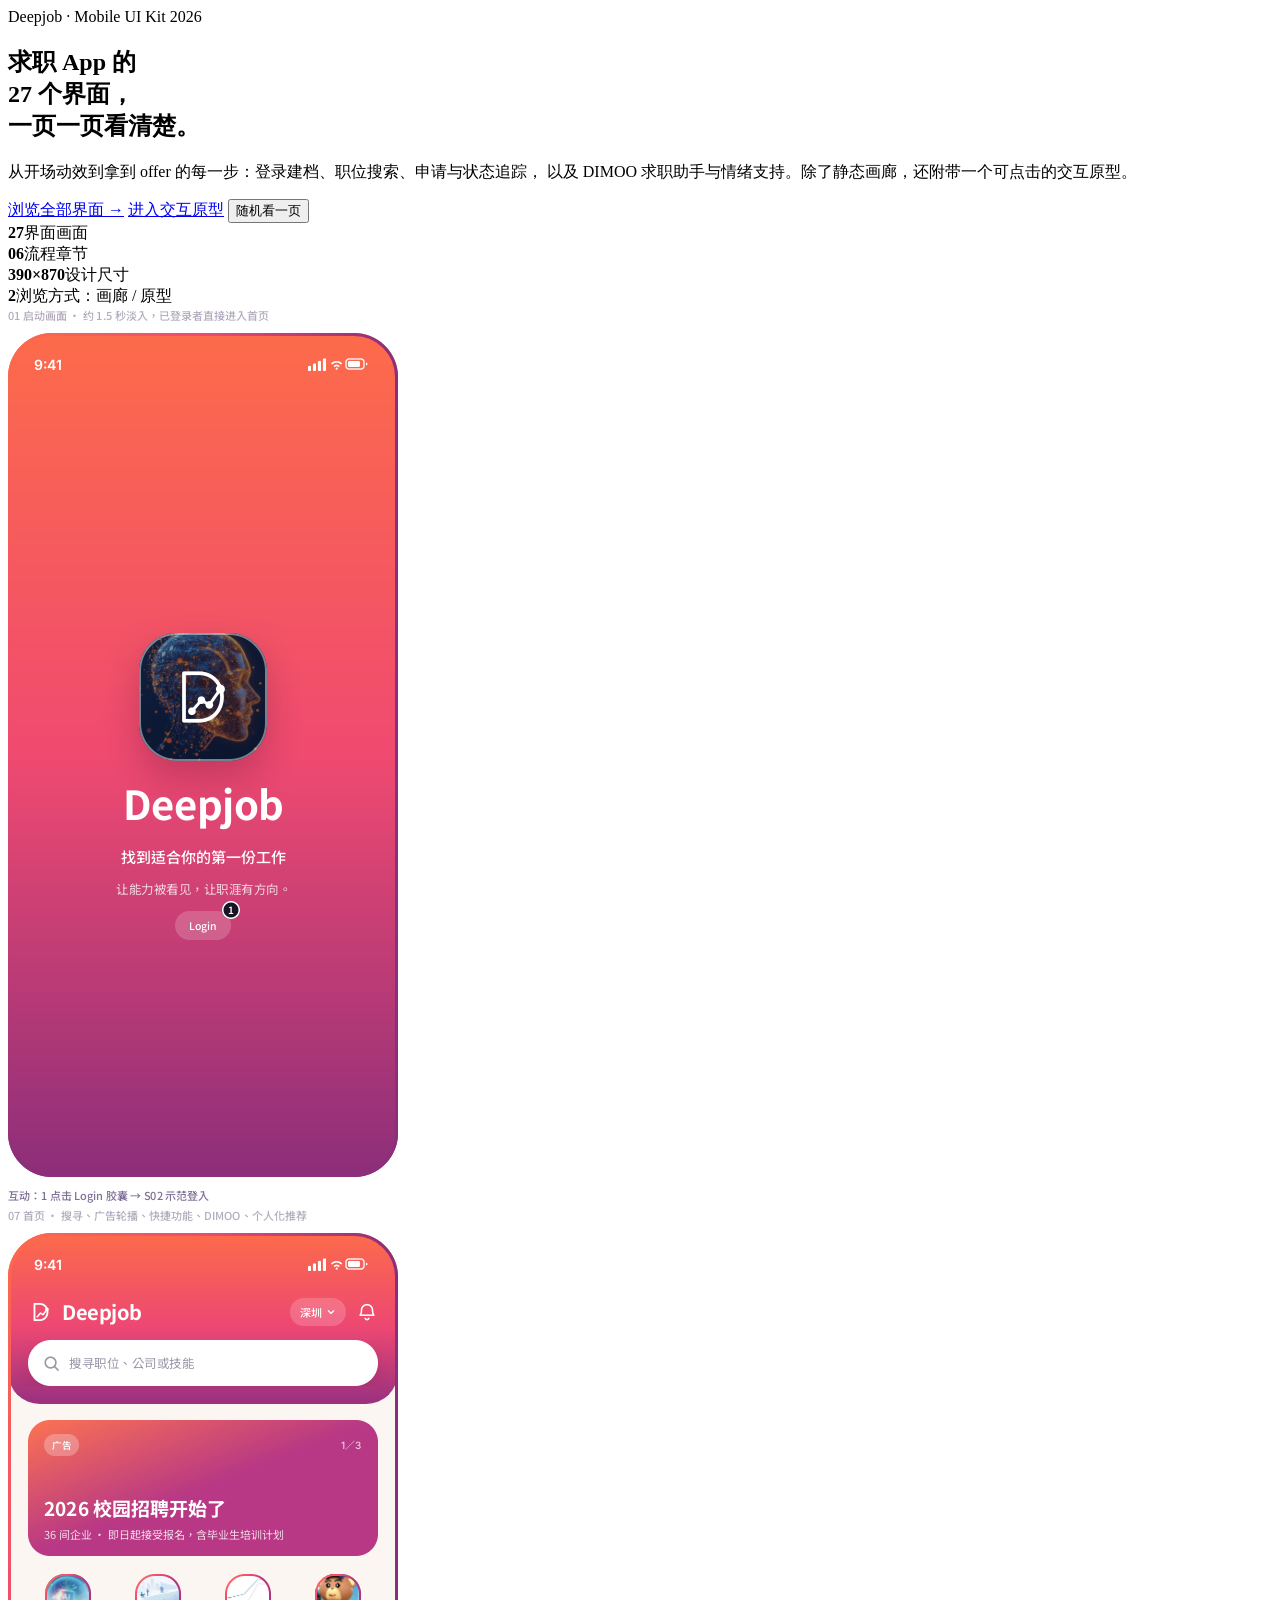
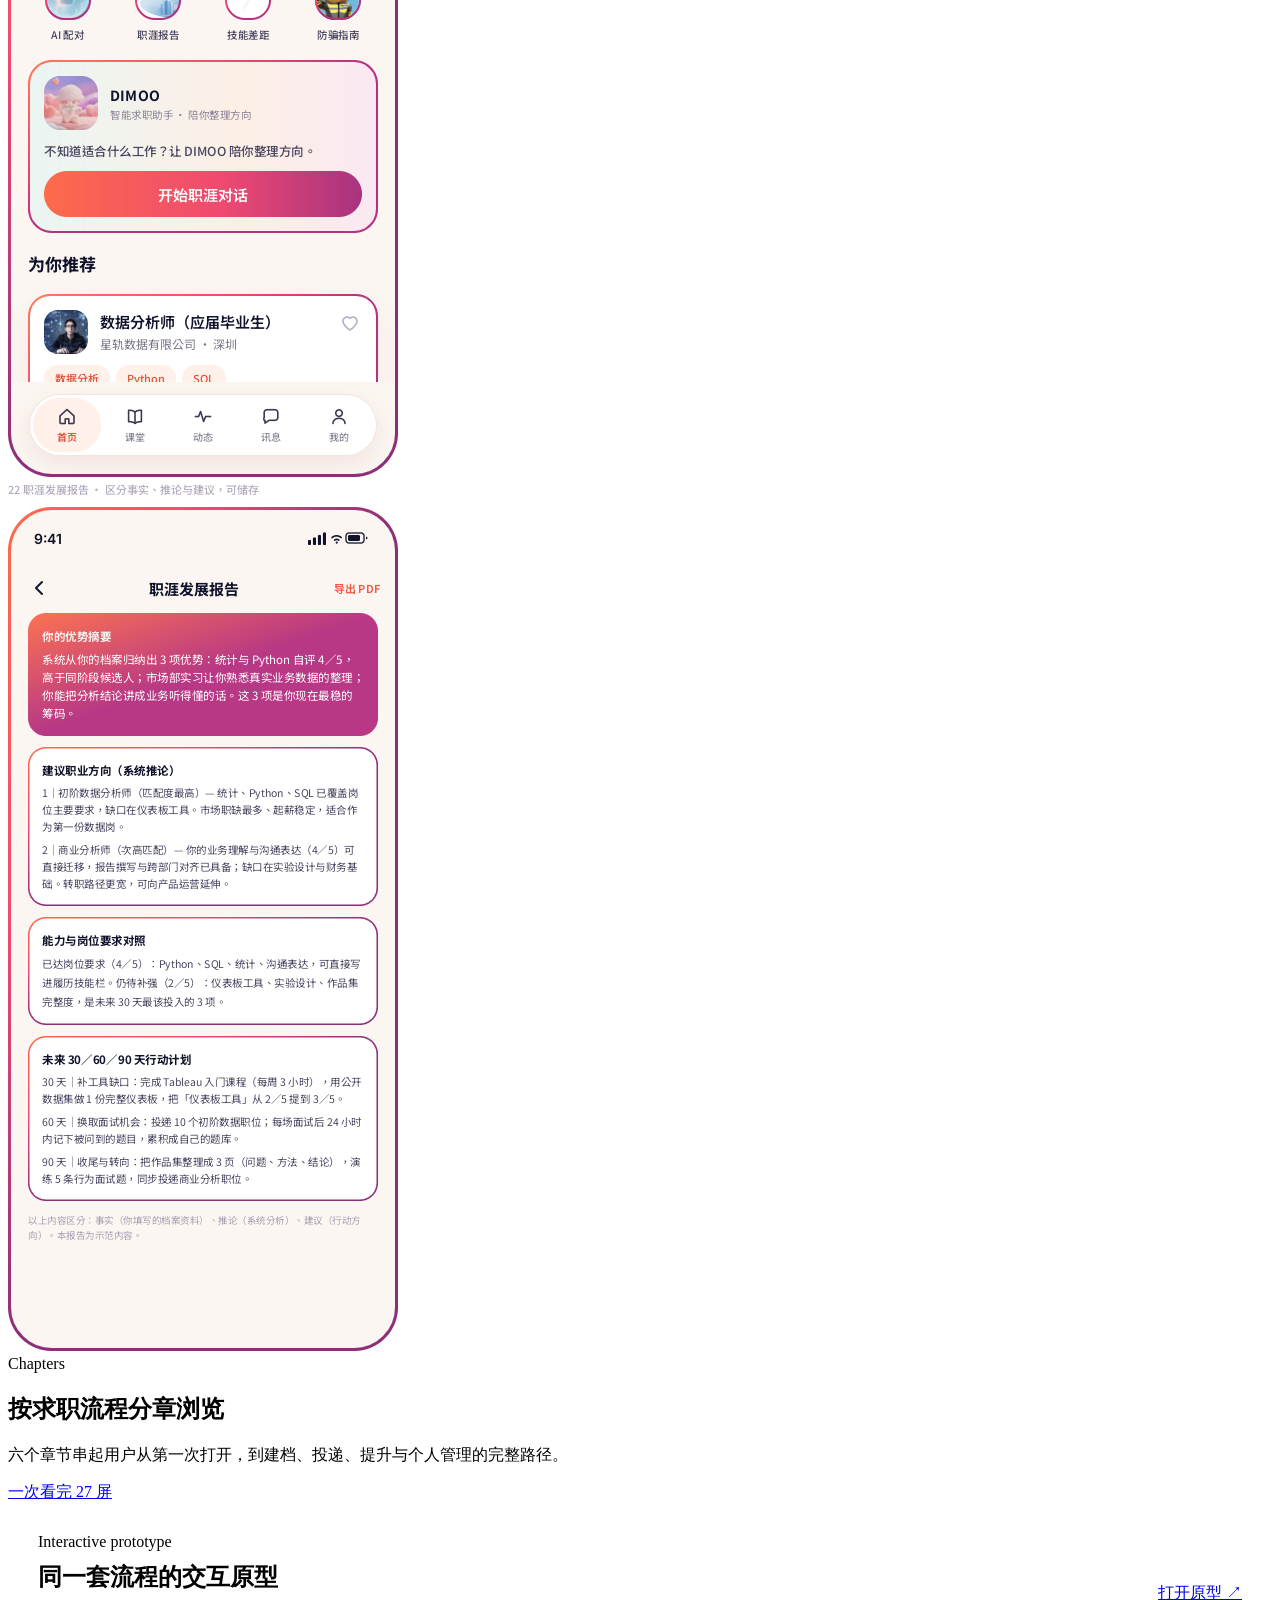
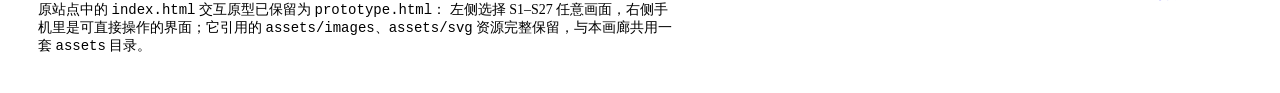
==== index.html @ 4da89633 "Add files via upload" ====
<!DOCTYPE html>
<html lang="zh-CN">
<head>
<meta charset="UTF-8">
<meta name="viewport" content="width=device-width, initial-scale=1">
<title>Deepjob · 求职 App 界面集（27 屏 + 交互原型）</title>
<meta name="description" content="Deepjob 求职 App 的 27 个界面设计稿与可点击交互原型：开场启动、登录引导、职位搜索、申请状态、对话与成长、个人中心。">
<link rel="icon" href="assets/favicon.svg" type="image/svg+xml">
<link rel="stylesheet" href="assets/css/style.css">
</head>
<body data-root="./" data-page="home">

<header class="site-header" data-header></header>

<main>
  <section class="hero">
    <div class="wrap hero-inner">
      <div>
        <span class="eyebrow">Deepjob · Mobile UI Kit 2026</span>
        <h1>求职 App 的<br><span class="grad-text">27 个界面</span>，<br>一页一页看清楚。</h1>
        <p class="lead">
          从开场动效到拿到 offer 的每一步：登录建档、职位搜索、申请与状态追踪，
          以及 DIMOO 求职助手与情绪支持。除了静态画廊，还附带一个可点击的交互原型。
        </p>
        <div class="hero-actions">
          <a class="btn btn-primary" href="pages/all.html">浏览全部界面 →</a>
          <a class="btn btn-ghost" href="prototype.html">进入交互原型</a>
          <button class="btn btn-ghost" type="button" data-random>随机看一页</button>
        </div>
        <div class="hero-stats">
          <div><strong>27</strong><span>界面画面</span></div>
          <div><strong>06</strong><span>流程章节</span></div>
          <div><strong>390×870</strong><span>设计尺寸</span></div>
          <div><strong>2</strong><span>浏览方式：画廊 / 原型</span></div>
        </div>
      </div>

      <div class="phone-stack" aria-hidden="true">
        <div class="p p1"><img src="images/s04.png" alt="" loading="eager"></div>
        <div class="p p2"><img src="images/s11.png" alt="" loading="eager"></div>
        <div class="p p3"><img src="images/s26.png" alt="" loading="eager"></div>
      </div>
    </div>
  </section>

  <section class="home-sections">
    <div class="wrap">
      <div class="section-head">
        <div>
          <span class="eyebrow">Chapters</span>
          <h2>按求职流程分章浏览</h2>
          <p>六个章节串起用户从第一次打开，到建档、投递、提升与个人管理的完整路径。</p>
        </div>
        <a class="btn btn-ghost" href="pages/all.html">一次看完 27 屏</a>
      </div>
      <div class="section-grid" data-sections></div>
    </div>
  </section>

  <section class="home-sections">
    <div class="wrap">
      <div class="section-card reveal" style="cursor:default">
        <div class="body" style="display:flex;flex-wrap:wrap;align-items:center;justify-content:space-between;gap:20px;padding:30px 30px">
          <div style="max-width:640px">
            <span class="eyebrow">Interactive prototype</span>
            <h3 style="font-size:24px;margin:10px 0 8px">同一套流程的交互原型</h3>
            <p style="-webkit-line-clamp:6;color:var(--muted);font-size:14px;margin:0">
              原站点中的 <code>index.html</code> 交互原型已保留为 <code>prototype.html</code>：
              左侧选择 S1–S27 任意画面，右侧手机里是可直接操作的界面；它引用的
              <code>assets/images</code>、<code>assets/svg</code> 资源完整保留，与本画廊共用一套 <code>assets</code> 目录。
            </p>
          </div>
          <a class="btn btn-primary" href="prototype.html">打开原型 ↗</a>
        </div>
      </div>
    </div>
  </section>
</main>

<footer class="site-footer" data-footer></footer>

<script src="assets/js/data.js"></script>
<script src="assets/js/main.js" defer></script>
</body>
</html>
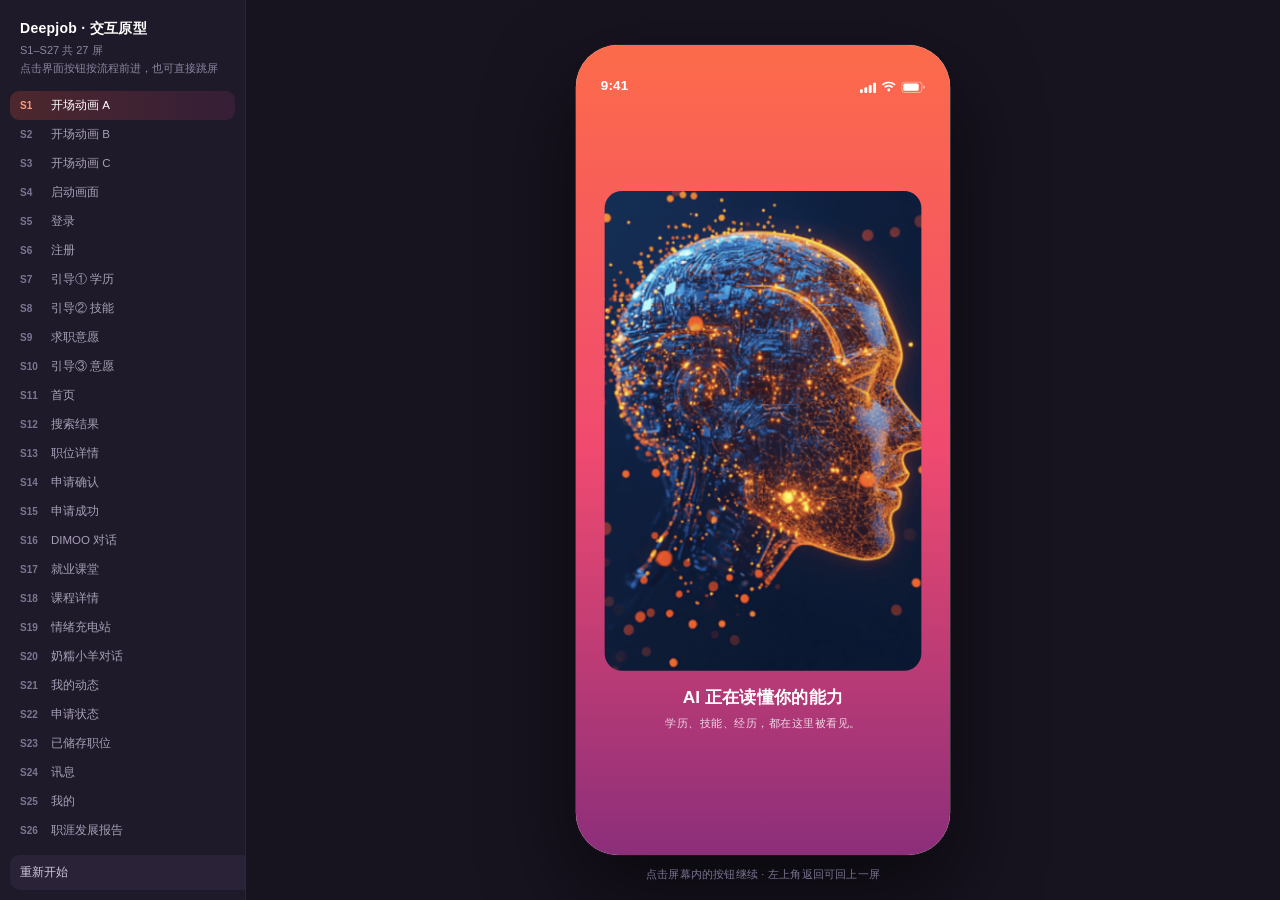
==== commit 0321447b: "Add files via upload" ====
--- a/index.html
+++ b/index.html
@@ -1,85 +1,1295 @@
 <!DOCTYPE html>
 <html lang="zh-CN">
 <head>
-<meta charset="UTF-8">
-<meta name="viewport" content="width=device-width, initial-scale=1">
-<title>Deepjob · 求职 App 界面集（27 屏 + 交互原型）</title>
-<meta name="description" content="Deepjob 求职 App 的 27 个界面设计稿与可点击交互原型：开场启动、登录引导、职位搜索、申请状态、对话与成长、个人中心。">
-<link rel="icon" href="assets/favicon.svg" type="image/svg+xml">
-<link rel="stylesheet" href="assets/css/style.css">
+<meta charset="UTF-8" />
+<meta name="viewport" content="width=device-width, initial-scale=1" />
+<title>Deepjob · S1–S27 交互原型</title>
+<style>
+:root{
+  --bg:#FBF6F1;
+  --card:#FFFFFF;
+  --ink:#10132B;
+  --ink2:#101330;
+  --label:#4A4560;
+  --sub:#7A7488;
+  --muted:#8A8496;
+  --muted2:#A79FB2;
+  --line:#EDE2DA;
+  --line2:#F0E4DC;
+  --accent:#F0563F;
+  --accent2:#E0523A;
+  --accent3:#FE6A49;
+  --chip:#FFF0EA;
+  --green:#2E9E7E;
+  --grad:linear-gradient(90deg,#FC6B4A 0%,#F04A70 55%,#A83380 100%);
+  --grad-diag:linear-gradient(135deg,#FC6B4A 0%,#F04A70 50%,#8C2E7A 100%);
+  --stroke-grad:linear-gradient(135deg,#FC6B4A,#F04A70 50%,#8C2E7A);
+}
+*{box-sizing:border-box;-webkit-tap-highlight-color:transparent}
+html,body{margin:0;height:100%}
+body{
+  font-family:-apple-system,BlinkMacSystemFont,"PingFang SC","Hiragino Sans GB","Microsoft YaHei","Noto Sans TC",sans-serif;
+  background:#17131F;color:#fff;overflow:hidden;
+}
+.app{display:flex;height:100vh;width:100vw}
+
+/* ---------- sidebar ---------- */
+.side{
+  width:246px;flex:0 0 246px;height:100vh;background:#1F1A29;border-right:1px solid #2C2537;
+  display:flex;flex-direction:column;overflow:hidden;
+}
+.side h1{font-size:14px;font-weight:700;margin:0;padding:20px 20px 4px;letter-spacing:.02em}
+.side .sub{font-size:11px;color:#8C84A0;padding:0 20px 14px;line-height:1.6}
+.side .list{overflow-y:auto;flex:1;padding:0 10px 16px}
+.side .list::-webkit-scrollbar{width:6px}
+.side .list::-webkit-scrollbar-thumb{background:#3A3247;border-radius:3px}
+.side button{
+  display:flex;align-items:center;gap:9px;width:100%;background:none;border:0;cursor:pointer;
+  color:#A79FB8;font-family:inherit;font-size:11.5px;padding:7px 10px;border-radius:9px;text-align:left;
+}
+.side button:hover{background:#2A2338;color:#fff}
+.side button.on{background:linear-gradient(90deg,rgba(240,86,63,.22),rgba(168,51,128,.16));color:#fff}
+.side button b{font-size:10px;font-weight:600;color:#7E7594;min-width:22px}
+.side button.on b{color:#FF9B7A}
+.side .reset{margin:10px;padding:10px;border-radius:10px;background:#2A2338;color:#CFC7DE;font-size:11.5px;border:0;cursor:pointer;font-family:inherit}
+
+/* ---------- stage ---------- */
+.stage{flex:1;display:flex;align-items:center;justify-content:center;position:relative;overflow:hidden}
+.stage-inner{transform-origin:center center}
+.phone{
+  width:390px;height:844px;border-radius:44px;position:relative;overflow:hidden;
+  box-shadow:0 40px 90px rgba(0,0,0,.55),0 0 0 1px rgba(255,255,255,.06);
+  background:#FBF6F1;
+}
+.hintbar{
+  position:absolute;bottom:18px;left:0;right:0;text-align:center;font-size:11px;color:#7B7391;letter-spacing:.02em;
+}
+
+/* ---------- screen ---------- */
+.screen{position:absolute;inset:0;display:none;flex-direction:column;background:var(--bg)}
+.screen.on{display:flex;animation:fade .26s ease}
+@keyframes fade{from{opacity:0;transform:scale(.994)}to{opacity:1;transform:none}}
+.body{flex:1;min-height:0;display:flex;flex-direction:column;overflow:hidden}
+.scroll{flex:1;min-height:0;overflow-y:auto;overflow-x:hidden}
+.scroll::-webkit-scrollbar{width:0}
+
+/* ---------- status bar ---------- */
+.sb{height:62px;flex:0 0 62px;display:flex;align-items:flex-end;justify-content:space-between;padding:0 26px 12px;font-size:14px;font-weight:600;letter-spacing:.01em}
+.sb .icons{display:flex;align-items:center;gap:5px}
+.sb svg{display:block}
+.sb.bleed{padding-left:0;padding-right:0}
+.sb.dark{color:#10132B}
+.sb.light{color:#fff}
+
+/* ---------- shared ---------- */
+.pad{padding:0 20px}
+.pad26{padding:0 26px}
+.title{font-size:24px;font-weight:700;color:var(--ink);margin:0}
+.title-sm{font-size:17px;font-weight:700;color:var(--ink);margin:0}
+.subline{font-size:12px;color:var(--sub);margin:6px 0 0;line-height:1.6}
+.label{font-size:11.5px;font-weight:500;color:var(--label);margin:0 0 6px}
+.field{height:56px;background:#fff;border:1px solid var(--line);border-radius:16px;display:flex;align-items:center;padding:0 16px;font-size:14px;color:var(--ink)}
+.field.ph{color:#9A94A8}
+.field.err{border-color:#F05740}
+.btn{height:52px;border-radius:26px;background:var(--grad);color:#fff;font-size:15px;font-weight:600;display:flex;align-items:center;justify-content:center;border:0;width:100%;cursor:pointer;font-family:inherit;letter-spacing:.01em}
+.btn:active{transform:scale(.99)}
+.btn.ghost{background:#fff;color:var(--accent);border:1px solid #F5C6B6}
+.chips{display:flex;flex-wrap:wrap;gap:8px}
+.chip{padding:5px 11px;border-radius:100px;font-size:11px;font-weight:500;background:var(--chip);color:var(--accent2);cursor:pointer;border:0;font-family:inherit}
+.chip.on{background:var(--accent);color:#fff}
+.card{background:#fff;border:1px solid var(--line2);border-radius:16px}
+.card-grad{border:1px solid transparent;background:#fff;border-radius:20px;position:relative}
+.card-grad::before{content:"";position:absolute;inset:-1px;border-radius:21px;padding:1px;background:linear-gradient(90deg,#FF7DB2,#FFA45C,#A97BFF);-webkit-mask:linear-gradient(#000 0 0) content-box,linear-gradient(#000 0 0);-webkit-mask-composite:xor;mask-composite:exclude;pointer-events:none}
+.row{display:flex;align-items:center}
+.between{display:flex;align-items:center;justify-content:space-between}
+.gap6{gap:6px}.gap8{gap:8px}.gap10{gap:10px}.gap12{gap:12px}
+.grow{flex:1;min-width:0}
+.center{display:flex;align-items:center;justify-content:center}
+.ell{overflow:hidden;text-overflow:ellipsis;white-space:nowrap}
+.back{width:30px;height:30px;display:flex;align-items:center;justify-content:center;cursor:pointer;color:var(--ink)}
+.nav{display:flex;align-items:center;gap:8px;padding:4px 18px 10px 16px}
+.nav .t{flex:1;font-size:24px;font-weight:700;color:var(--ink)}
+.nav .act{font-size:11px;font-weight:500;color:var(--muted)}
+.sec-t{font-size:13px;font-weight:700;color:var(--ink)}
+.hr{height:1px;background:var(--line);margin:2px 0}
+
+/* progress */
+.progress{display:flex;gap:6px}
+.progress i{flex:1;height:5px;border-radius:3px;background:#F1E6DF}
+.progress i.on{background:var(--accent3)}
+
+/* tab bar */
+.tabbar{flex:0 0 82px;display:flex;background:#fff;padding:12px 21px 21px;gap:0;box-shadow:0 -6px 20px rgba(140,46,122,.06)}
+.tab{flex:1;display:flex;flex-direction:column;align-items:center;gap:4px;font-size:10px;font-weight:500;color:var(--muted);cursor:pointer}
+.tab.on{color:var(--accent2);font-weight:600}
+.tab svg{width:21px;height:21px}
+
+/* home gradient head */
+#S1,#S2,#S3,#S4{background:linear-gradient(180deg,#FC6B4A 0%,#F04A70 50%,#8C2E7A 100%)}
+.splash,.brand-screen{background:transparent}
+.home-top{background:linear-gradient(160deg,#FF7A59,#F04D6E 55%,#B83080);border-radius:0 0 28px 28px;padding:6px 20px 16px;flex:0 0 auto}
+.brandrow{display:flex;align-items:center;justify-content:space-between;padding:6px 0 14px}
+.brand{display:flex;align-items:center;gap:7px;color:#fff;font-size:20px;font-weight:700}
+.pill-loc{display:flex;align-items:center;gap:4px;background:rgba(255,255,255,.18);color:#fff;font-size:10.5px;font-weight:500;padding:6px 11px;border-radius:100px}
+.searchbar{height:44px;background:#fff;border-radius:24px;display:flex;align-items:center;gap:9px;padding:0 16px;color:#9A94A8;font-size:12.5px}
+
+/* misc */
+.dot{width:7px;height:7px;border-radius:50%;background:#F0563F}
+.badge{font-size:9.5px;font-weight:600;padding:4px 8px;border-radius:100px;background:#FFEFEF;color:#EC563E}
+.note{background:#FFF7F3;border-radius:14px;padding:11px 13px;font-size:10.5px;color:#8A6A5E;line-height:1.62}
+.note2{background:#F4F1F8;border-radius:14px;padding:11px 13px;font-size:10.5px;color:#6E6A80;line-height:1.62}
+.warn{background:#FFF8EC;border:1px solid #F6E3C0;border-radius:14px;padding:12px 13px}
+.warn .wt{font-size:11.5px;font-weight:700;color:#9A6A12;margin-bottom:5px}
+.warn .wc{font-size:10.5px;color:#8A6A2C;line-height:1.55}
+
+/* S1 S2 */
+.splash{flex:1;display:flex;flex-direction:column;justify-content:center;padding:0 30px 40px}
+.splash-img{width:100%;height:500px;border-radius:18px;background-size:cover;background-position:center;margin-bottom:16px}
+.splash-img.short{height:300px}
+.splash h2{font-size:18px;font-weight:700;color:#fff;text-align:center;margin:0 0 8px}
+.splash p{font-size:11.5px;color:rgba(255,255,255,.8);text-align:center;margin:0}
+
+/* S3 S4 */
+.brand-screen{flex:1;display:flex;flex-direction:column;align-items:center;justify-content:center;padding:0 32px}
+.mark128{width:128px;height:128px;border-radius:38px;background-size:cover;background-position:center;position:relative;display:flex;align-items:center;justify-content:center;border:1px solid rgba(255,255,255,.5);overflow:hidden}
+.mark128::after{content:"";position:absolute;inset:0;background:rgba(10,18,41,.42)}
+.mark128 svg{position:relative;z-index:1;width:76px;height:76px}
+.mark-s3{width:124px;height:124px;display:flex;align-items:center;justify-content:center}
+.mark-s3 svg{width:96px;height:96px;color:#fff}
+.brand-name{font-size:34px;font-weight:700;color:#fff;margin:22px 0 10px}
+.brand-name.big{font-size:40px;margin:26px 0 8px}
+.brand-tag{font-size:12px;color:rgba(255,255,255,.72);margin:0}
+.brand-tag2{font-size:15px;font-weight:500;color:#fff;margin:0}
+.brand-sub{font-size:12.5px;color:rgba(255,255,255,.78);margin:10px 0 0}
+.login-pill{margin-top:34px;padding:8px 18px;border-radius:100px;background:rgba(255,255,255,.18);color:#fff;font-size:10.5px;font-weight:500;cursor:pointer;border:0;font-family:inherit}
+.absorb{position:absolute;inset:0;cursor:pointer}
+
+/* S6 register */
+.checkbox{width:18px;height:18px;border-radius:5px;background:#fff;border:1px solid #D9CFC6;display:flex;align-items:center;justify-content:center;cursor:pointer;flex:0 0 18px}
+.checkbox.on{background:var(--accent);border-color:var(--accent);color:#fff}
+.divider{display:flex;align-items:center;gap:9px;color:#A79FB2;font-size:10.5px}
+.divider i{flex:1;height:1px;background:#E9DFD8}
+.social{display:flex;gap:10px}
+.social .s{flex:1;height:50px;background:#fff;border:1px solid #E9DFD8;border-radius:16px;display:flex;align-items:center;justify-content:center;gap:8px;font-size:12.5px;font-weight:500;color:#4A4560;cursor:pointer}
+.social .s img{width:20px;height:20px;border-radius:6px;object-fit:cover}
+
+/* S9 */
+.career{display:flex;align-items:center;gap:12px;padding:12px;background:#fff;border:1px solid var(--line2);border-radius:16px;margin-bottom:10px;cursor:pointer}
+.career .ic{width:38px;height:38px;border-radius:12px;background-size:cover;background-position:center;flex:0 0 38px}
+.career .nm{font-size:12.5px;font-weight:600;color:var(--ink2)}
+.career .ds{font-size:10.5px;color:#8A8494;margin-top:3px}
+.tick{width:20px;height:20px;border-radius:50%;border:1px solid #E8DED4;display:flex;align-items:center;justify-content:center;flex:0 0 20px;color:#fff}
+.tick.on{background:#F0694A;border-color:#F0694A}
+
+/* S11 */
+.adcard{margin:14px 20px 0;border-radius:20px;padding:16px;background:linear-gradient(120deg,#FB6A54,#C13E77);color:#fff;position:relative;overflow:hidden;min-height:126px;display:flex;flex-direction:column;justify-content:flex-end}
+.adcard .tag{position:absolute;top:14px;left:14px;font-size:9.5px;padding:3px 9px;border-radius:100px;background:rgba(255,255,255,.24)}
+.adcard .pg{position:absolute;top:16px;right:14px;font-size:10px;color:rgba(255,255,255,.75)}
+.adcard h3{font-size:19px;font-weight:700;margin:0 0 6px}
+.adcard p{font-size:11px;color:rgba(255,255,255,.82);margin:0}
+.quick{display:flex;justify-content:space-between;padding:18px 20px 4px}
+.quick .q{display:flex;flex-direction:column;align-items:center;gap:7px;font-size:10.5px;font-weight:500;color:var(--label);cursor:pointer;width:66px}
+.quick .q i{width:46px;height:46px;border-radius:50%;background-size:cover;background-position:center;border:1px solid #F3CFC0;display:block}
+.dimo-card{margin:14px 20px 0;padding:14px;border-radius:20px;position:relative;background:#fff}
+.dimo-head{display:flex;align-items:center;gap:10px}
+.dimo-head img{width:54px;height:54px;border-radius:16px;object-fit:cover}
+.dimo-head .nm{font-size:14px;font-weight:700;color:var(--ink)}
+.dimo-head .st{font-size:10.5px;color:var(--muted);margin-top:3px}
+.dimo-card .cp{font-size:12.5px;font-weight:500;color:var(--label);line-height:1.5;margin:12px 0 12px}
+.btn-sm{height:44px;border-radius:22px;font-size:14px}
+
+/* job card */
+.jcard{margin:0 20px 12px;padding:14px;border-radius:18px;position:relative;background:#fff}
+.jcard .top{display:flex;gap:11px}
+.jcard .lg{width:44px;height:44px;border-radius:14px;background-size:cover;background-position:center;flex:0 0 44px}
+.jcard .jt{font-size:13.5px;font-weight:700;color:var(--ink);line-height:1.35}
+.jcard .jc{font-size:11.5px;color:var(--sub);margin-top:4px}
+.jcard .jm{font-size:11.5px;color:var(--muted);margin-top:6px}
+.jcard .tags{display:flex;gap:6px;margin-top:9px}
+.jcard .tags span{font-size:9.5px;padding:3px 8px;border-radius:6px;background:#FDF0EA;color:#E0523A}
+.jcard .pay{font-size:12px;font-weight:600;color:var(--accent2);margin-top:10px}
+.jcard .why{font-size:11px;color:#6B5A52;line-height:1.55;margin-top:9px}
+.jcard .foot{display:flex;align-items:center;justify-content:space-between;margin-top:11px}
+.jcard .match{font-size:10.5px;color:var(--muted)}
+.jcard .more{font-size:12.5px;font-weight:600;color:var(--accent);cursor:pointer}
+.heart{position:absolute;top:14px;right:14px;color:#B9B3A8;cursor:pointer}
+
+/* S13 */
+.detail-top{background:linear-gradient(150deg,#FF7A59,#E8456B 60%,#B83080);border-radius:0 0 26px 26px;padding:0 20px 20px;color:#fff}
+.detail-top h2{font-size:20px;font-weight:700;margin:6px 0 6px;line-height:1.35}
+.detail-top .co{font-size:11.5px;color:rgba(255,255,255,.85)}
+.kv{background:#fff;border-radius:14px;padding:12px 14px;margin:12px 20px 0}
+.kv div{font-size:11.5px;color:#4A4560;padding:4px 0;line-height:1.6}
+.kv .pay{color:var(--accent2);font-weight:500}
+.bullet{font-size:11.5px;color:#4A4560;line-height:1.75;white-space:pre-line}
+.bottom-bar{flex:0 0 82px;background:#fff;padding:12px 20px 20px;box-shadow:0 -6px 20px rgba(140,46,122,.08)}
+
+/* S15 */
+.succ{flex:1;display:flex;flex-direction:column;align-items:center;padding:26px 24px 20px;overflow-y:auto}
+.succ-ic{width:76px;height:76px;border-radius:50%;background:#E6F6EF;display:flex;align-items:center;justify-content:center;color:#2E9E7E;margin-bottom:18px}
+.succ h2{font-size:21px;font-weight:700;margin:0 0 10px;color:var(--ink)}
+.list-card{width:100%;background:#fff;border-radius:18px;padding:14px;margin-top:16px;font-size:11.5px;color:#4A4560;line-height:1.75;white-space:pre-line}
+
+/* chat */
+.chat-head{display:flex;align-items:center;gap:10px;padding:2px 18px 11px 16px}
+.chat-head img{width:34px;height:34px;border-radius:10px;object-fit:cover}
+.chat-head .nm{font-size:13px;font-weight:700;color:var(--ink);line-height:1.2}
+.chat-head .st{font-size:9.5px;color:var(--muted);margin-top:2px}
+.chat-body{flex:1;min-height:0;overflow-y:auto;padding:0 18px 20px;display:flex;flex-direction:column;gap:12px}
+.bubble{max-width:302px;background:#fff;border:1px solid #F1E7DC;padding:13px;font-size:11.5px;color:#3C3550;line-height:1.72;border-radius:4px 18px 18px 18px}
+.bubble.me{align-self:flex-end;background:var(--grad);color:#fff;border:0;border-radius:18px 4px 18px 18px}
+.chat-input{flex:0 0 78px;background:#fff;display:flex;align-items:center;gap:9px;padding:12px 16px 22px;box-shadow:0 -6px 20px rgba(140,46,122,.08)}
+.chat-input .in{flex:1;height:40px;border-radius:20px;border:1px solid #EDE2DA;background:#fff;display:flex;align-items:center;padding:0 16px;font-size:12px;color:#9A94A8}
+.chat-input .rd{width:36px;height:36px;border-radius:18px;background:#F6EFE8;display:flex;align-items:center;justify-content:center;color:#A08C74}
+.chat-input .sd{width:36px;height:36px;border-radius:18px;background:#E8A87C;display:flex;align-items:center;justify-content:center;color:#fff}
+.quick-reply{display:flex;gap:7px;flex-wrap:wrap}
+.quick-reply span{font-size:10.5px;color:#6E6A80;background:#fff;border:1px solid #EFE3D9;padding:7px 11px;border-radius:100px}
+
+/* S17 tabs */
+.seg{display:flex;background:#F1EAE4;border-radius:100px;padding:4px;gap:2px}
+.seg div{flex:1;text-align:center;font-size:11.5px;padding:9px 0;border-radius:100px;color:#8A8496;cursor:pointer}
+.seg div.on{background:#fff;color:var(--ink);font-weight:600;box-shadow:0 3px 8px rgba(140,64,77,.1)}
+.course{margin:0 20px 10px;padding:14px;border-radius:20px;background:#fff;display:flex;gap:12px;cursor:pointer;border:1px solid #F3E7DE}
+.course .cv{width:64px;height:64px;border-radius:14px;background-size:cover;background-position:center;flex:0 0 64px}
+.course .cn{font-size:13px;font-weight:700;color:var(--ink);line-height:1.4}
+.course .cm{font-size:10.5px;color:var(--muted);margin-top:5px}
+.pbar{height:5px;border-radius:3px;background:#F1E6DF;margin-top:9px;overflow:hidden}
+.pbar i{display:block;height:100%;border-radius:3px;background:var(--grad)}
+.course .pf{font-size:10px;color:var(--muted);text-align:right;margin-top:5px}
+
+/* S19 */
+.mood{display:flex;gap:8px;flex-wrap:wrap}
+.mood span{font-size:11px;font-weight:500;color:#E0523A;background:#FFF0EA;padding:7px 13px;border-radius:100px;cursor:pointer}
+.tile{width:calc(50% - 5px);background:#fff;border:1px solid #F0E4DC;border-radius:16px;padding:13px 14px;cursor:pointer}
+.tile .tt{font-size:12px;font-weight:600;color:var(--ink)}
+.tile .td{font-size:10.5px;color:var(--muted);margin-top:4px}
+
+/* S21 posts */
+.post{margin:0 20px 12px;background:#fff;border-radius:18px;padding:14px}
+.post .ph{display:flex;align-items:center;gap:9px;margin-bottom:10px}
+.post .ph img{width:34px;height:34px;border-radius:50%;object-fit:cover}
+.post .ph .pn{font-size:12px;font-weight:600;color:var(--ink)}
+.post .ph .pt{font-size:10px;color:var(--muted);margin-top:2px}
+.post .pc{font-size:11.5px;color:#3C3550;line-height:1.72}
+.post .pics{display:flex;gap:6px;margin-top:10px}
+.post .pics i{flex:1;height:78px;border-radius:10px;background-size:cover;background-position:center;display:block}
+.post .acts{display:flex;gap:18px;margin-top:11px;font-size:10.5px;color:var(--muted)}
+
+/* S22 */
+.stat{flex:1;text-align:center}
+.stat .n{font-size:19px;font-weight:700;color:var(--ink)}
+.stat .l{font-size:10px;color:var(--muted);margin-top:3px}
+.appc{margin:0 20px 10px;background:#fff;border-radius:16px;padding:14px}
+.appc .ah{display:flex;align-items:flex-start;justify-content:space-between;gap:10px}
+.appc .at{font-size:12.5px;font-weight:700;color:var(--ink)}
+.appc .ac{font-size:10.5px;color:var(--muted);margin-top:4px}
+.appc .tl{font-size:10.5px;color:#6B6478;line-height:1.8;margin-top:9px;white-space:pre-line}
+.appc .rm{font-size:10.5px;color:#9A6A12;background:#FFF8EC;border-radius:8px;padding:7px 9px;margin-top:9px}
+
+/* S25 */
+.profile{margin:4px 20px 0;background:#fff;border-radius:20px;padding:16px}
+.av-me{width:56px;height:56px;border-radius:50%;background:linear-gradient(135deg,#FFB1A0,#E0567E);color:#fff;display:flex;align-items:center;justify-content:center;font-size:20px;font-weight:700;flex:0 0 56px}
+.av-sm{width:34px;height:34px;border-radius:50%;background:linear-gradient(135deg,#FFB1A0,#E0567E);color:#fff;display:flex;align-items:center;justify-content:center;font-size:13px;font-weight:700;flex:0 0 34px}
+.profile .nm{font-size:16px;font-weight:700;color:var(--ink)}
+.profile .sc{font-size:11px;color:var(--sub);margin-top:4px}
+.li{margin:0 20px 10px;background:#fff;border-radius:16px;padding:14px;display:flex;align-items:center;gap:12px;cursor:pointer}
+.li .ic{width:38px;height:38px;border-radius:12px;background:#FDF0EA;display:flex;align-items:center;justify-content:center;color:#E0523A;flex:0 0 38px}
+.li .lt{font-size:12.5px;font-weight:600;color:var(--ink)}
+.li .ls{font-size:10.5px;color:var(--muted);margin-top:3px}
+.li .lv{font-size:10.5px;color:var(--muted)}
+
+/* S26 */
+.rep{margin:0 20px 12px;background:#fff;border-radius:16px;padding:15px}
+.rep .rt{font-size:13px;font-weight:700;color:var(--ink);margin-bottom:8px}
+.rep .rc{font-size:11.5px;color:#4A4560;line-height:1.78}
+.rep .item{font-size:11.5px;color:#4A4560;line-height:1.78;padding:9px 0;border-top:1px dashed #F0E4DC}
+.rep .item:first-of-type{border-top:0;padding-top:0}
+
+/* S27 */
+.grp{font-size:11px;font-weight:600;color:#8A8496;padding:16px 22px 8px;letter-spacing:.02em}
+.opt{display:flex;align-items:center;gap:10px;padding:11px 14px;border-radius:12px;font-size:11.5px;color:#4A4560;cursor:pointer}
+.opt.on{background:#FFF0EA;color:#E0523A;font-weight:600}
+.switch{width:40px;height:23px;border-radius:100px;background:#E6DED7;position:relative;flex:0 0 40px;cursor:pointer;transition:.2s}
+.switch i{position:absolute;top:2.5px;left:2.5px;width:18px;height:18px;border-radius:50%;background:#fff;transition:.2s}
+.switch.on{background:var(--accent)}
+.switch.on i{left:19.5px}
+</style>
 </head>
-<body data-root="./" data-page="home">
-
-<header class="site-header" data-header></header>
-
-<main>
-  <section class="hero">
-    <div class="wrap hero-inner">
-      <div>
-        <span class="eyebrow">Deepjob · Mobile UI Kit 2026</span>
-        <h1>求职 App 的<br><span class="grad-text">27 个界面</span>，<br>一页一页看清楚。</h1>
-        <p class="lead">
-          从开场动效到拿到 offer 的每一步：登录建档、职位搜索、申请与状态追踪，
-          以及 DIMOO 求职助手与情绪支持。除了静态画廊，还附带一个可点击的交互原型。
-        </p>
-        <div class="hero-actions">
-          <a class="btn btn-primary" href="pages/all.html">浏览全部界面 →</a>
-          <a class="btn btn-ghost" href="prototype.html">进入交互原型</a>
-          <button class="btn btn-ghost" type="button" data-random>随机看一页</button>
+<body>
+<div class="app">
+  <aside class="side">
+    <h1>Deepjob · 交互原型</h1>
+    <div class="sub">S1–S27 共 27 屏<br>点击界面按钮按流程前进，也可直接跳屏</div>
+    <div class="list" id="idx"></div>
+    <button class="reset" onclick="restart()">重新开始</button>
+  </aside>
+  <main class="stage">
+    <div class="stage-inner" id="stageInner">
+      <div class="phone" id="phone"></div>
+    </div>
+    <div class="hintbar">点击屏幕内的按钮继续 · 左上角返回可回上一屏</div>
+  </main>
+</div>
+
+<script>
+/* ---------------- icons ---------------- */
+const ICONS = {
+  home:'<path d="M3 10.5 12 3l9 7.5V20a1 1 0 0 1-1 1h-5v-6H9v6H4a1 1 0 0 1-1-1z" stroke="currentColor" stroke-width="1.6" stroke-linejoin="round" fill="none"/>',
+  book:'<path d="M4 5a2 2 0 0 1 2-2h12v18H6a2 2 0 0 1-2-2z" stroke="currentColor" stroke-width="1.6" fill="none"/><path d="M8 7h7M8 11h7" stroke="currentColor" stroke-width="1.5" stroke-linecap="round"/>',
+  pulse:'<path d="M3 12h4l2.5-6 4 12L16 12h5" stroke="currentColor" stroke-width="1.7" fill="none" stroke-linecap="round" stroke-linejoin="round"/>',
+  chat:'<path d="M4 5.5A2.5 2.5 0 0 1 6.5 3h11A2.5 2.5 0 0 1 20 5.5v7A2.5 2.5 0 0 1 17.5 15H9l-4 4v-4H6.5" stroke="currentColor" stroke-width="1.6" fill="none" stroke-linejoin="round"/>',
+  user:'<circle cx="12" cy="8" r="3.6" stroke="currentColor" stroke-width="1.6" fill="none"/><path d="M4.5 20c1.2-3.6 4-5.4 7.5-5.4S18.3 16.4 19.5 20" stroke="currentColor" stroke-width="1.6" fill="none" stroke-linecap="round"/>',
+  search:'<circle cx="11" cy="11" r="6.5" stroke="currentColor" stroke-width="1.7" fill="none"/><path d="M16 16l4 4" stroke="currentColor" stroke-width="1.7" stroke-linecap="round"/>',
+  bell:'<path d="M6 9a6 6 0 1 1 12 0c0 4 1.5 5.5 1.5 5.5h-15S6 13 6 9z" stroke="currentColor" stroke-width="1.6" fill="none" stroke-linejoin="round"/><path d="M10 18.5a2 2 0 0 0 4 0" stroke="currentColor" stroke-width="1.6" stroke-linecap="round" fill="none"/>',
+  back:'<path d="M14.5 5 8 12l6.5 7" stroke="currentColor" stroke-width="2" fill="none" stroke-linecap="round" stroke-linejoin="round"/>',
+  down:'<path d="M6 9.5 12 15l6-5.5" stroke="currentColor" stroke-width="1.6" fill="none" stroke-linecap="round" stroke-linejoin="round"/>',
+  globe:'<circle cx="12" cy="12" r="8.5" stroke="currentColor" stroke-width="1.5" fill="none"/><path d="M3.5 12h17M12 3.5c2.2 2.4 3.3 5.3 3.3 8.5s-1.1 6.1-3.3 8.5c-2.2-2.4-3.3-5.3-3.3-8.5S9.8 5.9 12 3.5z" stroke="currentColor" stroke-width="1.4" fill="none"/>',
+  heart:'<path d="M12 20s-7.5-4.7-7.5-9.4A4.1 4.1 0 0 1 12 8a4.1 4.1 0 0 1 7.5 2.6C19.5 15.3 12 20 12 20z" stroke="currentColor" stroke-width="1.6" fill="none" stroke-linejoin="round"/>',
+  bookmark:'<path d="M6.5 4h11v16l-5.5-4-5.5 4z" stroke="currentColor" stroke-width="1.6" fill="none" stroke-linejoin="round"/>',
+  comment:'<path d="M4 6a2 2 0 0 1 2-2h12a2 2 0 0 1 2 2v8a2 2 0 0 1-2 2H9l-5 4z" stroke="currentColor" stroke-width="1.6" fill="none" stroke-linejoin="round"/>',
+  more:'<circle cx="5" cy="12" r="1.6" fill="currentColor"/><circle cx="12" cy="12" r="1.6" fill="currentColor"/><circle cx="19" cy="12" r="1.6" fill="currentColor"/>',
+  check:'<path d="M4 12.5 9.5 18 20 6.5" stroke="currentColor" stroke-width="2.2" fill="none" stroke-linecap="round" stroke-linejoin="round"/>',
+  plus:'<path d="M12 5v14M5 12h14" stroke="currentColor" stroke-width="1.8" stroke-linecap="round"/>',
+  arrow:'<path d="M9 5l7 7-7 7" stroke="currentColor" stroke-width="1.7" fill="none" stroke-linecap="round" stroke-linejoin="round"/>',
+  doc:'<path d="M6 3h8l4 4v14H6z" stroke="currentColor" stroke-width="1.6" fill="none" stroke-linejoin="round"/><path d="M9 11h6M9 15h6" stroke="currentColor" stroke-width="1.4" stroke-linecap="round"/>',
+  chart:'<path d="M4 20V4M4 20h16" stroke="currentColor" stroke-width="1.6" stroke-linecap="round"/><rect x="8" y="12" width="3" height="5" fill="currentColor" opacity=".85"/><rect x="13" y="8" width="3" height="9" fill="currentColor" opacity=".85"/>',
+  settings:'<circle cx="12" cy="12" r="3" stroke="currentColor" stroke-width="1.6" fill="none"/><path d="M12 3v2.5M12 18.5V21M3 12h2.5M18.5 12H21M5.6 5.6l1.8 1.8M16.6 16.6l1.8 1.8M18.4 5.6l-1.8 1.8M7.4 16.6l-1.8 1.8" stroke="currentColor" stroke-width="1.6" stroke-linecap="round"/>',
+  shield:'<path d="M12 3l7 3v5.5c0 4.2-2.9 7.6-7 9.5-4.1-1.9-7-5.3-7-9.5V6z" stroke="currentColor" stroke-width="1.6" fill="none" stroke-linejoin="round"/>',
+  send:'<path d="M4 12 20 5l-6 15-3-6z" stroke="currentColor" stroke-width="1.6" fill="none" stroke-linejoin="round"/>',
+  smile:'<circle cx="12" cy="12" r="8.5" stroke="currentColor" stroke-width="1.6" fill="none"/><circle cx="9" cy="10" r="1" fill="currentColor"/><circle cx="15" cy="10" r="1" fill="currentColor"/><path d="M8.5 14.5a4 4 0 0 0 7 0" stroke="currentColor" stroke-width="1.5" fill="none" stroke-linecap="round"/>',
+  filter:'<path d="M4 6h16M7 12h10M10 18h4" stroke="currentColor" stroke-width="1.7" stroke-linecap="round"/>',
+  shield2:'<path d="M12 3l7 3v5.5c0 4.2-2.9 7.6-7 9.5-4.1-1.9-7-5.3-7-9.5V6z" stroke="currentColor" stroke-width="1.6" fill="none"/><path d="M9 12l2 2 4-4" stroke="currentColor" stroke-width="1.6" fill="none" stroke-linecap="round" stroke-linejoin="round"/>'
+};
+function ic(n,s){s=s||20;return '<svg viewBox="0 0 24 24" width="'+s+'" height="'+s+'">'+(ICONS[n]||'')+'</svg>';}
+
+function sb(mode,extra){
+  return '<div class="sb '+(mode==='light'?'light':'dark')+' '+(extra||'')+'">'
+   +'<span>9:41</span>'
+   +'<span class="icons">'
+   +'<svg width="17" height="11" viewBox="0 0 17 11" fill="currentColor"><rect x="0" y="7" width="3" height="4" rx="1"/><rect x="4.6" y="5" width="3" height="6" rx="1"/><rect x="9.2" y="2.6" width="3" height="8.4" rx="1"/><rect x="13.8" y="0" width="3" height="11" rx="1"/></svg>'
+   +'<svg width="16" height="12" viewBox="0 0 16 12" fill="currentColor"><path d="M8 10.4a1.5 1.5 0 1 0 0-3 1.5 1.5 0 0 0 0 3z"/><path d="M3.2 5.4a6.9 6.9 0 0 1 9.6 0l-1.4 1.4a5 5 0 0 0-6.8 0z"/><path d="M.8 2.9a10.3 10.3 0 0 1 14.4 0l-1.4 1.4a8.3 8.3 0 0 0-11.6 0z"/></svg>'
+   +'<svg width="25" height="12" viewBox="0 0 25 12" fill="none"><rect x="0.6" y="0.6" width="21" height="10.8" rx="3" stroke="currentColor" stroke-opacity=".5"/><rect x="2.2" y="2.2" width="16" height="7.6" rx="1.8" fill="currentColor"/><path d="M23 4.2v3.6c1.2-.4 1.8-1 1.8-1.8s-.6-1.4-1.8-1.8z" fill="currentColor" fill-opacity=".5"/></svg>'
+   +'</span></div>';
+}
+function tabbar(active){
+  const items=[['home','首页'],['book','课堂'],['pulse','动态'],['chat','讯息'],['user','我的']];
+  return '<div class="tabbar">'+items.map(function(it){
+    const on = it[1]===active;
+    return '<div class="tab '+(on?'on':'')+'" data-go="'+({ '首页':'S11','课堂':'S17','动态':'S21','讯息':'S24','我的':'S25' }[it[1]])+'">'+ic(it[0],21)+'<span>'+it[1]+'</span></div>';
+  }).join('')+'</div>';
+}
+function img(n){return 'assets/images/'+n;}
+
+/* ---------------- screens ---------------- */
+const S = {};
+
+/* S1 */
+S.S1 = sb('light')+`
+<div class="splash" data-go="S2">
+  <div class="splash-img" style="background-image:url('${img('2_1163-20261108_122954556.png')}')"></div>
+  <h2>AI 正在读懂你的能力</h2>
+  <p>学历、技能、经历，都在这里被看见。</p>
+</div>`;
+
+/* S2 */
+S.S2 = sb('light')+`
+<div class="splash" data-go="S3">
+  <div class="splash-img short" style="background-image:url('${img('2_1164-20261108_122955161.png')}')"></div>
+  <h2>然后，机会同时涌现</h2>
+  <p>但要知道哪一个，才真正适合你。</p>
+</div>`;
+
+/* S3 */
+S.S3 = sb('light')+`
+<div class="brand-screen" data-go="S4">
+  <div class="mark-s3"><svg viewBox="0 0 100 100" fill="none" stroke="currentColor" stroke-width="3">
+    <path d="M50 14a36 36 0 1 0 0 72 36 36 0 0 0 0-72z" stroke-dasharray="6 9" opacity=".55"/>
+    <path d="M50 26 74 62H26z" stroke-linejoin="round"/>
+    <circle cx="50" cy="30" r="5" fill="currentColor" stroke="none"/>
+    <circle cx="30" cy="64" r="5" fill="currentColor" stroke="none"/>
+    <circle cx="70" cy="64" r="5" fill="currentColor" stroke="none"/>
+    <circle cx="50" cy="67" r="4" fill="#FE6A49" stroke="none"/>
+  </svg></div>
+  <div class="brand-name">Deepjob</div>
+  <p class="brand-tag">让能力被看见，让职涯有方向。</p>
+  <div class="chips" style="justify-content:center;margin-top:26px">
+    <span class="chip" style="background:rgba(255,255,255,.26);color:#fff">AI 职位配对</span>
+    <span class="chip" style="background:rgba(255,255,255,.26);color:#fff">能力差距分析</span>
+    <span class="chip" style="background:rgba(255,255,255,.26);color:#fff">求职情绪支持</span>
+  </div>
+</div>`;
+
+/* S4 */
+S.S4 = sb('light')+`
+<div class="brand-screen">
+  <div class="mark128" style="background-image:url('${img('2_288-20261108_122955587.png')}')">
+    <svg viewBox="0 0 100 100" fill="none" stroke="#fff" stroke-width="3">
+      <path d="M50 26 74 62H26z" stroke-linejoin="round"/>
+      <circle cx="50" cy="30" r="4.4" fill="#fff" stroke="none"/>
+      <circle cx="30" cy="64" r="4.4" fill="#fff" stroke="none"/>
+      <circle cx="70" cy="64" r="4.4" fill="#fff" stroke="none"/>
+    </svg>
+  </div>
+  <div class="brand-name big">Deepjob</div>
+  <p class="brand-tag2">找到适合你的第一份工作</p>
+  <p class="brand-sub">让能力被看见，让职涯有方向。</p>
+  <button class="login-pill" data-go="S5">Login</button>
+</div>`;
+
+/* S5 login */
+S.S5 = sb('dark')+`
+<div class="scroll pad26" style="padding-top:6px">
+  <div class="row" style="justify-content:space-between;margin-bottom:18px">
+    <div class="row gap6" style="border:1px solid var(--line);background:#fff;border-radius:100px;padding:7px 11px;font-size:11px;color:#4A4560">
+      <span style="color:#6E6A80">${ic('globe',13)}</span><span>简体中文</span><span style="color:#8A8496">${ic('down',9)}</span>
+    </div>
+  </div>
+  <h1 class="title">欢迎回来</h1>
+  <p class="subline" style="margin-bottom:20px">使用电子邮件登录 Deepjob，继续你的求职旅程。</p>
+  <p class="label">电子邮件</p>
+  <div class="field" style="margin-bottom:14px">hiuyan.chan@example.com</div>
+  <p class="label">密码</p>
+  <div class="field" style="margin-bottom:10px">••••••••••</div>
+  <p style="font-size:12px;font-weight:500;color:var(--accent);text-align:right;margin:0 0 18px">忘记密码？</p>
+  <button class="btn" data-go="S11">登录</button>
+  <div class="note" style="margin-top:16px">示范登录：此原型未连接真实身份验证服务，不会实际寄送验证信，密码亦不以明文储存。</div>
+  <div class="divider" style="margin:20px 0 14px"><i></i><span>或使用以下方式登录</span><i></i></div>
+  <div class="social">
+    <div class="s"><img src="${img('2_1175-20261108_122955888.png')}">微信</div>
+    <div class="s"><img src="${img('2_1178-20261108_122956172.png')}">WhatsApp</div>
+  </div>
+  <div class="row gap6" style="justify-content:center;margin:22px 0 10px;font-size:12px;color:#8A8496">
+    尚未有帐户？<span style="color:var(--accent);font-weight:600;cursor:pointer" data-go="S6">立即注册</span>
+  </div>
+</div>`;
+
+/* S6 register */
+S.S6 = sb('dark')+`
+<div class="scroll" style="padding:6px 26px 18px">
+  <div class="row" style="margin-bottom:16px">
+    <div class="row gap6" style="border:1px solid var(--line);background:#fff;border-radius:100px;padding:7px 11px;font-size:11px;color:#4A4560">
+      <span style="color:#6E6A80">${ic('globe',13)}</span><span>简体中文</span><span style="color:#8A8496">${ic('down',9)}</span>
+    </div>
+  </div>
+  <h1 class="title" style="line-height:1.34">建立帐户</h1>
+  <p class="subline">使用电子邮件注册 Deepjob，开启你的求职旅程。</p>
+  <div style="margin-top:18px">
+    <p class="label">姓名</p>
+    <div class="field ph" style="height:54px;margin-bottom:13px">请输入真实姓名</div>
+    <p class="label">电子邮件</p>
+    <div class="field ph" style="height:54px;margin-bottom:13px">name@example.com</div>
+    <p class="label">密码</p>
+    <div class="field" id="regPw" style="height:54px;margin-bottom:13px;color:#10132B">请设置 8–20 位密码</div>
+    <p class="label">确认密码</p>
+    <div class="field ph" style="height:54px">••••••••</div>
+    <p style="font-size:11px;color:var(--accent);margin:8px 0 0">两次输入的密码不一致，请重新确认。</p>
+  </div>
+  <div class="row gap8" style="margin:16px 0 0;align-items:flex-start">
+    <div class="checkbox" id="cbTerms">${ic('check',11)}</div>
+    <div style="font-size:11px;color:#7A7488;line-height:1.6">我已阅读并同意<span style="color:var(--accent);font-weight:500">《服务条款》与《隐私政策》</span></div>
+  </div>
+  <button class="btn" id="btnCreate" style="margin-top:18px" data-go="S7">创建帐户</button>
+  <div class="note" style="margin-top:16px">示范注册：此原型不寄送验证信，密码亦不以明文储存。</div>
+  <div class="divider" style="margin:18px 0 13px"><i></i><span>或使用以下方式注册</span><i></i></div>
+  <div class="social">
+    <div class="s">微信</div><div class="s">WhatsApp</div>
+  </div>
+  <div class="row gap6" style="justify-content:center;margin:20px 0 10px;font-size:12px;color:#8A8496">
+    已有帐户？<span style="color:var(--accent);font-weight:600;cursor:pointer" data-go="S5">立即登入</span>
+  </div>
+</div>`;
+
+/* S7 education */
+S.S7 = sb('dark')+`
+<div class="scroll" style="padding:6px 26px 26px">
+  <div class="progress" style="margin-bottom:18px"><i class="on"></i><i></i><i></i></div>
+  <h1 class="title">你的学历与专业</h1>
+  <p class="subline" style="margin-bottom:18px">用于比对职位的学历门槛，不会公开展示。</p>
+  <p class="label">学校名称</p>
+  <div class="field" style="margin-bottom:14px">深圳大学</div>
+  <p class="label">最高学历</p>
+  <div class="chips" style="margin-bottom:14px">
+    <span class="chip on">学士学位</span><span class="chip">硕士学位</span><span class="chip">大专学历</span>
+  </div>
+  <p class="label">主修专业</p>
+  <div class="field" style="margin-bottom:14px">计算机专业</div>
+  <p class="label">预计毕业时间</p>
+  <div class="field" style="margin-bottom:20px">2026 年 6 月</div>
+  <button class="btn" data-go="S8">下一步：技能与经验</button>
+  <p style="font-size:11.5px;color:#8A8496;text-align:center;margin:16px 0 0;cursor:pointer" data-go="S8">跳过，稍后可在「我的」补充</p>
+</div>`;
+
+/* S8 skills */
+S.S8 = sb('dark')+`
+<div class="scroll" style="padding:6px 26px 26px">
+  <div class="progress" style="margin-bottom:18px"><i class="on"></i><i class="on"></i><i></i></div>
+  <h1 class="title">你的技能与经验</h1>
+  <p class="subline" style="margin-bottom:18px">选出你已具备的技能，用作能力差距分析的基础。</p>
+  <p class="label">专业技能（可多选）</p>
+  <div class="chips" style="margin-bottom:16px" id="skillChips">
+    ${['Python','SQL','Excel 枢纽分析','Tableau','A／B 测试','简报表达','HTML','CSS','JavaScript','Figma','React','Vue'].map(function(s,i){
+      return '<span class="chip '+(i<3||i>5?'on':'')+'">'+s+'</span>';}).join('')}
+  </div>
+  <p class="label">实习／工作经验（选填）</p>
+  <div class="card" style="padding:13px;margin-bottom:8px">
+    <div style="font-size:12.5px;font-weight:600;color:var(--ink)">深圳腾讯 · 程序员实习</div>
+    <div style="font-size:11px;color:#8A8496;margin-top:4px;line-height:1.55">2025.06 – 2025.08 · 参与小程序功能开发与联调</div>
+  </div>
+  <div class="card" style="padding:13px;margin-bottom:8px">
+    <div style="font-size:12.5px;font-weight:600;color:var(--ink)">华为 · 计算机数据分析实习</div>
+    <div style="font-size:11px;color:#8A8496;margin-top:4px;line-height:1.55">2025.06 – 2025.08 · 参与数据看板搭建与指标口径整理</div>
+  </div>
+  <div class="card" style="padding:13px;margin-bottom:18px">
+    <div style="font-size:12.5px;font-weight:600;color:var(--ink)">百度 · 计算机实习</div>
+    <div style="font-size:11px;color:#8A8496;margin-top:4px;line-height:1.55">2026.01 – 2026.02 · 参与业务数据整理与报表自动化</div>
+  </div>
+  <button class="btn" data-go="S9">下一步：求职意愿</button>
+</div>`;
+
+/* S9 career */
+const careerList = [
+  ['13_17-20261108_123005082.png','资讯科技','软件工程 · 数据分析 · 人工智能',true],
+  ['13_27-20261108_123005337.png','科技金融','投资分析 · 风险管理 · 金融科技',false],
+  ['13_36-20261108_123005764.png','电子商务','电商运营 · 跨境贸易 · 供应链',true],
+  ['13_47-20261108_123006008.png','政府机构','公共行政 · 政策研究 · 公务员',false],
+  ['13_55-20261108_123006262.png','教育','教师 · 教育科技 · 课程设计',false],
+  ['13_64-20261108_123006570.png','工程','机械工程 · 土木建筑 · 智能制造',false],
+  ['13_72-20261108_123006819.png','设计','UI/UX · 平面视觉 · 产品设计',false]
+];
+S.S9 = sb('dark')+`
+<div class="scroll" style="padding:6px 26px 26px">
+  <div class="progress" style="margin-bottom:18px"><i class="on"></i><i class="on"></i><i class="on"></i></div>
+  <h1 class="title">你的求职意愿</h1>
+  <p class="subline" style="margin-bottom:16px">选择感兴趣的职业方向，可上下滑动浏览并多选。</p>
+  <div id="careerList">
+  ${careerList.map(function(c){
+    return '<div class="career" data-multi="1"><div class="ic" style="background-image:url(\''+img(c[0])+'\')"></div>'
+     +'<div class="grow"><div class="nm">'+c[1]+'</div><div class="ds">'+c[2]+'</div></div>'
+     +'<div class="tick '+(c[3]?'on':'')+'">'+ic('check',11)+'</div></div>';
+  }).join('')}
+  </div>
+  <div class="row gap6" style="justify-content:center;color:#B9B3A8;font-size:10.5px;margin:2px 0 14px">
+    <span style="transform:rotate(-90deg);display:inline-flex">${ic('down',14)}</span>上下滑动浏览更多职业方向
+  </div>
+  <button class="btn" data-go="S10">完成设置</button>
+</div>`;
+
+/* S10 preferences */
+S.S10 = sb('dark')+`
+<div class="scroll" style="padding:6px 26px 26px">
+  <div class="progress" style="margin-bottom:18px"><i class="on"></i><i class="on"></i><i class="on"></i></div>
+  <h1 class="title">你的求职意愿</h1>
+  <p class="subline" style="margin-bottom:18px">最后一步。这些偏好会直接影响推荐排序，随时可修改。</p>
+  <p class="label">期望职能</p>
+  <div class="chips" style="margin-bottom:16px">
+    <span class="chip on">数据分析</span><span class="chip on">商业分析</span><span class="chip">市场营销</span>
+  </div>
+  <p class="label">期望工作地区</p>
+  <div class="field" style="margin-bottom:16px">深圳（可接受跨区）</div>
+  <p class="label">期望薪酬与工作模式</p>
+  <div class="chips" style="margin-bottom:22px">
+    <span class="chip on">HK$18K 以上</span><span class="chip">混合办公</span>
+  </div>
+  <button class="btn" data-go="S11">完成，查看推荐职位</button>
+  <p class="subline" style="font-size:10.5px;color:#A79FB2;margin-top:14px;line-height:1.62">你的学历、技能与意愿只会用于职位配对与报告，预设不对企业公开；敏感资料不会纳入配对分数。</p>
+</div>`;
+
+/* S11 home */
+S.S11 = `
+<div class="home-top">
+  ${sb('light','bleed')}
+  <div class="brandrow">
+    <div class="brand">${ic('home',22)}Deepjob</div>
+    <div class="row gap8">
+      <div class="pill-loc">深圳 ${ic('down',10)}</div>
+      <span style="color:#fff;opacity:.9">${ic('bell',19)}</span>
+    </div>
+  </div>
+  <div class="searchbar" data-go="S12">
+    <span>${ic('search',16)}</span><span>搜寻职位、公司或技能</span>
+  </div>
+</div>
+<div class="scroll">
+  <div class="adcard">
+    <span class="tag">广告</span><span class="pg">1／3</span>
+    <h3>2026 校园招聘开始了</h3>
+    <p>36 间企业 · 即日起接受报名，含毕业生培训计划</p>
+  </div>
+  <div class="quick">
+    <div class="q"><i style="background-image:url('${img('2_454-20261108_123012299.png')}')"></i>AI 配对</div>
+    <div class="q" data-go="S26"><i style="background-image:url('${img('2_459-20261108_123012775.png')}')"></i>职涯报告</div>
+    <div class="q" data-go="S17"><i style="background-image:url('${img('2_464-20261108_123013264.png')}')"></i>技能差距</div>
+    <div class="q" data-go="S18"><i style="background-image:url('${img('2_470-20261108_123013629.png')}')"></i>防骗指南</div>
+  </div>
+  <div class="dimo-card card-grad">
+    <div class="dimo-head">
+      <img src="${img('2_476-20261108_122956455.png')}">
+      <div><div class="nm">DIMOO</div><div class="st">智能求职助手 · 陪你整理方向</div></div>
+    </div>
+    <p class="cp">不知道适合什么工作？让 DIMOO 陪你整理方向。</p>
+    <button class="btn btn-sm" data-go="S16">开始职涯对话</button>
+  </div>
+  <div class="between" style="padding:18px 20px 12px">
+    <span class="title-sm">为你推荐</span><span style="font-size:11.5px;color:#8A8496">查看全部</span>
+  </div>
+  <div class="jcard card-grad">
+    <span class="heart">${ic('heart',18)}</span>
+    <div class="top">
+      <div class="lg" style="background-image:url('${img('2_492-2_186-20261108_123026578.png')}')"></div>
+      <div class="grow">
+        <div class="jt">数据分析师（应届毕业生）</div>
+        <div class="jc">星轨数据有限公司 · 深圳</div>
+      </div>
+    </div>
+    <div class="tags"><span>数据分析</span><span>Python</span><span>SQL</span></div>
+    <div class="pay">HK$18,000–24,000／月</div>
+    <div class="jm">南山区 · 全职 · 学士</div>
+    <div class="why">推荐理由：你的 Python、SQL 与统计课程符合 3 项核心要求。</div>
+    <div class="foot"><span class="match">配对参考 88%</span><span class="more" data-go="S13">查看详情</span></div>
+  </div>
+  <div style="height:10px"></div>
+</div>
+${tabbar('首页')}`;
+
+/* S12 search results */
+S.S12 = sb('dark')+`
+<div class="nav" style="padding-top:2px">
+  <span class="back" data-back="S11">${ic('back',22)}</span>
+  <div class="grow" style="background:#fff;border:1px solid var(--line);border-radius:14px;height:38px;display:flex;align-items:center;gap:8px;padding:0 12px;font-size:14px;color:var(--ink)">
+    <span style="color:#9A94A8">${ic('search',15)}</span>数据分析
+  </div>
+  <span style="color:#8A8496">${ic('filter',20)}</span>
+</div>
+<div class="scroll">
+  <div class="between" style="padding:2px 20px 10px">
+    <span style="font-size:11.5px;font-weight:500;color:#8A8496">共 42 个职位 · 依配对参考度排序</span>
+  </div>
+  <div class="chips" style="padding:0 20px 14px">
+    <span class="chip on">深圳 ×</span><span class="chip on">数据分析 ×</span><span class="chip on">15K 以上 ×</span>
+    <span class="chip" style="background:#F3EFFB;color:#6B57A8">更多筛选</span>
+  </div>
+  ${[
+    ['2_509-2_186-20261108_123027518.png','商业分析师（毕业生计划）','蓝鲸金融科技 · 福田',['数据分析','Python','SQL'],'¥8,000–10,000／月','福田 · 全职 · 学士','推荐理由：你的商业分析主修与 Excel 技能高度吻合。','84%'],
+    ['2_510-2_186-20261108_123028031.png','数据运营实习生（可转正）','木棉生活科技 · 保安',['数据分析','Python','SQL'],'薪酬未提供','保安 · 实习 · 大专学历','推荐理由：实习经历与 SQL 能力符合入门要求，可累积作品集。','79%'],
+    ['55_2-2_186-20261108_123028444.png','数据分析师','星轨数据有限公司 · 深圳',['数据分析','Python','SQL'],'¥18,000–24,000／月','南山 · 全职 · 本科','推荐理由：你的 Python、SQL 与统计课程符合 3 项核心要求。','88%'],
+    ['73_26-2_186-20261108_123036706.png','UI/UX 设计师','蓝湾数字设计 · 福田',['Figma','交互设计','UI'],'¥10,000–16,000／月','福田 · 全职 · 本科','推荐理由：你的视觉与交互作品完整，符合初级设计师要求。','76%']
+  ].map(function(j){
+    return '<div class="jcard card-grad"><span class="heart">'+ic('heart',18)+'</span>'
+     +'<div class="top"><div class="lg" style="background-image:url(\''+img(j[0])+'\')"></div>'
+     +'<div class="grow"><div class="jt">'+j[1]+'</div><div class="jc">'+j[2]+'</div></div></div>'
+     +'<div class="tags">'+j[3].map(function(t){return '<span>'+t+'</span>';}).join('')+'</div>'
+     +'<div class="pay">'+j[4]+'</div><div class="jm">'+j[5]+'</div>'
+     +'<div class="why">'+j[6]+'</div>'
+     +'<div class="foot"><span class="match">配对参考 '+j[7]+'</span><span class="more" data-go="S13">查看详情</span></div></div>';
+  }).join('')}
+  <div style="height:14px"></div>
+</div>`;
+
+/* S13 job detail */
+S.S13 = `
+<div class="detail-top">
+  ${sb('light','bleed')}
+  <div class="row between" style="padding:2px 0 4px">
+    <span class="back" data-back="S12" style="color:#fff">${ic('back',22)}</span>
+    <span style="color:#fff;opacity:.9">${ic('bookmark',20)}</span>
+  </div>
+  <h2>数据分析师（应届毕业生）</h2>
+  <div class="co">星轨数据有限公司 · 深圳 · 全职</div>
+</div>
+<div class="scroll">
+  <div class="kv">
+    <div class="pay">薪酬　¥18,000–24,000／月（含医疗保险）</div>
+    <div>地点　南山 · 混合办公（每周 2 天进办公室）</div>
+    <div>截止　2026 年 3 月 31 日 · 尚余 18 天</div>
+  </div>
+  <div style="padding:16px 20px 0">
+    <div class="sec-t" style="margin-bottom:8px">工作内容</div>
+    <div class="bullet">• 整理与清洗业务数据，维护每周营运报表
+• 以 SQL 与 Python 支持部门的临时分析需求
+• 协助建立仪表板，向非技术同事解释数据结果
+• 参与每月业务检讨会议并整理洞察</div>
+    <div class="sec-t" style="margin:16px 0 8px">公司介绍</div>
+    <div class="bullet">星轨数据成立于 2019 年，为零售与物流企业提供数据平台服务，团队约 80 人，连续三年获选为本地最佳中小企雇主之一。（示范资料）</div>
+  </div>
+  <div class="card" style="margin:16px 20px 0;padding:14px;border-radius:16px">
+    <div style="font-size:13px;font-weight:700;color:var(--ink);margin-bottom:9px">已符合能力（3／5 项核心要求）</div>
+    <div class="chips" style="margin-bottom:14px">
+      <span class="chip" style="background:#E9F6F1;color:#2E9E7E">Python</span>
+      <span class="chip" style="background:#E9F6F1;color:#2E9E7E">SQL</span>
+      <span class="chip" style="background:#E9F6F1;color:#2E9E7E">统计分析</span>
+      <span class="chip" style="background:#FFF0EA;color:#E0523A">html</span>
+      <span class="chip" style="background:#FFF0EA;color:#E0523A">css</span>
+      <span class="chip" style="background:#FFF0EA;color:#E0523A">javascript</span>
+    </div>
+    <div style="font-size:13px;font-weight:700;color:var(--ink);margin-bottom:9px">待提升能力（2 项）</div>
+    <div class="chips">
+      <span class="chip" style="background:#F1EFF5;color:#6E6A80">Tableau 仪表板</span>
+      <span class="chip" style="background:#F1EFF5;color:#6E6A80">A／B 测试设计</span>
+    </div>
+  </div>
+  <div class="between" style="padding:18px 20px 10px">
+    <span class="title-sm">推荐学习课程</span><span style="font-size:11.5px;color:#8A8496">共 3 门</span>
+  </div>
+  <div class="course" data-go="S18">
+    <div class="cv" style="background-image:url('${img('2_682-2_210-20261108_123014345.png')}')"></div>
+    <div class="grow">
+      <div class="cn">数据仪表板入门：Tableau 实作</div>
+      <div class="cm">针对你的差距 · 60 分钟 · 入门 · 免费</div>
+      <div class="pf">尚未开始</div>
+    </div>
+  </div>
+  <div style="padding:6px 20px 16px;font-size:10.5px;color:#8A8496;line-height:1.6">资料来源：星轨数据官方招聘页 · 最后更新 2026-02-20。示范内容，非真实职位。</div>
+  <div class="warn" style="margin:0 20px 20px">
+    <div class="wt">求职防骗提示</div>
+    <div class="wc">面试前留意：要求预缴费用、保证录取、索取银行密码或请你代收款项，都是常见风险。风险提示仅供参考，无法百分之百识别骗局。</div>
+  </div>
+</div>
+<div class="bottom-bar"><button class="btn" data-go="S15">提交简历</button></div>`;
+
+/* S14 apply confirm */
+S.S14 = sb('dark')+`
+<div class="nav"><span class="back" data-back="S13">${ic('back',22)}</span><span class="t" style="font-size:20px">申请资料确认</span></div>
+<div class="scroll" style="padding:0 20px 20px">
+  <p class="subline" style="margin:0 0 14px">步骤 1／3 · 提交 CV、证书、作品集</p>
+  <div class="card" style="padding:14px;margin-bottom:10px;border-color:#F5C6B6">
+    <div class="row between">
+      <span style="font-size:12.5px;font-weight:600;color:var(--ink)">CV_陈晓恩_数据分析_2026.pdf</span>
+      <span class="tick on" style="width:18px;height:18px;flex:0 0 18px">${ic('check',10)}</span>
+    </div>
+    <div style="font-size:10.5px;color:#8A8496;margin-top:5px">更新于 2 月 12 日 · 1 页 · 已针对数据职位调整</div>
+  </div>
+  <div class="card" style="padding:14px;margin-bottom:12px">
+    <div style="font-size:12.5px;font-weight:600;color:var(--ink)">CV_陈晓恩_通用版.pdf</div>
+    <div style="font-size:10.5px;color:#8A8496;margin-top:5px">更新于 1 月 28 日 · 1 页 · 未针对此职位调整</div>
+  </div>
+  <div style="border:1px dashed #E3D5CB;border-radius:14px;padding:13px;text-align:center;font-size:11.5px;color:#8A6A5E;margin-bottom:18px">上传新的 CV（PDF，10MB 以内）</div>
+  <div class="sec-t" style="margin-bottom:8px">证书（可选）</div>
+  <div style="border:1px dashed #E3D5CB;border-radius:14px;padding:13px;text-align:center;font-size:11.5px;color:#8A6A5E;margin-bottom:16px">上传证书（PDF／JPG，10MB 以内）</div>
+  <div class="sec-t" style="margin-bottom:8px">作品集（可选）</div>
+  <div style="border:1px dashed #E3D5CB;border-radius:14px;padding:13px;text-align:center;font-size:11.5px;color:#8A6A5E;margin-bottom:10px">上传作品集（PDF 或链接，20MB 以内）</div>
+  <div class="subline" style="font-size:10.5px;margin-bottom:18px">证书与作品集为选填，可稍后在「我的档案」补交。</div>
+  <div class="card" style="padding:14px;margin-bottom:14px">
+    <div class="sec-t" style="margin-bottom:10px">预览：将提交的资料</div>
+    <div style="font-size:11.5px;color:#4A4560;line-height:1.9">姓名　陈晓恩<br>申请职位　数据分析师（应届毕业生）<br>联络　hiuyan.chan@example.com（示范资料）</div>
+  </div>
+  <div class="row gap8" style="align-items:flex-start;margin-bottom:10px">
+    <div class="checkbox on">${ic('check',11)}</div>
+    <div style="font-size:11px;color:#7A7488;line-height:1.6">我已核对资料，并同意把上述内容提交予星轨数据有限公司</div>
+  </div>
+  <div class="subline" style="font-size:10.5px;margin-bottom:16px">未经你按下确认，Deepjob 不会自动向企业提交任何资料。</div>
+  <button class="btn" data-go="S15">确认并提交</button>
+</div>`;
+
+/* S15 success */
+S.S15 = sb('dark')+`
+<div class="succ">
+  <div class="succ-ic">${ic('check',34)}</div>
+  <h2>已提交（模拟）</h2>
+  <span class="badge">模拟申请，未向企业发送</span>
+  <p class="subline" style="text-align:center;margin-top:14px">这是示范流程，资料没有离开 Deepjob。正式版本会在取得你的确认后才提交予企业。</p>
+  <div class="list-card">
+    <div class="sec-t" style="margin-bottom:8px">接下来会发生什么</div>
+    1. 你会在「申请状态」看到这笔记录（使用者手动建立）
+2. 企业回复后，状态需你手动更新
+3. 一周后 DIMOO 会提醒你跟进
+  </div>
+  <button class="btn" style="margin-top:18px" data-go="S22">查看申请状态</button>
+  <button class="btn ghost" style="margin-top:10px" data-go="S11">返回首页</button>
+  <p class="subline" style="font-size:10.5px;text-align:center;margin-top:16px">想知道更多？可以在「就业课堂」重看面试准备课程。</p>
+</div>`;
+
+/* S16 DIMOO chat */
+S.S16 = sb('dark')+`
+<div class="chat-head">
+  <span class="back" data-back="S11">${ic('back',22)}</span>
+  <img src="${img('2_625-20261108_122956733.png')}">
+  <div class="grow"><div class="nm">DIMOO</div><div class="st">职涯对话 · 示范对话内容</div></div>
+  <span style="color:#8A8496">${ic('more',18)}</span>
+</div>
+<div class="chat-body">
+  <div class="note" style="margin:0">AI 建议仅供参考，招聘条件请以企业官方信息为准。</div>
+  <div class="bubble">你好，我是 DIMOO。看到你主修计算机专业、在市场部实习过。你比较想做数据方向，还是市场方向？</div>
+  <div class="bubble me">我想做数据分析，但不确定自己的能力够不够。</div>
+  <div class="bubble">根据你在档案填写的资料：Python、SQL、统计分析都已具备，这已符合大部分初阶数据职位的要求。目前主要差距在仪表板工具与实验设计。</div>
+  <div class="bubble" style="max-width:312px">
+    <div style="font-weight:700;color:#10132B;margin-bottom:6px">能力差距清单</div>
+    <div style="color:#4A4560;white-space:pre-line">已具备：Python、SQL、统计分析
+待补强：Tableau 仪表板（优先）、A／B 测试设计
+建议下一步：先完成 1 门仪表板课程，再把实习报告改写成作品集。</div>
+  </div>
+  <div class="quick-reply">
+    <span data-go="S18">我的 CV 可以怎样改善？</span>
+    <span>帮我准备第一次面试</span>
+    <span>这份招聘可疑吗？</span>
+  </div>
+</div>
+<div class="chat-input">
+  <div class="rd">${ic('smile',18)}</div>
+  <div class="in">输入你的问题…</div>
+  <div class="sd">${ic('send',16)}</div>
+</div>`;
+
+/* S17 classroom */
+S.S17 = sb('dark')+`
+<div class="scroll" style="padding:6px 0 10px">
+  <div style="padding:0 20px">
+    <h1 class="title">就业课堂</h1>
+    <p class="subline" style="margin-bottom:14px">补齐能力差距，也照顾求职路上的情绪。</p>
+    <div class="card-grad" style="padding:13px;margin-bottom:14px">
+      <div class="row gap10">
+        <img src="${img('2_727-20261108_123037575.png')}" style="width:42px;height:42px;border-radius:10px;object-fit:cover">
+        <div class="grow">
+          <div style="font-size:14px;font-weight:700;color:var(--ink)">奶糯小羊</div>
+          <div style="font-size:10.5px;color:#7A7598;margin-top:2px">就业心理咨询助手 · 在线</div>
         </div>
-        <div class="hero-stats">
-          <div><strong>27</strong><span>界面画面</span></div>
-          <div><strong>06</strong><span>流程章节</span></div>
-          <div><strong>390×870</strong><span>设计尺寸</span></div>
-          <div><strong>2</strong><span>浏览方式：画廊 / 原型</span></div>
-        </div>
+        <span class="badge">1 对 1</span>
       </div>
-
-      <div class="phone-stack" aria-hidden="true">
-        <div class="p p1"><img src="images/s04.png" alt="" loading="eager"></div>
-        <div class="p p2"><img src="images/s11.png" alt="" loading="eager"></div>
-        <div class="p p3"><img src="images/s26.png" alt="" loading="eager"></div>
+      <p style="font-size:11.5px;color:#4A4560;line-height:1.62;margin:10px 0 9px">面试紧张、被拒失落、offer 难选，都可以先说给我听。</p>
+      <button class="btn" style="height:36px;font-size:12.5px" data-go="S19">陪我聊一聊</button>
+    </div>
+    <div class="seg" style="margin-bottom:14px">
+      <div class="on">技能与求职课程</div><div data-go="S19">情绪充电站</div>
+    </div>
+    <div class="chips" style="margin-bottom:16px">
+      <span class="chip on">依我的差距推荐</span><span class="chip">CV 与求职信</span><span class="chip">面试技巧</span><span class="chip">企业笔试</span><span class="chip">求职防骗</span>
+    </div>
+    <div class="between" style="margin-bottom:10px">
+      <span class="title-sm">为你推荐的课程</span><span style="font-size:11.5px;color:#8A8496">共 6 门</span>
+    </div>
+  </div>
+  ${[
+    ['2_682-2_210-20261108_123014345.png','数据仪表板入门：Tableau 实作','针对你的差距 · 60 分钟 · 入门 · 免费','尚未开始',0,'S18'],
+    ['2_683-2_210-20261108_123014702.png','面试技巧：第一次面试不紧张','适合应届毕业生 · 40 分钟 · 入门 · 免费','已完成 20%',20,'S18'],
+    ['2_684-2_210-20261108_123025423.png','CV 写作入门：从空白到一份好简历','最多人修读 · 45 分钟 · 入门 · 免费','已完成 60%',60,'S18']
+  ].map(function(c){
+    return '<div class="course" data-go="'+c[5]+'"><div class="cv" style="background-image:url(\''+img(c[0])+'\')"></div>'
+     +'<div class="grow"><div class="cn">'+c[1]+'</div><div class="cm">'+c[2]+'</div>'
+     +'<div class="pbar"><i style="width:'+c[4]+'%"></i></div><div class="pf">'+c[3]+'</div></div></div>';
+  }).join('')}
+</div>
+${tabbar('课堂')}`;
+
+/* S18 course detail */
+S.S18 = sb('dark')+`
+<div class="nav" style="padding-bottom:4px">
+  <span class="back" data-back="S17">${ic('back',22)}</span>
+  <span style="color:#8A8496;margin-left:auto">${ic('bookmark',20)}</span>
+</div>
+<div class="scroll" style="padding:0 20px 20px">
+  <div style="height:128px;border-radius:22px;background:linear-gradient(120deg,#FB724F,#B83685);background-image:url('${img('2_652-2_210-20261108_123014075.png')}');background-size:cover;background-position:center;margin-bottom:14px"></div>
+  <h1 class="title" style="font-size:20px;line-height:1.35">数据仪表板入门：Tableau 实作</h1>
+  <p class="subline">6 章 · 60 分钟 · 免费</p>
+  <div class="subline" style="font-size:11.5px;margin-top:10px">适合对象：数据分析新手、想补仪表板能力的应届毕业生</div>
+  <div class="row gap8" style="margin-top:14px">
+    <div class="pbar" style="flex:1;margin:0"><i style="width:17%"></i></div>
+    <span style="font-size:10.5px;color:#8A8496">已完成 1／6 章</span>
+  </div>
+  <div class="sec-t" style="margin:18px 0 8px">课程简介</div>
+  <div style="font-size:11.5px;color:#4A4560;line-height:1.72">由零开始建立第一个互动仪表板，用一个实习项目数据完成 4 张图表，并学会向面试官说明你的分析思路。</div>
+  <div class="sec-t" style="margin:18px 0 8px">课程章节</div>
+  ${['01　界面与数据连接（已完成）','02　第一张条形图：比较各区销售','03　折线图与时间趋势','04　筛选器与互动仪表板','05　把图表说成一个故事','06　作品集排版与面试演练'].map(function(c,i){
+    return '<div class="row gap8" style="padding:10px 0;border-bottom:1px solid #F4EBE4;font-size:11.5px;color:'+(i===0?'#8A8496':'#4A4560')+'">'
+     +'<span style="width:6px;height:6px;border-radius:50%;background:'+(i===0?'#2E9E7E':'#E3D5CB')+'"></span>'+c+'</div>';
+  }).join('')}
+  <div class="subline" style="font-size:11px;margin-top:14px;line-height:1.62">学习成果：完成后可独立制作 1 份数据仪表板作品，并回答「你如何验证分析结果」类面试题。</div>
+  <div style="font-size:11px;font-weight:500;color:#E0523A;margin-top:10px">相关职位：数据分析师、商业分析师、数据运营专员</div>
+</div>
+<div class="bottom-bar"><button class="btn">继续学习（第 2 章）</button></div>`;
+
+/* S19 emotion station */
+S.S19 = sb('dark')+`
+<div class="scroll" style="padding:6px 20px 12px">
+  <h1 class="title">情绪充电站</h1>
+  <p class="subline" style="margin-bottom:14px">求职是一段长跑，先把心情照顾好。</p>
+  <div class="seg" style="margin-bottom:14px">
+    <div data-back="S17">技能与求职课程</div><div class="on">情绪充电站</div>
+  </div>
+  <div class="card" style="border-radius:20px;padding:14px;margin-bottom:16px;border-color:#F3E7DE">
+    <div class="row gap10">
+      <img src="${img('2_727-20261108_123037575.png')}" style="width:44px;height:44px;border-radius:12px;object-fit:cover">
+      <div class="grow">
+        <div style="font-size:14px;font-weight:700;color:var(--ink)">奶糯小羊</div>
+        <div style="font-size:10.5px;color:#7A7598;margin-top:2px">情绪支持伙伴 · 原创示范角色</div>
       </div>
     </div>
-  </section>
-
-  <section class="home-sections">
-    <div class="wrap">
-      <div class="section-head">
-        <div>
-          <span class="eyebrow">Chapters</span>
-          <h2>按求职流程分章浏览</h2>
-          <p>六个章节串起用户从第一次打开，到建档、投递、提升与个人管理的完整路径。</p>
-        </div>
-        <a class="btn btn-ghost" href="pages/all.html">一次看完 27 屏</a>
-      </div>
-      <div class="section-grid" data-sections></div>
-    </div>
-  </section>
-
-  <section class="home-sections">
-    <div class="wrap">
-      <div class="section-card reveal" style="cursor:default">
-        <div class="body" style="display:flex;flex-wrap:wrap;align-items:center;justify-content:space-between;gap:20px;padding:30px 30px">
-          <div style="max-width:640px">
-            <span class="eyebrow">Interactive prototype</span>
-            <h3 style="font-size:24px;margin:10px 0 8px">同一套流程的交互原型</h3>
-            <p style="-webkit-line-clamp:6;color:var(--muted);font-size:14px;margin:0">
-              原站点中的 <code>index.html</code> 交互原型已保留为 <code>prototype.html</code>：
-              左侧选择 S1–S27 任意画面，右侧手机里是可直接操作的界面；它引用的
-              <code>assets/images</code>、<code>assets/svg</code> 资源完整保留，与本画廊共用一套 <code>assets</code> 目录。
-            </p>
-          </div>
-          <a class="btn btn-primary" href="prototype.html">打开原型 ↗</a>
-        </div>
-      </div>
-    </div>
-  </section>
-</main>
-
-<footer class="site-footer" data-footer></footer>
-
-<script src="assets/js/data.js"></script>
-<script src="assets/js/main.js" defer></script>
+    <p style="font-size:12px;color:#4A4560;line-height:1.62;margin:11px 0 11px">今天想聊什么？不用把情绪整理好才来。</p>
+    <button class="btn ghost" style="height:40px;font-size:13px" data-go="S20">陪我聊一聊</button>
+  </div>
+  <div class="sec-t" style="margin-bottom:10px">今天的心情</div>
+  <div class="mood" style="margin-bottom:18px">
+    <span>还不错</span><span>有点焦虑</span><span>很累</span><span>有力量</span>
+  </div>
+  <div class="sec-t" style="margin-bottom:10px">想从哪里开始？</div>
+  <div style="display:flex;flex-wrap:wrap;gap:10px;margin-bottom:16px">
+    <div class="tile" data-go="S20"><div class="tt">我有点焦虑</div><div class="td">先做 1 分钟呼吸</div></div>
+    <div class="tile" data-go="S20"><div class="tt">我面试失败了</div><div class="td">一起看看学到什么</div></div>
+    <div class="tile" data-go="S20"><div class="tt">陪我整理一下心情</div><div class="td">说出来就轻一点</div></div>
+    <div class="tile" data-go="S20"><div class="tt">开始一分钟放松</div><div class="td">跟着节奏吸气吐气</div></div>
+  </div>
+  <div class="note2">提供日常情绪支持，不替代专业心理服务。情绪纪录预设私人，不会提供给招聘企业，也不纳入职位配对。</div>
+</div>
+${tabbar('课堂')}`;
+
+/* S20 sheep chat */
+S.S20 = sb('dark')+`
+<div class="chat-head">
+  <span class="back" data-back="S17">${ic('back',22)}</span>
+  <img src="${img('2_727-20261108_123037575.png')}">
+  <div class="grow"><div class="nm">奶糯小羊</div><div class="st">情绪支持 · 示范对话内容</div></div>
+  <span style="color:#8A8496">${ic('more',18)}</span>
+</div>
+<div class="chat-body">
+  <div class="note" style="margin:0">提供日常情绪支持，不替代专业心理服务。</div>
+  <div class="bubble">谢谢你愿意说出来。面试之后觉得累，是很正常的反应，不代表你做得不好。</div>
+  <div class="bubble me" style="max-width:312px">我等了三星期都没有回复，觉得自己很差。</div>
+  <div class="bubble">等待没有回音，很容易让人怀疑自己。不过这三星期里，有没有做过一件让你觉得「还不错」的小事？我们可以先从那里开始。</div>
+  <div class="bubble" style="background:#F1FAF5;border-color:#D9EFE5;max-width:302px">
+    <div style="font-weight:700;color:#10132B;margin-bottom:6px">一分钟放松练习</div>
+    <div style="color:#4A4560">吸气 4 秒 → 屏息 2 秒 → 吐气 6 秒，重复 6 次。做完可以再决定要不要继续聊。</div>
+    <div style="margin-top:10px;text-align:center;font-size:11.5px;font-weight:600;color:#2E9E7E;border:1px solid #BFE6D6;border-radius:100px;padding:7px 0">现在开始</div>
+  </div>
+  <div class="quick-reply">
+    <span>我想说说那件事</span><span>先做呼吸练习</span><span>帮我记录今天心情</span>
+  </div>
+</div>
+<div class="chat-input">
+  <div class="rd">${ic('smile',18)}</div>
+  <div class="in">想说什么都可以…</div>
+  <div class="sd">${ic('send',16)}</div>
+</div>`;
+
+/* S21 posts */
+function myTabs(active){
+  const t=['动态','申请状态','已儲存','已申请'];
+  const map={'动态':'S21','申请状态':'S22','已儲存':'S23','已申请':'S22'};
+  return '<div class="chips" style="gap:0;overflow:auto;padding:0 20px 12px;border-bottom:1px solid #F1E7DE">'
+   + t.map(function(x){
+      const on=x===active;
+      return '<div data-go="'+map[x]+'" style="padding:8px 12px;font-size:12px;font-weight:'+(on?'700':'400')+';color:'+(on?'#10132B':'#8A8496')+';position:relative;cursor:pointer;white-space:nowrap">'+x
+        +(on?'<span style="position:absolute;left:12px;right:12px;bottom:0;height:2px;border-radius:2px;background:#F0563F"></span>':'')+'</div>';
+    }).join('') + '</div>';
+}
+S.S21 = sb('dark')+`
+<div class="nav" style="padding-bottom:6px"><span class="t">我的动态</span><span class="act">发文</span></div>
+${myTabs('动态')}
+<div class="scroll" style="padding-top:12px">
+  <div class="note" style="margin:0 20px 12px">发文前提醒：请勿公开电话、身分证号码或完整 CV。示范社群内容。</div>
+  <div class="post">
+    <div class="ph"><span class="av-sm">陈</span><div><div class="pn">陈晓恩</div><div class="pt">2 小时前 · 公开</div></div></div>
+    <div class="pc">想问问大家：面试后等了三星期都没有回音，应该主动再问一次吗？还是直接当作没机会？</div>
+    <div class="acts"><span>赞 24</span><span>留言 8</span><span>收藏</span><span>举报</span></div>
+  </div>
+  <div class="post">
+    <div class="ph"><span style="width:34px;height:34px;border-radius:50%;background:#F1EFFB;color:#6B57A8;display:flex;align-items:center;justify-content:center;font-size:12px;font-weight:700">康</span><div><div class="pn">阿康</div><div class="pt">昨天 · 公开</div></div></div>
+    <div class="pc">分享一个小技巧：把实习做过的报表整理成 3 页作品集，面试官问「你做过什么」时，会容易说明很多。</div>
+    <div class="acts"><span>赞 18</span><span>留言 5</span><span>收藏</span><span>举报</span></div>
+  </div>
+  <div class="post">
+    <div class="ph"><span class="av-sm">陈</span><div><div class="pn">陈晓恩</div><div class="pt">3 天前 · 公开</div></div></div>
+    <div class="pc">这周在腾讯全球总部参加 2026 腾讯全球数字生态大会，第一次近距离看到大厂的展厅和产品演示，也更清楚自己想投什么岗位了。附几张现场照片给大家看看。</div>
+    <div class="pics">
+      <i style="background-image:url('${img('73_17-20261108_123038352.png')}')"></i>
+      <i style="background-image:url('${img('73_18-20261108_123038709.png')}')"></i>
+      <i style="background-image:url('${img('73_19-20261108_123038985.png')}')"></i>
+    </div>
+    <div class="acts"><span>赞 12</span><span>留言 3</span><span>收藏</span><span>举报</span></div>
+  </div>
+</div>
+${tabbar('动态')}`;
+
+/* S22 applications */
+S.S22 = sb('dark')+`
+<div class="nav" style="padding-bottom:6px"><span class="t">我的动态</span><span class="act">新增纪录</span></div>
+${myTabs('申请状态')}
+<div class="scroll" style="padding-top:12px">
+  <div class="row" style="padding:0 20px 16px">
+    <div class="stat"><div class="n">6</div><div class="l">已投递</div></div>
+    <div class="stat"><div class="n">2</div><div class="l">面试</div></div>
+    <div class="stat"><div class="n">3</div><div class="l">等待回复</div></div>
+    <div class="stat"><div class="n">0</div><div class="l">已录取</div></div>
+  </div>
+  <div class="appc card-grad">
+    <div class="ah"><div><div class="at">数据分析师 · 星轨数据</div><div class="ac">已投递 · 03/02 更新</div></div><span class="badge">面试中</span></div>
+    <div class="tl">03/02　第一轮面试完成　·　使用者手动更新
+02/24　笔试完成　·　系统同步
+02/18　已投递　·　系统同步</div>
+    <div class="rm">面试时间 3 月 2 日 14:30 · 已设定提前一天提醒</div>
+  </div>
+  <div class="appc">
+    <div class="ah"><div><div class="at">商业分析师 · 蓝鲸金融科技</div><div class="ac">已投递 · 03/01 更新</div></div><span class="badge" style="background:#F1EFFB;color:#6B57A8">待面试</span></div>
+    <div class="tl">03/05　视讯面试（待进行）
+03/01　收到面试邀请　·　系统同步
+02/26　已投递　·　系统同步</div>
+  </div>
+  <div class="appc">
+    <div class="ah"><div><div class="at">程序开发 · 腾讯</div><div class="ac">已投递 · 03/02 更新</div></div><span class="badge" style="background:#F1EFFB;color:#6B57A8">待面试</span></div>
+    <div class="tl">03/06　第一轮视讯面试（待进行）
+03/02　收到面试邀请　·　系统同步
+02/26　已投递　·　系统同步</div>
+  </div>
+  <div style="height:12px"></div>
+</div>
+${tabbar('动态')}`;
+
+/* S23 saved */
+S.S23 = sb('dark')+`
+<div class="nav" style="padding-bottom:6px"><span class="t">我的动态</span><span class="act">编辑</span></div>
+${myTabs('已儲存')}
+<div class="scroll" style="padding-top:12px">
+  <div class="between" style="padding:0 20px 10px">
+    <span style="font-size:11.5px;font-weight:500;color:#8A8496">已储存 12 个职位</span>
+    <span class="row gap6" style="font-size:11px;color:#8A8496">依截止日期 ${ic('down',12)}</span>
+  </div>
+  <div class="chips" style="padding:0 20px 12px"><span class="chip">筛选</span><span class="chip on">依截止日期</span></div>
+  ${[
+    ['2_936-2_186-20261108_123028885.png','市场研究助理（毕业生计划）','星轨数据有限公司 · 深圳','HK$19,000–23,000／月','深圳 · 全职 · 学士 · 3/20 截止','推荐理由：你修过市场研究，与这个职位的访谈工作相近。'],
+    ['2_937-2_186-20261108_123029218.png','内容运营专员','木棉生活科技 · 深圳','HK$16,000–18,000／月','深圳 · 全职 · 文凭 · 4/2 截止','推荐理由：实习期间的内容制作经验可直接应用。'],
+    ['73_26-2_186-20261108_123036706.png','行政助理','蓝湾数字设计 · 深圳','HK$14,000–17,000／月','深圳 · 全职 · 文凭 · 4/20 截止','推荐理由：文书整理与行政协调经验可直接上手。']
+  ].map(function(j){
+    return '<div class="jcard card-grad"><span class="heart" style="color:#E0523A">'+ic('bookmark',18)+'</span>'
+     +'<div class="top"><div class="lg" style="background-image:url(\''+img(j[0])+'\')"></div>'
+     +'<div class="grow"><div class="jt">'+j[1]+'</div><div class="jc">'+j[2]+'</div></div></div>'
+     +'<div class="pay">'+j[3]+'</div><div class="jm">'+j[4]+'</div>'
+     +'<div class="why">'+j[5]+'</div>'
+     +'<div class="foot"><span class="match"></span><span class="more" data-go="S13">查看详情</span></div></div>';
+  }).join('')}
+  <div style="height:12px"></div>
+</div>
+${tabbar('动态')}`;
+
+/* S24 messages */
+S.S24 = sb('dark')+`
+<div class="nav" style="padding-bottom:8px">
+  <span class="back" data-back="S23">${ic('back',22)}</span>
+  <span class="t">讯息</span>
+  <span class="act">全部标记已读</span>
+</div>
+<div class="scroll" style="padding-top:4px">
+  ${[
+    ['heart','赞和收藏','阿康 赞了你的贴文','刚刚',true],
+    ['user','新增追踪','2 位新追踪者','10 分钟前',true],
+    ['comment','评论和 @','陈小明 回复了你的问题','1 小时前',true],
+    ['chat','私人讯息','星轨数据（示范）：想邀请你面试','昨天',false]
+  ].map(function(m){
+    return '<div class="row gap12" style="background:#fff;border:1px solid #F0E4DC;border-radius:16px;padding:12px;margin:0 20px 10px;cursor:pointer">'
+     +'<div style="width:38px;height:38px;border-radius:12px;background:#FDF0EA;color:#E0523A;display:flex;align-items:center;justify-content:center;flex:0 0 38px">'+ic(m[0],19)+'</div>'
+     +'<div class="grow"><div style="font-size:12.5px;font-weight:600;color:var(--ink)">'+m[1]+'</div>'
+     +'<div style="font-size:10.5px;color:#8A8496;margin-top:3px">'+m[2]+'</div></div>'
+     +'<div style="text-align:right"><div style="font-size:10px;color:#B9B3A8">'+m[3]+'</div>'
+     +(m[4]?'<div class="dot" style="margin:6px 0 0 auto"></div>':'')+'</div></div>';
+  }).join('')}
+  <div style="background:#fff;border:1px solid #F0E4DC;border-radius:16px;padding:13px;margin:0 20px 14px">
+    <div class="row gap10" style="margin-bottom:10px">
+      <img src="${img('88_21-20261108_123113106.png')}" style="width:38px;height:38px;border-radius:12px;object-fit:cover">
+      <div class="grow"><div class="row gap6"><span style="font-size:12.5px;font-weight:600;color:var(--ink)">星轨数据有限公司</span><span class="badge" style="background:#F1EFF5;color:#8A8496">示范讯息</span></div></div>
+    </div>
+    <div style="font-size:11.5px;color:#4A4560;line-height:1.75">「你好，我们看到你的申请，想邀请你参加第一轮视讯面试。」此讯息由示范资料产生，并非真实企业联络。</div>
+  </div>
+</div>`;
+
+/* S25 mine */
+S.S25 = sb('dark')+`
+<div class="nav" style="padding-bottom:10px"><span class="t">我的</span></div>
+<div class="scroll" style="padding-top:2px">
+  <div class="profile card-grad">
+    <div class="row gap12">
+      <div class="av-me">陈</div>
+      <div class="grow"><div class="nm">陈晓恩</div><div class="sc">深圳大学 · 计算机专业</div></div>
+    </div>
+    <div class="row between" style="margin-top:14px;font-size:11px;color:#8A8496">
+      <span>档案完整度</span><span style="font-weight:600;color:#E0523A">78%</span>
+    </div>
+    <div class="pbar" style="margin-top:8px"><i style="width:78%"></i></div>
+  </div>
+  <div style="height:14px"></div>
+  <div class="li" data-go="S7">
+    <div class="ic">${ic('user',19)}</div>
+    <div class="grow"><div class="lt">个人职业档案</div><div class="ls">学历、技能、经历与求职意愿</div></div>
+    <span class="lv">78%</span>
+  </div>
+  <div class="li" data-go="S26">
+    <div class="ic">${ic('chart',19)}</div>
+    <div class="grow"><div class="lt">职涯发展报告</div><div class="ls">优势、能力差距与 30／60／90 天计划</div></div>
+    <span class="lv">2 月 20 日</span>
+  </div>
+  <div class="li" data-go="S22">
+    <div class="ic">${ic('pulse',19)}</div>
+    <div class="grow"><div class="lt">求职进度报告</div><div class="ls">6 个申请 · 2 场面试 · 3 个待回复</div></div>
+    <span class="lv">本周</span>
+  </div>
+  <div class="li" data-go="S27">
+    <div class="ic">${ic('settings',19)}</div>
+    <div class="grow"><div class="lt">设定</div><div class="ls">帐户安全、私隐、通知与语言</div></div>
+    <span class="lv">${ic('arrow',16)}</span>
+  </div>
+  <div class="note2" style="margin:6px 20px 16px">补充「软技能」与「项目经历」，可让配对参考更准确。</div>
+</div>
+${tabbar('我的')}`;
+
+/* S26 report */
+S.S26 = sb('dark')+`
+<div class="nav" style="padding-bottom:8px">
+  <span class="back" data-back="S25">${ic('back',22)}</span>
+  <span class="t" style="font-size:20px">职涯发展报告</span>
+  <span class="act">导出 PDF</span>
+</div>
+<div class="scroll" style="padding:0 20px 22px">
+  <div class="rep">
+    <div class="rt">你的优势摘要</div>
+    <div class="rc">系统从你的档案归纳出 3 项优势：统计与 Python 自评 4／5，高于同阶段候选人；市场部实习让你熟悉真实业务数据的整理；你能把分析结论讲成业务听得懂的话。这 3 项是你现在最稳的筹码。</div>
+  </div>
+  <div class="rep">
+    <div class="rt">建议职业方向（系统推论）</div>
+    <div class="item">1｜初阶数据分析师（匹配度最高）— 统计、Python、SQL 已覆盖岗位主要要求，缺口在仪表板工具。市场职缺最多、起薪稳定，适合作为第一份数据岗。</div>
+    <div class="item">2｜商业分析师（次高匹配）— 你的业务理解与沟通表达（4／5）可直接迁移，报告撰写与跨部门对齐已具备；缺口在实验设计与财务基础。转职路径更宽，可向产品运营延伸。</div>
+  </div>
+  <div class="rep">
+    <div class="rt">能力与岗位要求对照</div>
+    <div class="rc">已达岗位要求（4／5）：Python、SQL、统计、沟通表达，可直接写进履历技能栏。仍待补强（2／5）：仪表板工具、实验设计、作品集完整度，是未来 30 天最该投入的 3 项。</div>
+  </div>
+  <div class="rep">
+    <div class="rt">未来 30／60／90 天行动计划</div>
+    <div class="item">30 天｜补工具缺口：完成 Tableau 入门课程（每周 3 小时），用公开数据集做 1 份完整仪表板，把「仪表板工具」从 2／5 提到 3／5。</div>
+    <div class="item">60 天｜换取面试机会：投递 10 个初阶数据职位；每场面试后 24 小时内记下被问到的题目，累积成自己的题库。</div>
+    <div class="item">90 天｜收尾与转向：把作品集整理成 3 页（问题、方法、结论），演练 5 条行为面试题，同步投递商业分析职位。</div>
+  </div>
+  <div class="note2">以上内容区分：事实（你填写的档案资料）、推论（系统分析）、建议（行动方向）。本报告为示范内容。</div>
+</div>`;
+
+/* S27 settings */
+S.S27 = sb('dark')+`
+<div class="nav" style="padding-bottom:8px">
+  <span class="back" data-back="S25">${ic('back',22)}</span>
+  <span class="t">设定</span>
+</div>
+<div class="scroll" style="padding-bottom:24px">
+  <div class="grp">帐户</div>
+  <div class="li" style="margin-bottom:8px"><div class="ic">${ic('shield',19)}</div>
+    <div class="grow"><div class="lt">帐户与登录安全</div><div class="ls">电子邮件、密码、双重验证</div></div><span class="lv">${ic('arrow',16)}</span></div>
+  <div class="li" style="margin-bottom:4px"><div class="ic" style="background:#F3EFFB;color:#6B57A8">${ic('send',19)}</div>
+    <div class="grow"><div class="lt">登出所有装置</div><div class="ls">上次登录：3 月 1 日 21:40</div></div><span class="lv">${ic('arrow',16)}</span></div>
+
+  <div class="grp">个人档案可见度</div>
+  <div class="card" style="margin:0 20px 4px;padding:6px">
+    <div class="opt on"><span style="flex:1">仅自己（预设）</span>${ic('check',15)}</div>
+    <div class="opt"><span style="flex:1">指定企业</span></div>
+    <div class="opt"><span style="flex:1">公开</span></div>
+  </div>
+
+  <div class="grp">通知与显示</div>
+  <div class="li" style="margin-bottom:4px"><div class="ic">${ic('bell',19)}</div>
+    <div class="grow"><div class="lt">通知偏好</div><div class="ls">职位提醒、讯息、课程通知</div></div><span class="lv">${ic('arrow',16)}</span></div>
+  <div class="li" style="margin-bottom:4px"><div class="ic">${ic('globe',19)}</div>
+    <div class="grow"><div class="lt">语言与国家／地区</div><div class="ls">简体中文 · 深圳</div></div><span class="lv">${ic('arrow',16)}</span></div>
+
+  <div class="grp">资料与私隐</div>
+  <div class="li" style="margin-bottom:4px"><div class="ic" style="background:#F1EFF5;color:#6E6A80">${ic('doc',19)}</div>
+    <div class="grow"><div class="lt">私隐政策及服务条款</div><div class="ls">了解资料如何被使用与保存</div></div><span class="lv">${ic('arrow',16)}</span></div>
+  <div class="li" style="margin-bottom:4px"><div class="ic" style="background:#F1EFF5;color:#6E6A80">${ic('shield2',19)}</div>
+    <div class="grow"><div class="lt">导出或删除个人资料</div><div class="ls">提出后会收到确认信，7 日内完成</div></div><span class="lv">${ic('arrow',16)}</span></div>
+
+  <button class="btn ghost" style="margin:18px 20px 0;width:calc(100% - 40px)" data-go="S4">登出</button>
+  <div class="note2" style="margin:16px 20px 0">删除帐户会在「帐户与登录安全」内提供，需再次输入密码确认。敏感资料预设不公开；传送资料予企业前会再次请你确认。</div>
+</div>`;
+
+/* ---------------- build ---------------- */
+const ORDER = [
+  ['S1','开场动画 A'],['S2','开场动画 B'],['S3','开场动画 C'],['S4','启动画面'],['S5','登录'],
+  ['S6','注册'],['S7','引导① 学历'],['S8','引导② 技能'],['S9','求职意愿'],['S10','引导③ 意愿'],
+  ['S11','首页'],['S12','搜索结果'],['S13','职位详情'],['S14','申请确认'],['S15','申请成功'],
+  ['S16','DIMOO 对话'],['S17','就业课堂'],['S18','课程详情'],['S19','情绪充电站'],['S20','奶糯小羊对话'],
+  ['S21','我的动态'],['S22','申请状态'],['S23','已储存职位'],['S24','讯息'],['S25','我的'],
+  ['S26','职涯发展报告'],['S27','设定']
+];
+
+const phone = document.getElementById('phone');
+phone.innerHTML = ORDER.map(function(o){
+  return '<section class="screen" id="'+o[0]+'" data-name="'+o[1]+'">'+S[o[0]]+'</section>';
+}).join('');
+
+const idx = document.getElementById('idx');
+idx.innerHTML = ORDER.map(function(o,i){
+  return '<button data-jump="'+o[0]+'"><b>S'+(i+1)+'</b><span>'+o[1]+'</span></button>';
+}).join('');
+
+/* ---------------- navigation ---------------- */
+let current = null;
+let stack = [];
+const screens = Array.from(document.querySelectorAll('.screen'));
+
+function show(id, push){
+  const el = document.getElementById(id);
+  if(!el) return;
+  if(current && current !== id && push !== false){ stack.push(current); }
+  screens.forEach(function(s){ s.classList.remove('on'); });
+  el.classList.add('on');
+  el.querySelectorAll('.scroll, .chat-body, .succ').forEach(function(b){ b.scrollTop = 0; });
+  current = id;
+  document.querySelectorAll('#idx button').forEach(function(b){
+    b.classList.toggle('on', b.dataset.jump === id);
+  });
+}
+function go(id){ show(id, true); }
+function back(){ const p = stack.pop(); show(p || 'S11', false); }
+window.restart = function(){ stack.length = 0; show('S1', false); };
+
+phone.addEventListener('click', function(e){
+  const jump = e.target.closest('[data-jump]');
+  const backEl = e.target.closest('[data-back]');
+  const goEl = e.target.closest('[data-go]');
+  if(backEl){ e.stopPropagation(); back2(backEl.dataset.back); return; }
+  if(goEl){ e.stopPropagation();
+    if(goEl.id === 'btnCreate'){
+      const cb = document.getElementById('cbTerms');
+      if(cb && !cb.classList.contains('on')){ cb.style.boxShadow='0 0 0 3px rgba(240,86,63,.25)'; setTimeout(function(){cb.style.boxShadow='';},700); }
+    }
+    go(goEl.dataset.go); return;
+  }
+});
+function back2(id){ show(id, false); }
+
+/* chips toggle */
+phone.addEventListener('click', function(e){
+  const chip = e.target.closest('.chip');
+  if(chip && !chip.closest('[data-go]') && chip.textContent.indexOf('×')<0) chip.classList.toggle('on');
+  const box = e.target.closest('.checkbox');
+  if(box){ box.classList.toggle('on'); if(box.classList.contains('on')) box.innerHTML='<svg viewBox="0 0 24 24" width="11" height="11"><path d="M4 12.5 9.5 18 20 6.5" stroke="currentColor" stroke-width="2.4" fill="none" stroke-linecap="round" stroke-linejoin="round"/></svg>'; else box.innerHTML=''; }
+  const career = e.target.closest('.career');
+  if(career){ const t = career.querySelector('.tick'); t.classList.toggle('on'); }
+  const opt = e.target.closest('.opt');
+  if(opt){ opt.parentNode.querySelectorAll('.opt').forEach(function(o){o.classList.remove('on');}); opt.classList.add('on'); }
+  const sw = e.target.closest('.switch');
+  if(sw) sw.classList.toggle('on');
+});
+
+idx.addEventListener('click', function(e){
+  const b = e.target.closest('[data-jump]');
+  if(b){ stack.length = 0; show(b.dataset.jump, false); }
+});
+
+/* scale */
+function fit(){
+  const stage = document.querySelector('.stage');
+  const inner = document.getElementById('stageInner');
+  const w = stage.clientWidth, h = stage.clientHeight;
+  const s = Math.min((w - 120) / 390, (h - 90) / 844, 1);
+  inner.style.transform = 'scale(' + s + ')';
+}
+
+/* auto play intro */
+let introTimer = null;
+function playIntro(){
+  clearTimeout(introTimer);
+  introTimer = setTimeout(function(){ if(current==='S1') show('S2'); },1400);
+  setTimeout(function(){ if(current==='S2') show('S3'); },3000);
+  setTimeout(function(){ if(current==='S3') show('S4'); },4400);
+}
+
+window.addEventListener('resize', fit);
+fit();
+const startHash = (location.hash || '').replace('#', '');
+if(startHash && S[startHash]){ show(startHash, false); }
+else { show('S1', false); playIntro(); }
+</script>
 </body>
 </html>
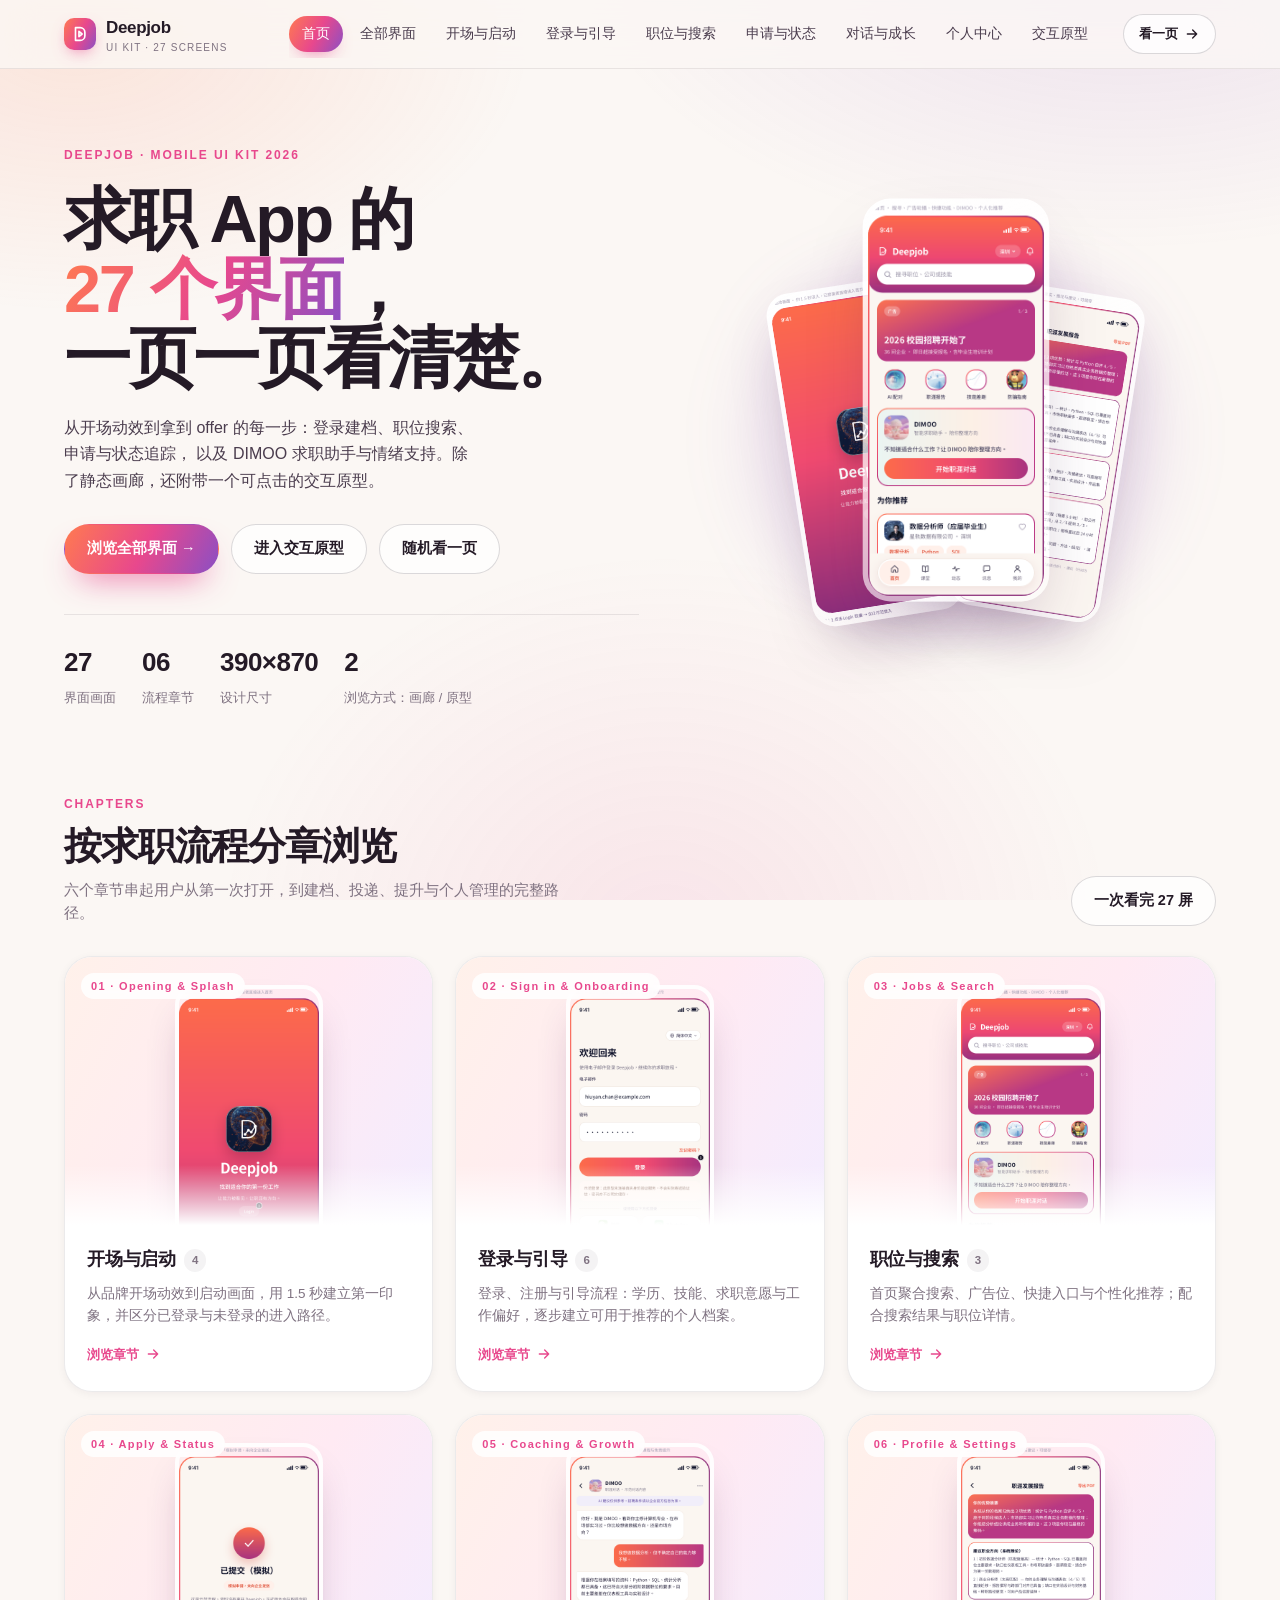
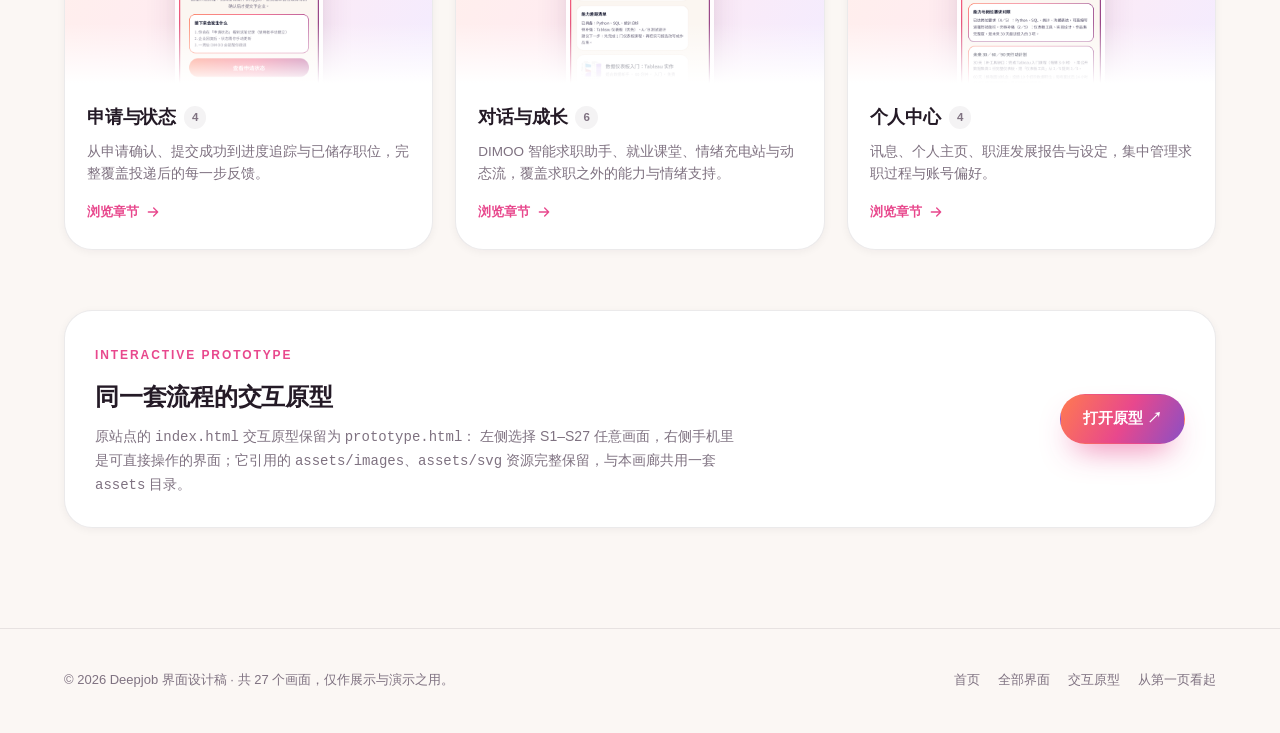
==== commit bb3b9dc6: "Add files via upload" ====
--- a/index.html
+++ b/index.html
@@ -1,1295 +1,85 @@
 <!DOCTYPE html>
 <html lang="zh-CN">
 <head>
-<meta charset="UTF-8" />
-<meta name="viewport" content="width=device-width, initial-scale=1" />
-<title>Deepjob · S1–S27 交互原型</title>
-<style>
-:root{
-  --bg:#FBF6F1;
-  --card:#FFFFFF;
-  --ink:#10132B;
-  --ink2:#101330;
-  --label:#4A4560;
-  --sub:#7A7488;
-  --muted:#8A8496;
-  --muted2:#A79FB2;
-  --line:#EDE2DA;
-  --line2:#F0E4DC;
-  --accent:#F0563F;
-  --accent2:#E0523A;
-  --accent3:#FE6A49;
-  --chip:#FFF0EA;
-  --green:#2E9E7E;
-  --grad:linear-gradient(90deg,#FC6B4A 0%,#F04A70 55%,#A83380 100%);
-  --grad-diag:linear-gradient(135deg,#FC6B4A 0%,#F04A70 50%,#8C2E7A 100%);
-  --stroke-grad:linear-gradient(135deg,#FC6B4A,#F04A70 50%,#8C2E7A);
-}
-*{box-sizing:border-box;-webkit-tap-highlight-color:transparent}
-html,body{margin:0;height:100%}
-body{
-  font-family:-apple-system,BlinkMacSystemFont,"PingFang SC","Hiragino Sans GB","Microsoft YaHei","Noto Sans TC",sans-serif;
-  background:#17131F;color:#fff;overflow:hidden;
-}
-.app{display:flex;height:100vh;width:100vw}
+<meta charset="UTF-8">
+<meta name="viewport" content="width=device-width, initial-scale=1">
+<title>Deepjob · 求职 App 界面集（27 屏 + 交互原型）</title>
+<meta name="description" content="Deepjob 求职 App 的 27 个界面设计稿与可点击交互原型：开场启动、登录引导、职位搜索、申请状态、对话与成长、个人中心。">
+<link rel="icon" href="assets/favicon.svg" type="image/svg+xml">
+<link rel="stylesheet" href="assets/css/style.css">
+</head>
+<body data-root="./" data-page="home">
 
-/* ---------- sidebar ---------- */
-.side{
-  width:246px;flex:0 0 246px;height:100vh;background:#1F1A29;border-right:1px solid #2C2537;
-  display:flex;flex-direction:column;overflow:hidden;
-}
-.side h1{font-size:14px;font-weight:700;margin:0;padding:20px 20px 4px;letter-spacing:.02em}
-.side .sub{font-size:11px;color:#8C84A0;padding:0 20px 14px;line-height:1.6}
-.side .list{overflow-y:auto;flex:1;padding:0 10px 16px}
-.side .list::-webkit-scrollbar{width:6px}
-.side .list::-webkit-scrollbar-thumb{background:#3A3247;border-radius:3px}
-.side button{
-  display:flex;align-items:center;gap:9px;width:100%;background:none;border:0;cursor:pointer;
-  color:#A79FB8;font-family:inherit;font-size:11.5px;padding:7px 10px;border-radius:9px;text-align:left;
-}
-.side button:hover{background:#2A2338;color:#fff}
-.side button.on{background:linear-gradient(90deg,rgba(240,86,63,.22),rgba(168,51,128,.16));color:#fff}
-.side button b{font-size:10px;font-weight:600;color:#7E7594;min-width:22px}
-.side button.on b{color:#FF9B7A}
-.side .reset{margin:10px;padding:10px;border-radius:10px;background:#2A2338;color:#CFC7DE;font-size:11.5px;border:0;cursor:pointer;font-family:inherit}
+<header class="site-header" data-header></header>
 
-/* ---------- stage ---------- */
-.stage{flex:1;display:flex;align-items:center;justify-content:center;position:relative;overflow:hidden}
-.stage-inner{transform-origin:center center}
-.phone{
-  width:390px;height:844px;border-radius:44px;position:relative;overflow:hidden;
-  box-shadow:0 40px 90px rgba(0,0,0,.55),0 0 0 1px rgba(255,255,255,.06);
-  background:#FBF6F1;
-}
-.hintbar{
-  position:absolute;bottom:18px;left:0;right:0;text-align:center;font-size:11px;color:#7B7391;letter-spacing:.02em;
-}
+<main>
+  <section class="hero">
+    <div class="wrap hero-inner">
+      <div>
+        <span class="eyebrow">Deepjob · Mobile UI Kit 2026</span>
+        <h1>求职 App 的<br><span class="grad-text">27 个界面</span>，<br>一页一页看清楚。</h1>
+        <p class="lead">
+          从开场动效到拿到 offer 的每一步：登录建档、职位搜索、申请与状态追踪，
+          以及 DIMOO 求职助手与情绪支持。除了静态画廊，还附带一个可点击的交互原型。
+        </p>
+        <div class="hero-actions">
+          <a class="btn btn-primary" href="pages/all.html">浏览全部界面 →</a>
+          <a class="btn btn-ghost" href="prototype.html">进入交互原型</a>
+          <button class="btn btn-ghost" type="button" data-random>随机看一页</button>
+        </div>
+        <div class="hero-stats">
+          <div><strong>27</strong><span>界面画面</span></div>
+          <div><strong>06</strong><span>流程章节</span></div>
+          <div><strong>390×870</strong><span>设计尺寸</span></div>
+          <div><strong>2</strong><span>浏览方式：画廊 / 原型</span></div>
+        </div>
+      </div>
 
-/* ---------- screen ---------- */
-.screen{position:absolute;inset:0;display:none;flex-direction:column;background:var(--bg)}
-.screen.on{display:flex;animation:fade .26s ease}
-@keyframes fade{from{opacity:0;transform:scale(.994)}to{opacity:1;transform:none}}
-.body{flex:1;min-height:0;display:flex;flex-direction:column;overflow:hidden}
-.scroll{flex:1;min-height:0;overflow-y:auto;overflow-x:hidden}
-.scroll::-webkit-scrollbar{width:0}
-
-/* ---------- status bar ---------- */
-.sb{height:62px;flex:0 0 62px;display:flex;align-items:flex-end;justify-content:space-between;padding:0 26px 12px;font-size:14px;font-weight:600;letter-spacing:.01em}
-.sb .icons{display:flex;align-items:center;gap:5px}
-.sb svg{display:block}
-.sb.bleed{padding-left:0;padding-right:0}
-.sb.dark{color:#10132B}
-.sb.light{color:#fff}
-
-/* ---------- shared ---------- */
-.pad{padding:0 20px}
-.pad26{padding:0 26px}
-.title{font-size:24px;font-weight:700;color:var(--ink);margin:0}
-.title-sm{font-size:17px;font-weight:700;color:var(--ink);margin:0}
-.subline{font-size:12px;color:var(--sub);margin:6px 0 0;line-height:1.6}
-.label{font-size:11.5px;font-weight:500;color:var(--label);margin:0 0 6px}
-.field{height:56px;background:#fff;border:1px solid var(--line);border-radius:16px;display:flex;align-items:center;padding:0 16px;font-size:14px;color:var(--ink)}
-.field.ph{color:#9A94A8}
-.field.err{border-color:#F05740}
-.btn{height:52px;border-radius:26px;background:var(--grad);color:#fff;font-size:15px;font-weight:600;display:flex;align-items:center;justify-content:center;border:0;width:100%;cursor:pointer;font-family:inherit;letter-spacing:.01em}
-.btn:active{transform:scale(.99)}
-.btn.ghost{background:#fff;color:var(--accent);border:1px solid #F5C6B6}
-.chips{display:flex;flex-wrap:wrap;gap:8px}
-.chip{padding:5px 11px;border-radius:100px;font-size:11px;font-weight:500;background:var(--chip);color:var(--accent2);cursor:pointer;border:0;font-family:inherit}
-.chip.on{background:var(--accent);color:#fff}
-.card{background:#fff;border:1px solid var(--line2);border-radius:16px}
-.card-grad{border:1px solid transparent;background:#fff;border-radius:20px;position:relative}
-.card-grad::before{content:"";position:absolute;inset:-1px;border-radius:21px;padding:1px;background:linear-gradient(90deg,#FF7DB2,#FFA45C,#A97BFF);-webkit-mask:linear-gradient(#000 0 0) content-box,linear-gradient(#000 0 0);-webkit-mask-composite:xor;mask-composite:exclude;pointer-events:none}
-.row{display:flex;align-items:center}
-.between{display:flex;align-items:center;justify-content:space-between}
-.gap6{gap:6px}.gap8{gap:8px}.gap10{gap:10px}.gap12{gap:12px}
-.grow{flex:1;min-width:0}
-.center{display:flex;align-items:center;justify-content:center}
-.ell{overflow:hidden;text-overflow:ellipsis;white-space:nowrap}
-.back{width:30px;height:30px;display:flex;align-items:center;justify-content:center;cursor:pointer;color:var(--ink)}
-.nav{display:flex;align-items:center;gap:8px;padding:4px 18px 10px 16px}
-.nav .t{flex:1;font-size:24px;font-weight:700;color:var(--ink)}
-.nav .act{font-size:11px;font-weight:500;color:var(--muted)}
-.sec-t{font-size:13px;font-weight:700;color:var(--ink)}
-.hr{height:1px;background:var(--line);margin:2px 0}
-
-/* progress */
-.progress{display:flex;gap:6px}
-.progress i{flex:1;height:5px;border-radius:3px;background:#F1E6DF}
-.progress i.on{background:var(--accent3)}
-
-/* tab bar */
-.tabbar{flex:0 0 82px;display:flex;background:#fff;padding:12px 21px 21px;gap:0;box-shadow:0 -6px 20px rgba(140,46,122,.06)}
-.tab{flex:1;display:flex;flex-direction:column;align-items:center;gap:4px;font-size:10px;font-weight:500;color:var(--muted);cursor:pointer}
-.tab.on{color:var(--accent2);font-weight:600}
-.tab svg{width:21px;height:21px}
-
-/* home gradient head */
-#S1,#S2,#S3,#S4{background:linear-gradient(180deg,#FC6B4A 0%,#F04A70 50%,#8C2E7A 100%)}
-.splash,.brand-screen{background:transparent}
-.home-top{background:linear-gradient(160deg,#FF7A59,#F04D6E 55%,#B83080);border-radius:0 0 28px 28px;padding:6px 20px 16px;flex:0 0 auto}
-.brandrow{display:flex;align-items:center;justify-content:space-between;padding:6px 0 14px}
-.brand{display:flex;align-items:center;gap:7px;color:#fff;font-size:20px;font-weight:700}
-.pill-loc{display:flex;align-items:center;gap:4px;background:rgba(255,255,255,.18);color:#fff;font-size:10.5px;font-weight:500;padding:6px 11px;border-radius:100px}
-.searchbar{height:44px;background:#fff;border-radius:24px;display:flex;align-items:center;gap:9px;padding:0 16px;color:#9A94A8;font-size:12.5px}
-
-/* misc */
-.dot{width:7px;height:7px;border-radius:50%;background:#F0563F}
-.badge{font-size:9.5px;font-weight:600;padding:4px 8px;border-radius:100px;background:#FFEFEF;color:#EC563E}
-.note{background:#FFF7F3;border-radius:14px;padding:11px 13px;font-size:10.5px;color:#8A6A5E;line-height:1.62}
-.note2{background:#F4F1F8;border-radius:14px;padding:11px 13px;font-size:10.5px;color:#6E6A80;line-height:1.62}
-.warn{background:#FFF8EC;border:1px solid #F6E3C0;border-radius:14px;padding:12px 13px}
-.warn .wt{font-size:11.5px;font-weight:700;color:#9A6A12;margin-bottom:5px}
-.warn .wc{font-size:10.5px;color:#8A6A2C;line-height:1.55}
-
-/* S1 S2 */
-.splash{flex:1;display:flex;flex-direction:column;justify-content:center;padding:0 30px 40px}
-.splash-img{width:100%;height:500px;border-radius:18px;background-size:cover;background-position:center;margin-bottom:16px}
-.splash-img.short{height:300px}
-.splash h2{font-size:18px;font-weight:700;color:#fff;text-align:center;margin:0 0 8px}
-.splash p{font-size:11.5px;color:rgba(255,255,255,.8);text-align:center;margin:0}
-
-/* S3 S4 */
-.brand-screen{flex:1;display:flex;flex-direction:column;align-items:center;justify-content:center;padding:0 32px}
-.mark128{width:128px;height:128px;border-radius:38px;background-size:cover;background-position:center;position:relative;display:flex;align-items:center;justify-content:center;border:1px solid rgba(255,255,255,.5);overflow:hidden}
-.mark128::after{content:"";position:absolute;inset:0;background:rgba(10,18,41,.42)}
-.mark128 svg{position:relative;z-index:1;width:76px;height:76px}
-.mark-s3{width:124px;height:124px;display:flex;align-items:center;justify-content:center}
-.mark-s3 svg{width:96px;height:96px;color:#fff}
-.brand-name{font-size:34px;font-weight:700;color:#fff;margin:22px 0 10px}
-.brand-name.big{font-size:40px;margin:26px 0 8px}
-.brand-tag{font-size:12px;color:rgba(255,255,255,.72);margin:0}
-.brand-tag2{font-size:15px;font-weight:500;color:#fff;margin:0}
-.brand-sub{font-size:12.5px;color:rgba(255,255,255,.78);margin:10px 0 0}
-.login-pill{margin-top:34px;padding:8px 18px;border-radius:100px;background:rgba(255,255,255,.18);color:#fff;font-size:10.5px;font-weight:500;cursor:pointer;border:0;font-family:inherit}
-.absorb{position:absolute;inset:0;cursor:pointer}
-
-/* S6 register */
-.checkbox{width:18px;height:18px;border-radius:5px;background:#fff;border:1px solid #D9CFC6;display:flex;align-items:center;justify-content:center;cursor:pointer;flex:0 0 18px}
-.checkbox.on{background:var(--accent);border-color:var(--accent);color:#fff}
-.divider{display:flex;align-items:center;gap:9px;color:#A79FB2;font-size:10.5px}
-.divider i{flex:1;height:1px;background:#E9DFD8}
-.social{display:flex;gap:10px}
-.social .s{flex:1;height:50px;background:#fff;border:1px solid #E9DFD8;border-radius:16px;display:flex;align-items:center;justify-content:center;gap:8px;font-size:12.5px;font-weight:500;color:#4A4560;cursor:pointer}
-.social .s img{width:20px;height:20px;border-radius:6px;object-fit:cover}
-
-/* S9 */
-.career{display:flex;align-items:center;gap:12px;padding:12px;background:#fff;border:1px solid var(--line2);border-radius:16px;margin-bottom:10px;cursor:pointer}
-.career .ic{width:38px;height:38px;border-radius:12px;background-size:cover;background-position:center;flex:0 0 38px}
-.career .nm{font-size:12.5px;font-weight:600;color:var(--ink2)}
-.career .ds{font-size:10.5px;color:#8A8494;margin-top:3px}
-.tick{width:20px;height:20px;border-radius:50%;border:1px solid #E8DED4;display:flex;align-items:center;justify-content:center;flex:0 0 20px;color:#fff}
-.tick.on{background:#F0694A;border-color:#F0694A}
-
-/* S11 */
-.adcard{margin:14px 20px 0;border-radius:20px;padding:16px;background:linear-gradient(120deg,#FB6A54,#C13E77);color:#fff;position:relative;overflow:hidden;min-height:126px;display:flex;flex-direction:column;justify-content:flex-end}
-.adcard .tag{position:absolute;top:14px;left:14px;font-size:9.5px;padding:3px 9px;border-radius:100px;background:rgba(255,255,255,.24)}
-.adcard .pg{position:absolute;top:16px;right:14px;font-size:10px;color:rgba(255,255,255,.75)}
-.adcard h3{font-size:19px;font-weight:700;margin:0 0 6px}
-.adcard p{font-size:11px;color:rgba(255,255,255,.82);margin:0}
-.quick{display:flex;justify-content:space-between;padding:18px 20px 4px}
-.quick .q{display:flex;flex-direction:column;align-items:center;gap:7px;font-size:10.5px;font-weight:500;color:var(--label);cursor:pointer;width:66px}
-.quick .q i{width:46px;height:46px;border-radius:50%;background-size:cover;background-position:center;border:1px solid #F3CFC0;display:block}
-.dimo-card{margin:14px 20px 0;padding:14px;border-radius:20px;position:relative;background:#fff}
-.dimo-head{display:flex;align-items:center;gap:10px}
-.dimo-head img{width:54px;height:54px;border-radius:16px;object-fit:cover}
-.dimo-head .nm{font-size:14px;font-weight:700;color:var(--ink)}
-.dimo-head .st{font-size:10.5px;color:var(--muted);margin-top:3px}
-.dimo-card .cp{font-size:12.5px;font-weight:500;color:var(--label);line-height:1.5;margin:12px 0 12px}
-.btn-sm{height:44px;border-radius:22px;font-size:14px}
-
-/* job card */
-.jcard{margin:0 20px 12px;padding:14px;border-radius:18px;position:relative;background:#fff}
-.jcard .top{display:flex;gap:11px}
-.jcard .lg{width:44px;height:44px;border-radius:14px;background-size:cover;background-position:center;flex:0 0 44px}
-.jcard .jt{font-size:13.5px;font-weight:700;color:var(--ink);line-height:1.35}
-.jcard .jc{font-size:11.5px;color:var(--sub);margin-top:4px}
-.jcard .jm{font-size:11.5px;color:var(--muted);margin-top:6px}
-.jcard .tags{display:flex;gap:6px;margin-top:9px}
-.jcard .tags span{font-size:9.5px;padding:3px 8px;border-radius:6px;background:#FDF0EA;color:#E0523A}
-.jcard .pay{font-size:12px;font-weight:600;color:var(--accent2);margin-top:10px}
-.jcard .why{font-size:11px;color:#6B5A52;line-height:1.55;margin-top:9px}
-.jcard .foot{display:flex;align-items:center;justify-content:space-between;margin-top:11px}
-.jcard .match{font-size:10.5px;color:var(--muted)}
-.jcard .more{font-size:12.5px;font-weight:600;color:var(--accent);cursor:pointer}
-.heart{position:absolute;top:14px;right:14px;color:#B9B3A8;cursor:pointer}
-
-/* S13 */
-.detail-top{background:linear-gradient(150deg,#FF7A59,#E8456B 60%,#B83080);border-radius:0 0 26px 26px;padding:0 20px 20px;color:#fff}
-.detail-top h2{font-size:20px;font-weight:700;margin:6px 0 6px;line-height:1.35}
-.detail-top .co{font-size:11.5px;color:rgba(255,255,255,.85)}
-.kv{background:#fff;border-radius:14px;padding:12px 14px;margin:12px 20px 0}
-.kv div{font-size:11.5px;color:#4A4560;padding:4px 0;line-height:1.6}
-.kv .pay{color:var(--accent2);font-weight:500}
-.bullet{font-size:11.5px;color:#4A4560;line-height:1.75;white-space:pre-line}
-.bottom-bar{flex:0 0 82px;background:#fff;padding:12px 20px 20px;box-shadow:0 -6px 20px rgba(140,46,122,.08)}
-
-/* S15 */
-.succ{flex:1;display:flex;flex-direction:column;align-items:center;padding:26px 24px 20px;overflow-y:auto}
-.succ-ic{width:76px;height:76px;border-radius:50%;background:#E6F6EF;display:flex;align-items:center;justify-content:center;color:#2E9E7E;margin-bottom:18px}
-.succ h2{font-size:21px;font-weight:700;margin:0 0 10px;color:var(--ink)}
-.list-card{width:100%;background:#fff;border-radius:18px;padding:14px;margin-top:16px;font-size:11.5px;color:#4A4560;line-height:1.75;white-space:pre-line}
-
-/* chat */
-.chat-head{display:flex;align-items:center;gap:10px;padding:2px 18px 11px 16px}
-.chat-head img{width:34px;height:34px;border-radius:10px;object-fit:cover}
-.chat-head .nm{font-size:13px;font-weight:700;color:var(--ink);line-height:1.2}
-.chat-head .st{font-size:9.5px;color:var(--muted);margin-top:2px}
-.chat-body{flex:1;min-height:0;overflow-y:auto;padding:0 18px 20px;display:flex;flex-direction:column;gap:12px}
-.bubble{max-width:302px;background:#fff;border:1px solid #F1E7DC;padding:13px;font-size:11.5px;color:#3C3550;line-height:1.72;border-radius:4px 18px 18px 18px}
-.bubble.me{align-self:flex-end;background:var(--grad);color:#fff;border:0;border-radius:18px 4px 18px 18px}
-.chat-input{flex:0 0 78px;background:#fff;display:flex;align-items:center;gap:9px;padding:12px 16px 22px;box-shadow:0 -6px 20px rgba(140,46,122,.08)}
-.chat-input .in{flex:1;height:40px;border-radius:20px;border:1px solid #EDE2DA;background:#fff;display:flex;align-items:center;padding:0 16px;font-size:12px;color:#9A94A8}
-.chat-input .rd{width:36px;height:36px;border-radius:18px;background:#F6EFE8;display:flex;align-items:center;justify-content:center;color:#A08C74}
-.chat-input .sd{width:36px;height:36px;border-radius:18px;background:#E8A87C;display:flex;align-items:center;justify-content:center;color:#fff}
-.quick-reply{display:flex;gap:7px;flex-wrap:wrap}
-.quick-reply span{font-size:10.5px;color:#6E6A80;background:#fff;border:1px solid #EFE3D9;padding:7px 11px;border-radius:100px}
-
-/* S17 tabs */
-.seg{display:flex;background:#F1EAE4;border-radius:100px;padding:4px;gap:2px}
-.seg div{flex:1;text-align:center;font-size:11.5px;padding:9px 0;border-radius:100px;color:#8A8496;cursor:pointer}
-.seg div.on{background:#fff;color:var(--ink);font-weight:600;box-shadow:0 3px 8px rgba(140,64,77,.1)}
-.course{margin:0 20px 10px;padding:14px;border-radius:20px;background:#fff;display:flex;gap:12px;cursor:pointer;border:1px solid #F3E7DE}
-.course .cv{width:64px;height:64px;border-radius:14px;background-size:cover;background-position:center;flex:0 0 64px}
-.course .cn{font-size:13px;font-weight:700;color:var(--ink);line-height:1.4}
-.course .cm{font-size:10.5px;color:var(--muted);margin-top:5px}
-.pbar{height:5px;border-radius:3px;background:#F1E6DF;margin-top:9px;overflow:hidden}
-.pbar i{display:block;height:100%;border-radius:3px;background:var(--grad)}
-.course .pf{font-size:10px;color:var(--muted);text-align:right;margin-top:5px}
-
-/* S19 */
-.mood{display:flex;gap:8px;flex-wrap:wrap}
-.mood span{font-size:11px;font-weight:500;color:#E0523A;background:#FFF0EA;padding:7px 13px;border-radius:100px;cursor:pointer}
-.tile{width:calc(50% - 5px);background:#fff;border:1px solid #F0E4DC;border-radius:16px;padding:13px 14px;cursor:pointer}
-.tile .tt{font-size:12px;font-weight:600;color:var(--ink)}
-.tile .td{font-size:10.5px;color:var(--muted);margin-top:4px}
-
-/* S21 posts */
-.post{margin:0 20px 12px;background:#fff;border-radius:18px;padding:14px}
-.post .ph{display:flex;align-items:center;gap:9px;margin-bottom:10px}
-.post .ph img{width:34px;height:34px;border-radius:50%;object-fit:cover}
-.post .ph .pn{font-size:12px;font-weight:600;color:var(--ink)}
-.post .ph .pt{font-size:10px;color:var(--muted);margin-top:2px}
-.post .pc{font-size:11.5px;color:#3C3550;line-height:1.72}
-.post .pics{display:flex;gap:6px;margin-top:10px}
-.post .pics i{flex:1;height:78px;border-radius:10px;background-size:cover;background-position:center;display:block}
-.post .acts{display:flex;gap:18px;margin-top:11px;font-size:10.5px;color:var(--muted)}
-
-/* S22 */
-.stat{flex:1;text-align:center}
-.stat .n{font-size:19px;font-weight:700;color:var(--ink)}
-.stat .l{font-size:10px;color:var(--muted);margin-top:3px}
-.appc{margin:0 20px 10px;background:#fff;border-radius:16px;padding:14px}
-.appc .ah{display:flex;align-items:flex-start;justify-content:space-between;gap:10px}
-.appc .at{font-size:12.5px;font-weight:700;color:var(--ink)}
-.appc .ac{font-size:10.5px;color:var(--muted);margin-top:4px}
-.appc .tl{font-size:10.5px;color:#6B6478;line-height:1.8;margin-top:9px;white-space:pre-line}
-.appc .rm{font-size:10.5px;color:#9A6A12;background:#FFF8EC;border-radius:8px;padding:7px 9px;margin-top:9px}
-
-/* S25 */
-.profile{margin:4px 20px 0;background:#fff;border-radius:20px;padding:16px}
-.av-me{width:56px;height:56px;border-radius:50%;background:linear-gradient(135deg,#FFB1A0,#E0567E);color:#fff;display:flex;align-items:center;justify-content:center;font-size:20px;font-weight:700;flex:0 0 56px}
-.av-sm{width:34px;height:34px;border-radius:50%;background:linear-gradient(135deg,#FFB1A0,#E0567E);color:#fff;display:flex;align-items:center;justify-content:center;font-size:13px;font-weight:700;flex:0 0 34px}
-.profile .nm{font-size:16px;font-weight:700;color:var(--ink)}
-.profile .sc{font-size:11px;color:var(--sub);margin-top:4px}
-.li{margin:0 20px 10px;background:#fff;border-radius:16px;padding:14px;display:flex;align-items:center;gap:12px;cursor:pointer}
-.li .ic{width:38px;height:38px;border-radius:12px;background:#FDF0EA;display:flex;align-items:center;justify-content:center;color:#E0523A;flex:0 0 38px}
-.li .lt{font-size:12.5px;font-weight:600;color:var(--ink)}
-.li .ls{font-size:10.5px;color:var(--muted);margin-top:3px}
-.li .lv{font-size:10.5px;color:var(--muted)}
-
-/* S26 */
-.rep{margin:0 20px 12px;background:#fff;border-radius:16px;padding:15px}
-.rep .rt{font-size:13px;font-weight:700;color:var(--ink);margin-bottom:8px}
-.rep .rc{font-size:11.5px;color:#4A4560;line-height:1.78}
-.rep .item{font-size:11.5px;color:#4A4560;line-height:1.78;padding:9px 0;border-top:1px dashed #F0E4DC}
-.rep .item:first-of-type{border-top:0;padding-top:0}
-
-/* S27 */
-.grp{font-size:11px;font-weight:600;color:#8A8496;padding:16px 22px 8px;letter-spacing:.02em}
-.opt{display:flex;align-items:center;gap:10px;padding:11px 14px;border-radius:12px;font-size:11.5px;color:#4A4560;cursor:pointer}
-.opt.on{background:#FFF0EA;color:#E0523A;font-weight:600}
-.switch{width:40px;height:23px;border-radius:100px;background:#E6DED7;position:relative;flex:0 0 40px;cursor:pointer;transition:.2s}
-.switch i{position:absolute;top:2.5px;left:2.5px;width:18px;height:18px;border-radius:50%;background:#fff;transition:.2s}
-.switch.on{background:var(--accent)}
-.switch.on i{left:19.5px}
-</style>
-</head>
-<body>
-<div class="app">
-  <aside class="side">
-    <h1>Deepjob · 交互原型</h1>
-    <div class="sub">S1–S27 共 27 屏<br>点击界面按钮按流程前进，也可直接跳屏</div>
-    <div class="list" id="idx"></div>
-    <button class="reset" onclick="restart()">重新开始</button>
-  </aside>
-  <main class="stage">
-    <div class="stage-inner" id="stageInner">
-      <div class="phone" id="phone"></div>
-    </div>
-    <div class="hintbar">点击屏幕内的按钮继续 · 左上角返回可回上一屏</div>
-  </main>
-</div>
-
-<script>
-/* ---------------- icons ---------------- */
-const ICONS = {
-  home:'<path d="M3 10.5 12 3l9 7.5V20a1 1 0 0 1-1 1h-5v-6H9v6H4a1 1 0 0 1-1-1z" stroke="currentColor" stroke-width="1.6" stroke-linejoin="round" fill="none"/>',
-  book:'<path d="M4 5a2 2 0 0 1 2-2h12v18H6a2 2 0 0 1-2-2z" stroke="currentColor" stroke-width="1.6" fill="none"/><path d="M8 7h7M8 11h7" stroke="currentColor" stroke-width="1.5" stroke-linecap="round"/>',
-  pulse:'<path d="M3 12h4l2.5-6 4 12L16 12h5" stroke="currentColor" stroke-width="1.7" fill="none" stroke-linecap="round" stroke-linejoin="round"/>',
-  chat:'<path d="M4 5.5A2.5 2.5 0 0 1 6.5 3h11A2.5 2.5 0 0 1 20 5.5v7A2.5 2.5 0 0 1 17.5 15H9l-4 4v-4H6.5" stroke="currentColor" stroke-width="1.6" fill="none" stroke-linejoin="round"/>',
-  user:'<circle cx="12" cy="8" r="3.6" stroke="currentColor" stroke-width="1.6" fill="none"/><path d="M4.5 20c1.2-3.6 4-5.4 7.5-5.4S18.3 16.4 19.5 20" stroke="currentColor" stroke-width="1.6" fill="none" stroke-linecap="round"/>',
-  search:'<circle cx="11" cy="11" r="6.5" stroke="currentColor" stroke-width="1.7" fill="none"/><path d="M16 16l4 4" stroke="currentColor" stroke-width="1.7" stroke-linecap="round"/>',
-  bell:'<path d="M6 9a6 6 0 1 1 12 0c0 4 1.5 5.5 1.5 5.5h-15S6 13 6 9z" stroke="currentColor" stroke-width="1.6" fill="none" stroke-linejoin="round"/><path d="M10 18.5a2 2 0 0 0 4 0" stroke="currentColor" stroke-width="1.6" stroke-linecap="round" fill="none"/>',
-  back:'<path d="M14.5 5 8 12l6.5 7" stroke="currentColor" stroke-width="2" fill="none" stroke-linecap="round" stroke-linejoin="round"/>',
-  down:'<path d="M6 9.5 12 15l6-5.5" stroke="currentColor" stroke-width="1.6" fill="none" stroke-linecap="round" stroke-linejoin="round"/>',
-  globe:'<circle cx="12" cy="12" r="8.5" stroke="currentColor" stroke-width="1.5" fill="none"/><path d="M3.5 12h17M12 3.5c2.2 2.4 3.3 5.3 3.3 8.5s-1.1 6.1-3.3 8.5c-2.2-2.4-3.3-5.3-3.3-8.5S9.8 5.9 12 3.5z" stroke="currentColor" stroke-width="1.4" fill="none"/>',
-  heart:'<path d="M12 20s-7.5-4.7-7.5-9.4A4.1 4.1 0 0 1 12 8a4.1 4.1 0 0 1 7.5 2.6C19.5 15.3 12 20 12 20z" stroke="currentColor" stroke-width="1.6" fill="none" stroke-linejoin="round"/>',
-  bookmark:'<path d="M6.5 4h11v16l-5.5-4-5.5 4z" stroke="currentColor" stroke-width="1.6" fill="none" stroke-linejoin="round"/>',
-  comment:'<path d="M4 6a2 2 0 0 1 2-2h12a2 2 0 0 1 2 2v8a2 2 0 0 1-2 2H9l-5 4z" stroke="currentColor" stroke-width="1.6" fill="none" stroke-linejoin="round"/>',
-  more:'<circle cx="5" cy="12" r="1.6" fill="currentColor"/><circle cx="12" cy="12" r="1.6" fill="currentColor"/><circle cx="19" cy="12" r="1.6" fill="currentColor"/>',
-  check:'<path d="M4 12.5 9.5 18 20 6.5" stroke="currentColor" stroke-width="2.2" fill="none" stroke-linecap="round" stroke-linejoin="round"/>',
-  plus:'<path d="M12 5v14M5 12h14" stroke="currentColor" stroke-width="1.8" stroke-linecap="round"/>',
-  arrow:'<path d="M9 5l7 7-7 7" stroke="currentColor" stroke-width="1.7" fill="none" stroke-linecap="round" stroke-linejoin="round"/>',
-  doc:'<path d="M6 3h8l4 4v14H6z" stroke="currentColor" stroke-width="1.6" fill="none" stroke-linejoin="round"/><path d="M9 11h6M9 15h6" stroke="currentColor" stroke-width="1.4" stroke-linecap="round"/>',
-  chart:'<path d="M4 20V4M4 20h16" stroke="currentColor" stroke-width="1.6" stroke-linecap="round"/><rect x="8" y="12" width="3" height="5" fill="currentColor" opacity=".85"/><rect x="13" y="8" width="3" height="9" fill="currentColor" opacity=".85"/>',
-  settings:'<circle cx="12" cy="12" r="3" stroke="currentColor" stroke-width="1.6" fill="none"/><path d="M12 3v2.5M12 18.5V21M3 12h2.5M18.5 12H21M5.6 5.6l1.8 1.8M16.6 16.6l1.8 1.8M18.4 5.6l-1.8 1.8M7.4 16.6l-1.8 1.8" stroke="currentColor" stroke-width="1.6" stroke-linecap="round"/>',
-  shield:'<path d="M12 3l7 3v5.5c0 4.2-2.9 7.6-7 9.5-4.1-1.9-7-5.3-7-9.5V6z" stroke="currentColor" stroke-width="1.6" fill="none" stroke-linejoin="round"/>',
-  send:'<path d="M4 12 20 5l-6 15-3-6z" stroke="currentColor" stroke-width="1.6" fill="none" stroke-linejoin="round"/>',
-  smile:'<circle cx="12" cy="12" r="8.5" stroke="currentColor" stroke-width="1.6" fill="none"/><circle cx="9" cy="10" r="1" fill="currentColor"/><circle cx="15" cy="10" r="1" fill="currentColor"/><path d="M8.5 14.5a4 4 0 0 0 7 0" stroke="currentColor" stroke-width="1.5" fill="none" stroke-linecap="round"/>',
-  filter:'<path d="M4 6h16M7 12h10M10 18h4" stroke="currentColor" stroke-width="1.7" stroke-linecap="round"/>',
-  shield2:'<path d="M12 3l7 3v5.5c0 4.2-2.9 7.6-7 9.5-4.1-1.9-7-5.3-7-9.5V6z" stroke="currentColor" stroke-width="1.6" fill="none"/><path d="M9 12l2 2 4-4" stroke="currentColor" stroke-width="1.6" fill="none" stroke-linecap="round" stroke-linejoin="round"/>'
-};
-function ic(n,s){s=s||20;return '<svg viewBox="0 0 24 24" width="'+s+'" height="'+s+'">'+(ICONS[n]||'')+'</svg>';}
-
-function sb(mode,extra){
-  return '<div class="sb '+(mode==='light'?'light':'dark')+' '+(extra||'')+'">'
-   +'<span>9:41</span>'
-   +'<span class="icons">'
-   +'<svg width="17" height="11" viewBox="0 0 17 11" fill="currentColor"><rect x="0" y="7" width="3" height="4" rx="1"/><rect x="4.6" y="5" width="3" height="6" rx="1"/><rect x="9.2" y="2.6" width="3" height="8.4" rx="1"/><rect x="13.8" y="0" width="3" height="11" rx="1"/></svg>'
-   +'<svg width="16" height="12" viewBox="0 0 16 12" fill="currentColor"><path d="M8 10.4a1.5 1.5 0 1 0 0-3 1.5 1.5 0 0 0 0 3z"/><path d="M3.2 5.4a6.9 6.9 0 0 1 9.6 0l-1.4 1.4a5 5 0 0 0-6.8 0z"/><path d="M.8 2.9a10.3 10.3 0 0 1 14.4 0l-1.4 1.4a8.3 8.3 0 0 0-11.6 0z"/></svg>'
-   +'<svg width="25" height="12" viewBox="0 0 25 12" fill="none"><rect x="0.6" y="0.6" width="21" height="10.8" rx="3" stroke="currentColor" stroke-opacity=".5"/><rect x="2.2" y="2.2" width="16" height="7.6" rx="1.8" fill="currentColor"/><path d="M23 4.2v3.6c1.2-.4 1.8-1 1.8-1.8s-.6-1.4-1.8-1.8z" fill="currentColor" fill-opacity=".5"/></svg>'
-   +'</span></div>';
-}
-function tabbar(active){
-  const items=[['home','首页'],['book','课堂'],['pulse','动态'],['chat','讯息'],['user','我的']];
-  return '<div class="tabbar">'+items.map(function(it){
-    const on = it[1]===active;
-    return '<div class="tab '+(on?'on':'')+'" data-go="'+({ '首页':'S11','课堂':'S17','动态':'S21','讯息':'S24','我的':'S25' }[it[1]])+'">'+ic(it[0],21)+'<span>'+it[1]+'</span></div>';
-  }).join('')+'</div>';
-}
-function img(n){return 'assets/images/'+n;}
-
-/* ---------------- screens ---------------- */
-const S = {};
-
-/* S1 */
-S.S1 = sb('light')+`
-<div class="splash" data-go="S2">
-  <div class="splash-img" style="background-image:url('${img('2_1163-20261108_122954556.png')}')"></div>
-  <h2>AI 正在读懂你的能力</h2>
-  <p>学历、技能、经历，都在这里被看见。</p>
-</div>`;
-
-/* S2 */
-S.S2 = sb('light')+`
-<div class="splash" data-go="S3">
-  <div class="splash-img short" style="background-image:url('${img('2_1164-20261108_122955161.png')}')"></div>
-  <h2>然后，机会同时涌现</h2>
-  <p>但要知道哪一个，才真正适合你。</p>
-</div>`;
-
-/* S3 */
-S.S3 = sb('light')+`
-<div class="brand-screen" data-go="S4">
-  <div class="mark-s3"><svg viewBox="0 0 100 100" fill="none" stroke="currentColor" stroke-width="3">
-    <path d="M50 14a36 36 0 1 0 0 72 36 36 0 0 0 0-72z" stroke-dasharray="6 9" opacity=".55"/>
-    <path d="M50 26 74 62H26z" stroke-linejoin="round"/>
-    <circle cx="50" cy="30" r="5" fill="currentColor" stroke="none"/>
-    <circle cx="30" cy="64" r="5" fill="currentColor" stroke="none"/>
-    <circle cx="70" cy="64" r="5" fill="currentColor" stroke="none"/>
-    <circle cx="50" cy="67" r="4" fill="#FE6A49" stroke="none"/>
-  </svg></div>
-  <div class="brand-name">Deepjob</div>
-  <p class="brand-tag">让能力被看见，让职涯有方向。</p>
-  <div class="chips" style="justify-content:center;margin-top:26px">
-    <span class="chip" style="background:rgba(255,255,255,.26);color:#fff">AI 职位配对</span>
-    <span class="chip" style="background:rgba(255,255,255,.26);color:#fff">能力差距分析</span>
-    <span class="chip" style="background:rgba(255,255,255,.26);color:#fff">求职情绪支持</span>
-  </div>
-</div>`;
-
-/* S4 */
-S.S4 = sb('light')+`
-<div class="brand-screen">
-  <div class="mark128" style="background-image:url('${img('2_288-20261108_122955587.png')}')">
-    <svg viewBox="0 0 100 100" fill="none" stroke="#fff" stroke-width="3">
-      <path d="M50 26 74 62H26z" stroke-linejoin="round"/>
-      <circle cx="50" cy="30" r="4.4" fill="#fff" stroke="none"/>
-      <circle cx="30" cy="64" r="4.4" fill="#fff" stroke="none"/>
-      <circle cx="70" cy="64" r="4.4" fill="#fff" stroke="none"/>
-    </svg>
-  </div>
-  <div class="brand-name big">Deepjob</div>
-  <p class="brand-tag2">找到适合你的第一份工作</p>
-  <p class="brand-sub">让能力被看见，让职涯有方向。</p>
-  <button class="login-pill" data-go="S5">Login</button>
-</div>`;
-
-/* S5 login */
-S.S5 = sb('dark')+`
-<div class="scroll pad26" style="padding-top:6px">
-  <div class="row" style="justify-content:space-between;margin-bottom:18px">
-    <div class="row gap6" style="border:1px solid var(--line);background:#fff;border-radius:100px;padding:7px 11px;font-size:11px;color:#4A4560">
-      <span style="color:#6E6A80">${ic('globe',13)}</span><span>简体中文</span><span style="color:#8A8496">${ic('down',9)}</span>
-    </div>
-  </div>
-  <h1 class="title">欢迎回来</h1>
-  <p class="subline" style="margin-bottom:20px">使用电子邮件登录 Deepjob，继续你的求职旅程。</p>
-  <p class="label">电子邮件</p>
-  <div class="field" style="margin-bottom:14px">hiuyan.chan@example.com</div>
-  <p class="label">密码</p>
-  <div class="field" style="margin-bottom:10px">••••••••••</div>
-  <p style="font-size:12px;font-weight:500;color:var(--accent);text-align:right;margin:0 0 18px">忘记密码？</p>
-  <button class="btn" data-go="S11">登录</button>
-  <div class="note" style="margin-top:16px">示范登录：此原型未连接真实身份验证服务，不会实际寄送验证信，密码亦不以明文储存。</div>
-  <div class="divider" style="margin:20px 0 14px"><i></i><span>或使用以下方式登录</span><i></i></div>
-  <div class="social">
-    <div class="s"><img src="${img('2_1175-20261108_122955888.png')}">微信</div>
-    <div class="s"><img src="${img('2_1178-20261108_122956172.png')}">WhatsApp</div>
-  </div>
-  <div class="row gap6" style="justify-content:center;margin:22px 0 10px;font-size:12px;color:#8A8496">
-    尚未有帐户？<span style="color:var(--accent);font-weight:600;cursor:pointer" data-go="S6">立即注册</span>
-  </div>
-</div>`;
-
-/* S6 register */
-S.S6 = sb('dark')+`
-<div class="scroll" style="padding:6px 26px 18px">
-  <div class="row" style="margin-bottom:16px">
-    <div class="row gap6" style="border:1px solid var(--line);background:#fff;border-radius:100px;padding:7px 11px;font-size:11px;color:#4A4560">
-      <span style="color:#6E6A80">${ic('globe',13)}</span><span>简体中文</span><span style="color:#8A8496">${ic('down',9)}</span>
-    </div>
-  </div>
-  <h1 class="title" style="line-height:1.34">建立帐户</h1>
-  <p class="subline">使用电子邮件注册 Deepjob，开启你的求职旅程。</p>
-  <div style="margin-top:18px">
-    <p class="label">姓名</p>
-    <div class="field ph" style="height:54px;margin-bottom:13px">请输入真实姓名</div>
-    <p class="label">电子邮件</p>
-    <div class="field ph" style="height:54px;margin-bottom:13px">name@example.com</div>
-    <p class="label">密码</p>
-    <div class="field" id="regPw" style="height:54px;margin-bottom:13px;color:#10132B">请设置 8–20 位密码</div>
-    <p class="label">确认密码</p>
-    <div class="field ph" style="height:54px">••••••••</div>
-    <p style="font-size:11px;color:var(--accent);margin:8px 0 0">两次输入的密码不一致，请重新确认。</p>
-  </div>
-  <div class="row gap8" style="margin:16px 0 0;align-items:flex-start">
-    <div class="checkbox" id="cbTerms">${ic('check',11)}</div>
-    <div style="font-size:11px;color:#7A7488;line-height:1.6">我已阅读并同意<span style="color:var(--accent);font-weight:500">《服务条款》与《隐私政策》</span></div>
-  </div>
-  <button class="btn" id="btnCreate" style="margin-top:18px" data-go="S7">创建帐户</button>
-  <div class="note" style="margin-top:16px">示范注册：此原型不寄送验证信，密码亦不以明文储存。</div>
-  <div class="divider" style="margin:18px 0 13px"><i></i><span>或使用以下方式注册</span><i></i></div>
-  <div class="social">
-    <div class="s">微信</div><div class="s">WhatsApp</div>
-  </div>
-  <div class="row gap6" style="justify-content:center;margin:20px 0 10px;font-size:12px;color:#8A8496">
-    已有帐户？<span style="color:var(--accent);font-weight:600;cursor:pointer" data-go="S5">立即登入</span>
-  </div>
-</div>`;
-
-/* S7 education */
-S.S7 = sb('dark')+`
-<div class="scroll" style="padding:6px 26px 26px">
-  <div class="progress" style="margin-bottom:18px"><i class="on"></i><i></i><i></i></div>
-  <h1 class="title">你的学历与专业</h1>
-  <p class="subline" style="margin-bottom:18px">用于比对职位的学历门槛，不会公开展示。</p>
-  <p class="label">学校名称</p>
-  <div class="field" style="margin-bottom:14px">深圳大学</div>
-  <p class="label">最高学历</p>
-  <div class="chips" style="margin-bottom:14px">
-    <span class="chip on">学士学位</span><span class="chip">硕士学位</span><span class="chip">大专学历</span>
-  </div>
-  <p class="label">主修专业</p>
-  <div class="field" style="margin-bottom:14px">计算机专业</div>
-  <p class="label">预计毕业时间</p>
-  <div class="field" style="margin-bottom:20px">2026 年 6 月</div>
-  <button class="btn" data-go="S8">下一步：技能与经验</button>
-  <p style="font-size:11.5px;color:#8A8496;text-align:center;margin:16px 0 0;cursor:pointer" data-go="S8">跳过，稍后可在「我的」补充</p>
-</div>`;
-
-/* S8 skills */
-S.S8 = sb('dark')+`
-<div class="scroll" style="padding:6px 26px 26px">
-  <div class="progress" style="margin-bottom:18px"><i class="on"></i><i class="on"></i><i></i></div>
-  <h1 class="title">你的技能与经验</h1>
-  <p class="subline" style="margin-bottom:18px">选出你已具备的技能，用作能力差距分析的基础。</p>
-  <p class="label">专业技能（可多选）</p>
-  <div class="chips" style="margin-bottom:16px" id="skillChips">
-    ${['Python','SQL','Excel 枢纽分析','Tableau','A／B 测试','简报表达','HTML','CSS','JavaScript','Figma','React','Vue'].map(function(s,i){
-      return '<span class="chip '+(i<3||i>5?'on':'')+'">'+s+'</span>';}).join('')}
-  </div>
-  <p class="label">实习／工作经验（选填）</p>
-  <div class="card" style="padding:13px;margin-bottom:8px">
-    <div style="font-size:12.5px;font-weight:600;color:var(--ink)">深圳腾讯 · 程序员实习</div>
-    <div style="font-size:11px;color:#8A8496;margin-top:4px;line-height:1.55">2025.06 – 2025.08 · 参与小程序功能开发与联调</div>
-  </div>
-  <div class="card" style="padding:13px;margin-bottom:8px">
-    <div style="font-size:12.5px;font-weight:600;color:var(--ink)">华为 · 计算机数据分析实习</div>
-    <div style="font-size:11px;color:#8A8496;margin-top:4px;line-height:1.55">2025.06 – 2025.08 · 参与数据看板搭建与指标口径整理</div>
-  </div>
-  <div class="card" style="padding:13px;margin-bottom:18px">
-    <div style="font-size:12.5px;font-weight:600;color:var(--ink)">百度 · 计算机实习</div>
-    <div style="font-size:11px;color:#8A8496;margin-top:4px;line-height:1.55">2026.01 – 2026.02 · 参与业务数据整理与报表自动化</div>
-  </div>
-  <button class="btn" data-go="S9">下一步：求职意愿</button>
-</div>`;
-
-/* S9 career */
-const careerList = [
-  ['13_17-20261108_123005082.png','资讯科技','软件工程 · 数据分析 · 人工智能',true],
-  ['13_27-20261108_123005337.png','科技金融','投资分析 · 风险管理 · 金融科技',false],
-  ['13_36-20261108_123005764.png','电子商务','电商运营 · 跨境贸易 · 供应链',true],
-  ['13_47-20261108_123006008.png','政府机构','公共行政 · 政策研究 · 公务员',false],
-  ['13_55-20261108_123006262.png','教育','教师 · 教育科技 · 课程设计',false],
-  ['13_64-20261108_123006570.png','工程','机械工程 · 土木建筑 · 智能制造',false],
-  ['13_72-20261108_123006819.png','设计','UI/UX · 平面视觉 · 产品设计',false]
-];
-S.S9 = sb('dark')+`
-<div class="scroll" style="padding:6px 26px 26px">
-  <div class="progress" style="margin-bottom:18px"><i class="on"></i><i class="on"></i><i class="on"></i></div>
-  <h1 class="title">你的求职意愿</h1>
-  <p class="subline" style="margin-bottom:16px">选择感兴趣的职业方向，可上下滑动浏览并多选。</p>
-  <div id="careerList">
-  ${careerList.map(function(c){
-    return '<div class="career" data-multi="1"><div class="ic" style="background-image:url(\''+img(c[0])+'\')"></div>'
-     +'<div class="grow"><div class="nm">'+c[1]+'</div><div class="ds">'+c[2]+'</div></div>'
-     +'<div class="tick '+(c[3]?'on':'')+'">'+ic('check',11)+'</div></div>';
-  }).join('')}
-  </div>
-  <div class="row gap6" style="justify-content:center;color:#B9B3A8;font-size:10.5px;margin:2px 0 14px">
-    <span style="transform:rotate(-90deg);display:inline-flex">${ic('down',14)}</span>上下滑动浏览更多职业方向
-  </div>
-  <button class="btn" data-go="S10">完成设置</button>
-</div>`;
-
-/* S10 preferences */
-S.S10 = sb('dark')+`
-<div class="scroll" style="padding:6px 26px 26px">
-  <div class="progress" style="margin-bottom:18px"><i class="on"></i><i class="on"></i><i class="on"></i></div>
-  <h1 class="title">你的求职意愿</h1>
-  <p class="subline" style="margin-bottom:18px">最后一步。这些偏好会直接影响推荐排序，随时可修改。</p>
-  <p class="label">期望职能</p>
-  <div class="chips" style="margin-bottom:16px">
-    <span class="chip on">数据分析</span><span class="chip on">商业分析</span><span class="chip">市场营销</span>
-  </div>
-  <p class="label">期望工作地区</p>
-  <div class="field" style="margin-bottom:16px">深圳（可接受跨区）</div>
-  <p class="label">期望薪酬与工作模式</p>
-  <div class="chips" style="margin-bottom:22px">
-    <span class="chip on">HK$18K 以上</span><span class="chip">混合办公</span>
-  </div>
-  <button class="btn" data-go="S11">完成，查看推荐职位</button>
-  <p class="subline" style="font-size:10.5px;color:#A79FB2;margin-top:14px;line-height:1.62">你的学历、技能与意愿只会用于职位配对与报告，预设不对企业公开；敏感资料不会纳入配对分数。</p>
-</div>`;
-
-/* S11 home */
-S.S11 = `
-<div class="home-top">
-  ${sb('light','bleed')}
-  <div class="brandrow">
-    <div class="brand">${ic('home',22)}Deepjob</div>
-    <div class="row gap8">
-      <div class="pill-loc">深圳 ${ic('down',10)}</div>
-      <span style="color:#fff;opacity:.9">${ic('bell',19)}</span>
-    </div>
-  </div>
-  <div class="searchbar" data-go="S12">
-    <span>${ic('search',16)}</span><span>搜寻职位、公司或技能</span>
-  </div>
-</div>
-<div class="scroll">
-  <div class="adcard">
-    <span class="tag">广告</span><span class="pg">1／3</span>
-    <h3>2026 校园招聘开始了</h3>
-    <p>36 间企业 · 即日起接受报名，含毕业生培训计划</p>
-  </div>
-  <div class="quick">
-    <div class="q"><i style="background-image:url('${img('2_454-20261108_123012299.png')}')"></i>AI 配对</div>
-    <div class="q" data-go="S26"><i style="background-image:url('${img('2_459-20261108_123012775.png')}')"></i>职涯报告</div>
-    <div class="q" data-go="S17"><i style="background-image:url('${img('2_464-20261108_123013264.png')}')"></i>技能差距</div>
-    <div class="q" data-go="S18"><i style="background-image:url('${img('2_470-20261108_123013629.png')}')"></i>防骗指南</div>
-  </div>
-  <div class="dimo-card card-grad">
-    <div class="dimo-head">
-      <img src="${img('2_476-20261108_122956455.png')}">
-      <div><div class="nm">DIMOO</div><div class="st">智能求职助手 · 陪你整理方向</div></div>
-    </div>
-    <p class="cp">不知道适合什么工作？让 DIMOO 陪你整理方向。</p>
-    <button class="btn btn-sm" data-go="S16">开始职涯对话</button>
-  </div>
-  <div class="between" style="padding:18px 20px 12px">
-    <span class="title-sm">为你推荐</span><span style="font-size:11.5px;color:#8A8496">查看全部</span>
-  </div>
-  <div class="jcard card-grad">
-    <span class="heart">${ic('heart',18)}</span>
-    <div class="top">
-      <div class="lg" style="background-image:url('${img('2_492-2_186-20261108_123026578.png')}')"></div>
-      <div class="grow">
-        <div class="jt">数据分析师（应届毕业生）</div>
-        <div class="jc">星轨数据有限公司 · 深圳</div>
+      <div class="phone-stack" aria-hidden="true">
+        <div class="p p1"><img src="images/s04.png" alt="" loading="eager"></div>
+        <div class="p p2"><img src="images/s11.png" alt="" loading="eager"></div>
+        <div class="p p3"><img src="images/s26.png" alt="" loading="eager"></div>
       </div>
     </div>
-    <div class="tags"><span>数据分析</span><span>Python</span><span>SQL</span></div>
-    <div class="pay">HK$18,000–24,000／月</div>
-    <div class="jm">南山区 · 全职 · 学士</div>
-    <div class="why">推荐理由：你的 Python、SQL 与统计课程符合 3 项核心要求。</div>
-    <div class="foot"><span class="match">配对参考 88%</span><span class="more" data-go="S13">查看详情</span></div>
-  </div>
-  <div style="height:10px"></div>
-</div>
-${tabbar('首页')}`;
+  </section>
 
-/* S12 search results */
-S.S12 = sb('dark')+`
-<div class="nav" style="padding-top:2px">
-  <span class="back" data-back="S11">${ic('back',22)}</span>
-  <div class="grow" style="background:#fff;border:1px solid var(--line);border-radius:14px;height:38px;display:flex;align-items:center;gap:8px;padding:0 12px;font-size:14px;color:var(--ink)">
-    <span style="color:#9A94A8">${ic('search',15)}</span>数据分析
-  </div>
-  <span style="color:#8A8496">${ic('filter',20)}</span>
-</div>
-<div class="scroll">
-  <div class="between" style="padding:2px 20px 10px">
-    <span style="font-size:11.5px;font-weight:500;color:#8A8496">共 42 个职位 · 依配对参考度排序</span>
-  </div>
-  <div class="chips" style="padding:0 20px 14px">
-    <span class="chip on">深圳 ×</span><span class="chip on">数据分析 ×</span><span class="chip on">15K 以上 ×</span>
-    <span class="chip" style="background:#F3EFFB;color:#6B57A8">更多筛选</span>
-  </div>
-  ${[
-    ['2_509-2_186-20261108_123027518.png','商业分析师（毕业生计划）','蓝鲸金融科技 · 福田',['数据分析','Python','SQL'],'¥8,000–10,000／月','福田 · 全职 · 学士','推荐理由：你的商业分析主修与 Excel 技能高度吻合。','84%'],
-    ['2_510-2_186-20261108_123028031.png','数据运营实习生（可转正）','木棉生活科技 · 保安',['数据分析','Python','SQL'],'薪酬未提供','保安 · 实习 · 大专学历','推荐理由：实习经历与 SQL 能力符合入门要求，可累积作品集。','79%'],
-    ['55_2-2_186-20261108_123028444.png','数据分析师','星轨数据有限公司 · 深圳',['数据分析','Python','SQL'],'¥18,000–24,000／月','南山 · 全职 · 本科','推荐理由：你的 Python、SQL 与统计课程符合 3 项核心要求。','88%'],
-    ['73_26-2_186-20261108_123036706.png','UI/UX 设计师','蓝湾数字设计 · 福田',['Figma','交互设计','UI'],'¥10,000–16,000／月','福田 · 全职 · 本科','推荐理由：你的视觉与交互作品完整，符合初级设计师要求。','76%']
-  ].map(function(j){
-    return '<div class="jcard card-grad"><span class="heart">'+ic('heart',18)+'</span>'
-     +'<div class="top"><div class="lg" style="background-image:url(\''+img(j[0])+'\')"></div>'
-     +'<div class="grow"><div class="jt">'+j[1]+'</div><div class="jc">'+j[2]+'</div></div></div>'
-     +'<div class="tags">'+j[3].map(function(t){return '<span>'+t+'</span>';}).join('')+'</div>'
-     +'<div class="pay">'+j[4]+'</div><div class="jm">'+j[5]+'</div>'
-     +'<div class="why">'+j[6]+'</div>'
-     +'<div class="foot"><span class="match">配对参考 '+j[7]+'</span><span class="more" data-go="S13">查看详情</span></div></div>';
-  }).join('')}
-  <div style="height:14px"></div>
-</div>`;
+  <section class="home-sections">
+    <div class="wrap">
+      <div class="section-head">
+        <div>
+          <span class="eyebrow">Chapters</span>
+          <h2>按求职流程分章浏览</h2>
+          <p>六个章节串起用户从第一次打开，到建档、投递、提升与个人管理的完整路径。</p>
+        </div>
+        <a class="btn btn-ghost" href="pages/all.html">一次看完 27 屏</a>
+      </div>
+      <div class="section-grid" data-sections></div>
+    </div>
+  </section>
 
-/* S13 job detail */
-S.S13 = `
-<div class="detail-top">
-  ${sb('light','bleed')}
-  <div class="row between" style="padding:2px 0 4px">
-    <span class="back" data-back="S12" style="color:#fff">${ic('back',22)}</span>
-    <span style="color:#fff;opacity:.9">${ic('bookmark',20)}</span>
-  </div>
-  <h2>数据分析师（应届毕业生）</h2>
-  <div class="co">星轨数据有限公司 · 深圳 · 全职</div>
-</div>
-<div class="scroll">
-  <div class="kv">
-    <div class="pay">薪酬　¥18,000–24,000／月（含医疗保险）</div>
-    <div>地点　南山 · 混合办公（每周 2 天进办公室）</div>
-    <div>截止　2026 年 3 月 31 日 · 尚余 18 天</div>
-  </div>
-  <div style="padding:16px 20px 0">
-    <div class="sec-t" style="margin-bottom:8px">工作内容</div>
-    <div class="bullet">• 整理与清洗业务数据，维护每周营运报表
-• 以 SQL 与 Python 支持部门的临时分析需求
-• 协助建立仪表板，向非技术同事解释数据结果
-• 参与每月业务检讨会议并整理洞察</div>
-    <div class="sec-t" style="margin:16px 0 8px">公司介绍</div>
-    <div class="bullet">星轨数据成立于 2019 年，为零售与物流企业提供数据平台服务，团队约 80 人，连续三年获选为本地最佳中小企雇主之一。（示范资料）</div>
-  </div>
-  <div class="card" style="margin:16px 20px 0;padding:14px;border-radius:16px">
-    <div style="font-size:13px;font-weight:700;color:var(--ink);margin-bottom:9px">已符合能力（3／5 项核心要求）</div>
-    <div class="chips" style="margin-bottom:14px">
-      <span class="chip" style="background:#E9F6F1;color:#2E9E7E">Python</span>
-      <span class="chip" style="background:#E9F6F1;color:#2E9E7E">SQL</span>
-      <span class="chip" style="background:#E9F6F1;color:#2E9E7E">统计分析</span>
-      <span class="chip" style="background:#FFF0EA;color:#E0523A">html</span>
-      <span class="chip" style="background:#FFF0EA;color:#E0523A">css</span>
-      <span class="chip" style="background:#FFF0EA;color:#E0523A">javascript</span>
-    </div>
-    <div style="font-size:13px;font-weight:700;color:var(--ink);margin-bottom:9px">待提升能力（2 项）</div>
-    <div class="chips">
-      <span class="chip" style="background:#F1EFF5;color:#6E6A80">Tableau 仪表板</span>
-      <span class="chip" style="background:#F1EFF5;color:#6E6A80">A／B 测试设计</span>
-    </div>
-  </div>
-  <div class="between" style="padding:18px 20px 10px">
-    <span class="title-sm">推荐学习课程</span><span style="font-size:11.5px;color:#8A8496">共 3 门</span>
-  </div>
-  <div class="course" data-go="S18">
-    <div class="cv" style="background-image:url('${img('2_682-2_210-20261108_123014345.png')}')"></div>
-    <div class="grow">
-      <div class="cn">数据仪表板入门：Tableau 实作</div>
-      <div class="cm">针对你的差距 · 60 分钟 · 入门 · 免费</div>
-      <div class="pf">尚未开始</div>
-    </div>
-  </div>
-  <div style="padding:6px 20px 16px;font-size:10.5px;color:#8A8496;line-height:1.6">资料来源：星轨数据官方招聘页 · 最后更新 2026-02-20。示范内容，非真实职位。</div>
-  <div class="warn" style="margin:0 20px 20px">
-    <div class="wt">求职防骗提示</div>
-    <div class="wc">面试前留意：要求预缴费用、保证录取、索取银行密码或请你代收款项，都是常见风险。风险提示仅供参考，无法百分之百识别骗局。</div>
-  </div>
-</div>
-<div class="bottom-bar"><button class="btn" data-go="S15">提交简历</button></div>`;
-
-/* S14 apply confirm */
-S.S14 = sb('dark')+`
-<div class="nav"><span class="back" data-back="S13">${ic('back',22)}</span><span class="t" style="font-size:20px">申请资料确认</span></div>
-<div class="scroll" style="padding:0 20px 20px">
-  <p class="subline" style="margin:0 0 14px">步骤 1／3 · 提交 CV、证书、作品集</p>
-  <div class="card" style="padding:14px;margin-bottom:10px;border-color:#F5C6B6">
-    <div class="row between">
-      <span style="font-size:12.5px;font-weight:600;color:var(--ink)">CV_陈晓恩_数据分析_2026.pdf</span>
-      <span class="tick on" style="width:18px;height:18px;flex:0 0 18px">${ic('check',10)}</span>
-    </div>
-    <div style="font-size:10.5px;color:#8A8496;margin-top:5px">更新于 2 月 12 日 · 1 页 · 已针对数据职位调整</div>
-  </div>
-  <div class="card" style="padding:14px;margin-bottom:12px">
-    <div style="font-size:12.5px;font-weight:600;color:var(--ink)">CV_陈晓恩_通用版.pdf</div>
-    <div style="font-size:10.5px;color:#8A8496;margin-top:5px">更新于 1 月 28 日 · 1 页 · 未针对此职位调整</div>
-  </div>
-  <div style="border:1px dashed #E3D5CB;border-radius:14px;padding:13px;text-align:center;font-size:11.5px;color:#8A6A5E;margin-bottom:18px">上传新的 CV（PDF，10MB 以内）</div>
-  <div class="sec-t" style="margin-bottom:8px">证书（可选）</div>
-  <div style="border:1px dashed #E3D5CB;border-radius:14px;padding:13px;text-align:center;font-size:11.5px;color:#8A6A5E;margin-bottom:16px">上传证书（PDF／JPG，10MB 以内）</div>
-  <div class="sec-t" style="margin-bottom:8px">作品集（可选）</div>
-  <div style="border:1px dashed #E3D5CB;border-radius:14px;padding:13px;text-align:center;font-size:11.5px;color:#8A6A5E;margin-bottom:10px">上传作品集（PDF 或链接，20MB 以内）</div>
-  <div class="subline" style="font-size:10.5px;margin-bottom:18px">证书与作品集为选填，可稍后在「我的档案」补交。</div>
-  <div class="card" style="padding:14px;margin-bottom:14px">
-    <div class="sec-t" style="margin-bottom:10px">预览：将提交的资料</div>
-    <div style="font-size:11.5px;color:#4A4560;line-height:1.9">姓名　陈晓恩<br>申请职位　数据分析师（应届毕业生）<br>联络　hiuyan.chan@example.com（示范资料）</div>
-  </div>
-  <div class="row gap8" style="align-items:flex-start;margin-bottom:10px">
-    <div class="checkbox on">${ic('check',11)}</div>
-    <div style="font-size:11px;color:#7A7488;line-height:1.6">我已核对资料，并同意把上述内容提交予星轨数据有限公司</div>
-  </div>
-  <div class="subline" style="font-size:10.5px;margin-bottom:16px">未经你按下确认，Deepjob 不会自动向企业提交任何资料。</div>
-  <button class="btn" data-go="S15">确认并提交</button>
-</div>`;
-
-/* S15 success */
-S.S15 = sb('dark')+`
-<div class="succ">
-  <div class="succ-ic">${ic('check',34)}</div>
-  <h2>已提交（模拟）</h2>
-  <span class="badge">模拟申请，未向企业发送</span>
-  <p class="subline" style="text-align:center;margin-top:14px">这是示范流程，资料没有离开 Deepjob。正式版本会在取得你的确认后才提交予企业。</p>
-  <div class="list-card">
-    <div class="sec-t" style="margin-bottom:8px">接下来会发生什么</div>
-    1. 你会在「申请状态」看到这笔记录（使用者手动建立）
-2. 企业回复后，状态需你手动更新
-3. 一周后 DIMOO 会提醒你跟进
-  </div>
-  <button class="btn" style="margin-top:18px" data-go="S22">查看申请状态</button>
-  <button class="btn ghost" style="margin-top:10px" data-go="S11">返回首页</button>
-  <p class="subline" style="font-size:10.5px;text-align:center;margin-top:16px">想知道更多？可以在「就业课堂」重看面试准备课程。</p>
-</div>`;
-
-/* S16 DIMOO chat */
-S.S16 = sb('dark')+`
-<div class="chat-head">
-  <span class="back" data-back="S11">${ic('back',22)}</span>
-  <img src="${img('2_625-20261108_122956733.png')}">
-  <div class="grow"><div class="nm">DIMOO</div><div class="st">职涯对话 · 示范对话内容</div></div>
-  <span style="color:#8A8496">${ic('more',18)}</span>
-</div>
-<div class="chat-body">
-  <div class="note" style="margin:0">AI 建议仅供参考，招聘条件请以企业官方信息为准。</div>
-  <div class="bubble">你好，我是 DIMOO。看到你主修计算机专业、在市场部实习过。你比较想做数据方向，还是市场方向？</div>
-  <div class="bubble me">我想做数据分析，但不确定自己的能力够不够。</div>
-  <div class="bubble">根据你在档案填写的资料：Python、SQL、统计分析都已具备，这已符合大部分初阶数据职位的要求。目前主要差距在仪表板工具与实验设计。</div>
-  <div class="bubble" style="max-width:312px">
-    <div style="font-weight:700;color:#10132B;margin-bottom:6px">能力差距清单</div>
-    <div style="color:#4A4560;white-space:pre-line">已具备：Python、SQL、统计分析
-待补强：Tableau 仪表板（优先）、A／B 测试设计
-建议下一步：先完成 1 门仪表板课程，再把实习报告改写成作品集。</div>
-  </div>
-  <div class="quick-reply">
-    <span data-go="S18">我的 CV 可以怎样改善？</span>
-    <span>帮我准备第一次面试</span>
-    <span>这份招聘可疑吗？</span>
-  </div>
-</div>
-<div class="chat-input">
-  <div class="rd">${ic('smile',18)}</div>
-  <div class="in">输入你的问题…</div>
-  <div class="sd">${ic('send',16)}</div>
-</div>`;
-
-/* S17 classroom */
-S.S17 = sb('dark')+`
-<div class="scroll" style="padding:6px 0 10px">
-  <div style="padding:0 20px">
-    <h1 class="title">就业课堂</h1>
-    <p class="subline" style="margin-bottom:14px">补齐能力差距，也照顾求职路上的情绪。</p>
-    <div class="card-grad" style="padding:13px;margin-bottom:14px">
-      <div class="row gap10">
-        <img src="${img('2_727-20261108_123037575.png')}" style="width:42px;height:42px;border-radius:10px;object-fit:cover">
-        <div class="grow">
-          <div style="font-size:14px;font-weight:700;color:var(--ink)">奶糯小羊</div>
-          <div style="font-size:10.5px;color:#7A7598;margin-top:2px">就业心理咨询助手 · 在线</div>
+  <section class="home-sections">
+    <div class="wrap">
+      <div class="section-card reveal" style="cursor:default">
+        <div class="body" style="display:flex;flex-wrap:wrap;align-items:center;justify-content:space-between;gap:20px;padding:30px 30px">
+          <div style="max-width:640px">
+            <span class="eyebrow">Interactive prototype</span>
+            <h3 style="font-size:24px;margin:10px 0 8px">同一套流程的交互原型</h3>
+            <p style="-webkit-line-clamp:6;color:var(--muted);font-size:14px;margin:0">
+              原站点的 <code>index.html</code> 交互原型保留为 <code>prototype.html</code>：
+              左侧选择 S1–S27 任意画面，右侧手机里是可直接操作的界面；它引用的
+              <code>assets/images</code>、<code>assets/svg</code> 资源完整保留，与本画廊共用一套 <code>assets</code> 目录。
+            </p>
+          </div>
+          <a class="btn btn-primary" href="prototype.html">打开原型 ↗</a>
         </div>
-        <span class="badge">1 对 1</span>
-      </div>
-      <p style="font-size:11.5px;color:#4A4560;line-height:1.62;margin:10px 0 9px">面试紧张、被拒失落、offer 难选，都可以先说给我听。</p>
-      <button class="btn" style="height:36px;font-size:12.5px" data-go="S19">陪我聊一聊</button>
-    </div>
-    <div class="seg" style="margin-bottom:14px">
-      <div class="on">技能与求职课程</div><div data-go="S19">情绪充电站</div>
-    </div>
-    <div class="chips" style="margin-bottom:16px">
-      <span class="chip on">依我的差距推荐</span><span class="chip">CV 与求职信</span><span class="chip">面试技巧</span><span class="chip">企业笔试</span><span class="chip">求职防骗</span>
-    </div>
-    <div class="between" style="margin-bottom:10px">
-      <span class="title-sm">为你推荐的课程</span><span style="font-size:11.5px;color:#8A8496">共 6 门</span>
-    </div>
-  </div>
-  ${[
-    ['2_682-2_210-20261108_123014345.png','数据仪表板入门：Tableau 实作','针对你的差距 · 60 分钟 · 入门 · 免费','尚未开始',0,'S18'],
-    ['2_683-2_210-20261108_123014702.png','面试技巧：第一次面试不紧张','适合应届毕业生 · 40 分钟 · 入门 · 免费','已完成 20%',20,'S18'],
-    ['2_684-2_210-20261108_123025423.png','CV 写作入门：从空白到一份好简历','最多人修读 · 45 分钟 · 入门 · 免费','已完成 60%',60,'S18']
-  ].map(function(c){
-    return '<div class="course" data-go="'+c[5]+'"><div class="cv" style="background-image:url(\''+img(c[0])+'\')"></div>'
-     +'<div class="grow"><div class="cn">'+c[1]+'</div><div class="cm">'+c[2]+'</div>'
-     +'<div class="pbar"><i style="width:'+c[4]+'%"></i></div><div class="pf">'+c[3]+'</div></div></div>';
-  }).join('')}
-</div>
-${tabbar('课堂')}`;
-
-/* S18 course detail */
-S.S18 = sb('dark')+`
-<div class="nav" style="padding-bottom:4px">
-  <span class="back" data-back="S17">${ic('back',22)}</span>
-  <span style="color:#8A8496;margin-left:auto">${ic('bookmark',20)}</span>
-</div>
-<div class="scroll" style="padding:0 20px 20px">
-  <div style="height:128px;border-radius:22px;background:linear-gradient(120deg,#FB724F,#B83685);background-image:url('${img('2_652-2_210-20261108_123014075.png')}');background-size:cover;background-position:center;margin-bottom:14px"></div>
-  <h1 class="title" style="font-size:20px;line-height:1.35">数据仪表板入门：Tableau 实作</h1>
-  <p class="subline">6 章 · 60 分钟 · 免费</p>
-  <div class="subline" style="font-size:11.5px;margin-top:10px">适合对象：数据分析新手、想补仪表板能力的应届毕业生</div>
-  <div class="row gap8" style="margin-top:14px">
-    <div class="pbar" style="flex:1;margin:0"><i style="width:17%"></i></div>
-    <span style="font-size:10.5px;color:#8A8496">已完成 1／6 章</span>
-  </div>
-  <div class="sec-t" style="margin:18px 0 8px">课程简介</div>
-  <div style="font-size:11.5px;color:#4A4560;line-height:1.72">由零开始建立第一个互动仪表板，用一个实习项目数据完成 4 张图表，并学会向面试官说明你的分析思路。</div>
-  <div class="sec-t" style="margin:18px 0 8px">课程章节</div>
-  ${['01　界面与数据连接（已完成）','02　第一张条形图：比较各区销售','03　折线图与时间趋势','04　筛选器与互动仪表板','05　把图表说成一个故事','06　作品集排版与面试演练'].map(function(c,i){
-    return '<div class="row gap8" style="padding:10px 0;border-bottom:1px solid #F4EBE4;font-size:11.5px;color:'+(i===0?'#8A8496':'#4A4560')+'">'
-     +'<span style="width:6px;height:6px;border-radius:50%;background:'+(i===0?'#2E9E7E':'#E3D5CB')+'"></span>'+c+'</div>';
-  }).join('')}
-  <div class="subline" style="font-size:11px;margin-top:14px;line-height:1.62">学习成果：完成后可独立制作 1 份数据仪表板作品，并回答「你如何验证分析结果」类面试题。</div>
-  <div style="font-size:11px;font-weight:500;color:#E0523A;margin-top:10px">相关职位：数据分析师、商业分析师、数据运营专员</div>
-</div>
-<div class="bottom-bar"><button class="btn">继续学习（第 2 章）</button></div>`;
-
-/* S19 emotion station */
-S.S19 = sb('dark')+`
-<div class="scroll" style="padding:6px 20px 12px">
-  <h1 class="title">情绪充电站</h1>
-  <p class="subline" style="margin-bottom:14px">求职是一段长跑，先把心情照顾好。</p>
-  <div class="seg" style="margin-bottom:14px">
-    <div data-back="S17">技能与求职课程</div><div class="on">情绪充电站</div>
-  </div>
-  <div class="card" style="border-radius:20px;padding:14px;margin-bottom:16px;border-color:#F3E7DE">
-    <div class="row gap10">
-      <img src="${img('2_727-20261108_123037575.png')}" style="width:44px;height:44px;border-radius:12px;object-fit:cover">
-      <div class="grow">
-        <div style="font-size:14px;font-weight:700;color:var(--ink)">奶糯小羊</div>
-        <div style="font-size:10.5px;color:#7A7598;margin-top:2px">情绪支持伙伴 · 原创示范角色</div>
       </div>
     </div>
-    <p style="font-size:12px;color:#4A4560;line-height:1.62;margin:11px 0 11px">今天想聊什么？不用把情绪整理好才来。</p>
-    <button class="btn ghost" style="height:40px;font-size:13px" data-go="S20">陪我聊一聊</button>
-  </div>
-  <div class="sec-t" style="margin-bottom:10px">今天的心情</div>
-  <div class="mood" style="margin-bottom:18px">
-    <span>还不错</span><span>有点焦虑</span><span>很累</span><span>有力量</span>
-  </div>
-  <div class="sec-t" style="margin-bottom:10px">想从哪里开始？</div>
-  <div style="display:flex;flex-wrap:wrap;gap:10px;margin-bottom:16px">
-    <div class="tile" data-go="S20"><div class="tt">我有点焦虑</div><div class="td">先做 1 分钟呼吸</div></div>
-    <div class="tile" data-go="S20"><div class="tt">我面试失败了</div><div class="td">一起看看学到什么</div></div>
-    <div class="tile" data-go="S20"><div class="tt">陪我整理一下心情</div><div class="td">说出来就轻一点</div></div>
-    <div class="tile" data-go="S20"><div class="tt">开始一分钟放松</div><div class="td">跟着节奏吸气吐气</div></div>
-  </div>
-  <div class="note2">提供日常情绪支持，不替代专业心理服务。情绪纪录预设私人，不会提供给招聘企业，也不纳入职位配对。</div>
-</div>
-${tabbar('课堂')}`;
+  </section>
+</main>
 
-/* S20 sheep chat */
-S.S20 = sb('dark')+`
-<div class="chat-head">
-  <span class="back" data-back="S17">${ic('back',22)}</span>
-  <img src="${img('2_727-20261108_123037575.png')}">
-  <div class="grow"><div class="nm">奶糯小羊</div><div class="st">情绪支持 · 示范对话内容</div></div>
-  <span style="color:#8A8496">${ic('more',18)}</span>
-</div>
-<div class="chat-body">
-  <div class="note" style="margin:0">提供日常情绪支持，不替代专业心理服务。</div>
-  <div class="bubble">谢谢你愿意说出来。面试之后觉得累，是很正常的反应，不代表你做得不好。</div>
-  <div class="bubble me" style="max-width:312px">我等了三星期都没有回复，觉得自己很差。</div>
-  <div class="bubble">等待没有回音，很容易让人怀疑自己。不过这三星期里，有没有做过一件让你觉得「还不错」的小事？我们可以先从那里开始。</div>
-  <div class="bubble" style="background:#F1FAF5;border-color:#D9EFE5;max-width:302px">
-    <div style="font-weight:700;color:#10132B;margin-bottom:6px">一分钟放松练习</div>
-    <div style="color:#4A4560">吸气 4 秒 → 屏息 2 秒 → 吐气 6 秒，重复 6 次。做完可以再决定要不要继续聊。</div>
-    <div style="margin-top:10px;text-align:center;font-size:11.5px;font-weight:600;color:#2E9E7E;border:1px solid #BFE6D6;border-radius:100px;padding:7px 0">现在开始</div>
-  </div>
-  <div class="quick-reply">
-    <span>我想说说那件事</span><span>先做呼吸练习</span><span>帮我记录今天心情</span>
-  </div>
-</div>
-<div class="chat-input">
-  <div class="rd">${ic('smile',18)}</div>
-  <div class="in">想说什么都可以…</div>
-  <div class="sd">${ic('send',16)}</div>
-</div>`;
+<footer class="site-footer" data-footer></footer>
 
-/* S21 posts */
-function myTabs(active){
-  const t=['动态','申请状态','已儲存','已申请'];
-  const map={'动态':'S21','申请状态':'S22','已儲存':'S23','已申请':'S22'};
-  return '<div class="chips" style="gap:0;overflow:auto;padding:0 20px 12px;border-bottom:1px solid #F1E7DE">'
-   + t.map(function(x){
-      const on=x===active;
-      return '<div data-go="'+map[x]+'" style="padding:8px 12px;font-size:12px;font-weight:'+(on?'700':'400')+';color:'+(on?'#10132B':'#8A8496')+';position:relative;cursor:pointer;white-space:nowrap">'+x
-        +(on?'<span style="position:absolute;left:12px;right:12px;bottom:0;height:2px;border-radius:2px;background:#F0563F"></span>':'')+'</div>';
-    }).join('') + '</div>';
-}
-S.S21 = sb('dark')+`
-<div class="nav" style="padding-bottom:6px"><span class="t">我的动态</span><span class="act">发文</span></div>
-${myTabs('动态')}
-<div class="scroll" style="padding-top:12px">
-  <div class="note" style="margin:0 20px 12px">发文前提醒：请勿公开电话、身分证号码或完整 CV。示范社群内容。</div>
-  <div class="post">
-    <div class="ph"><span class="av-sm">陈</span><div><div class="pn">陈晓恩</div><div class="pt">2 小时前 · 公开</div></div></div>
-    <div class="pc">想问问大家：面试后等了三星期都没有回音，应该主动再问一次吗？还是直接当作没机会？</div>
-    <div class="acts"><span>赞 24</span><span>留言 8</span><span>收藏</span><span>举报</span></div>
-  </div>
-  <div class="post">
-    <div class="ph"><span style="width:34px;height:34px;border-radius:50%;background:#F1EFFB;color:#6B57A8;display:flex;align-items:center;justify-content:center;font-size:12px;font-weight:700">康</span><div><div class="pn">阿康</div><div class="pt">昨天 · 公开</div></div></div>
-    <div class="pc">分享一个小技巧：把实习做过的报表整理成 3 页作品集，面试官问「你做过什么」时，会容易说明很多。</div>
-    <div class="acts"><span>赞 18</span><span>留言 5</span><span>收藏</span><span>举报</span></div>
-  </div>
-  <div class="post">
-    <div class="ph"><span class="av-sm">陈</span><div><div class="pn">陈晓恩</div><div class="pt">3 天前 · 公开</div></div></div>
-    <div class="pc">这周在腾讯全球总部参加 2026 腾讯全球数字生态大会，第一次近距离看到大厂的展厅和产品演示，也更清楚自己想投什么岗位了。附几张现场照片给大家看看。</div>
-    <div class="pics">
-      <i style="background-image:url('${img('73_17-20261108_123038352.png')}')"></i>
-      <i style="background-image:url('${img('73_18-20261108_123038709.png')}')"></i>
-      <i style="background-image:url('${img('73_19-20261108_123038985.png')}')"></i>
-    </div>
-    <div class="acts"><span>赞 12</span><span>留言 3</span><span>收藏</span><span>举报</span></div>
-  </div>
-</div>
-${tabbar('动态')}`;
-
-/* S22 applications */
-S.S22 = sb('dark')+`
-<div class="nav" style="padding-bottom:6px"><span class="t">我的动态</span><span class="act">新增纪录</span></div>
-${myTabs('申请状态')}
-<div class="scroll" style="padding-top:12px">
-  <div class="row" style="padding:0 20px 16px">
-    <div class="stat"><div class="n">6</div><div class="l">已投递</div></div>
-    <div class="stat"><div class="n">2</div><div class="l">面试</div></div>
-    <div class="stat"><div class="n">3</div><div class="l">等待回复</div></div>
-    <div class="stat"><div class="n">0</div><div class="l">已录取</div></div>
-  </div>
-  <div class="appc card-grad">
-    <div class="ah"><div><div class="at">数据分析师 · 星轨数据</div><div class="ac">已投递 · 03/02 更新</div></div><span class="badge">面试中</span></div>
-    <div class="tl">03/02　第一轮面试完成　·　使用者手动更新
-02/24　笔试完成　·　系统同步
-02/18　已投递　·　系统同步</div>
-    <div class="rm">面试时间 3 月 2 日 14:30 · 已设定提前一天提醒</div>
-  </div>
-  <div class="appc">
-    <div class="ah"><div><div class="at">商业分析师 · 蓝鲸金融科技</div><div class="ac">已投递 · 03/01 更新</div></div><span class="badge" style="background:#F1EFFB;color:#6B57A8">待面试</span></div>
-    <div class="tl">03/05　视讯面试（待进行）
-03/01　收到面试邀请　·　系统同步
-02/26　已投递　·　系统同步</div>
-  </div>
-  <div class="appc">
-    <div class="ah"><div><div class="at">程序开发 · 腾讯</div><div class="ac">已投递 · 03/02 更新</div></div><span class="badge" style="background:#F1EFFB;color:#6B57A8">待面试</span></div>
-    <div class="tl">03/06　第一轮视讯面试（待进行）
-03/02　收到面试邀请　·　系统同步
-02/26　已投递　·　系统同步</div>
-  </div>
-  <div style="height:12px"></div>
-</div>
-${tabbar('动态')}`;
-
-/* S23 saved */
-S.S23 = sb('dark')+`
-<div class="nav" style="padding-bottom:6px"><span class="t">我的动态</span><span class="act">编辑</span></div>
-${myTabs('已儲存')}
-<div class="scroll" style="padding-top:12px">
-  <div class="between" style="padding:0 20px 10px">
-    <span style="font-size:11.5px;font-weight:500;color:#8A8496">已储存 12 个职位</span>
-    <span class="row gap6" style="font-size:11px;color:#8A8496">依截止日期 ${ic('down',12)}</span>
-  </div>
-  <div class="chips" style="padding:0 20px 12px"><span class="chip">筛选</span><span class="chip on">依截止日期</span></div>
-  ${[
-    ['2_936-2_186-20261108_123028885.png','市场研究助理（毕业生计划）','星轨数据有限公司 · 深圳','HK$19,000–23,000／月','深圳 · 全职 · 学士 · 3/20 截止','推荐理由：你修过市场研究，与这个职位的访谈工作相近。'],
-    ['2_937-2_186-20261108_123029218.png','内容运营专员','木棉生活科技 · 深圳','HK$16,000–18,000／月','深圳 · 全职 · 文凭 · 4/2 截止','推荐理由：实习期间的内容制作经验可直接应用。'],
-    ['73_26-2_186-20261108_123036706.png','行政助理','蓝湾数字设计 · 深圳','HK$14,000–17,000／月','深圳 · 全职 · 文凭 · 4/20 截止','推荐理由：文书整理与行政协调经验可直接上手。']
-  ].map(function(j){
-    return '<div class="jcard card-grad"><span class="heart" style="color:#E0523A">'+ic('bookmark',18)+'</span>'
-     +'<div class="top"><div class="lg" style="background-image:url(\''+img(j[0])+'\')"></div>'
-     +'<div class="grow"><div class="jt">'+j[1]+'</div><div class="jc">'+j[2]+'</div></div></div>'
-     +'<div class="pay">'+j[3]+'</div><div class="jm">'+j[4]+'</div>'
-     +'<div class="why">'+j[5]+'</div>'
-     +'<div class="foot"><span class="match"></span><span class="more" data-go="S13">查看详情</span></div></div>';
-  }).join('')}
-  <div style="height:12px"></div>
-</div>
-${tabbar('动态')}`;
-
-/* S24 messages */
-S.S24 = sb('dark')+`
-<div class="nav" style="padding-bottom:8px">
-  <span class="back" data-back="S23">${ic('back',22)}</span>
-  <span class="t">讯息</span>
-  <span class="act">全部标记已读</span>
-</div>
-<div class="scroll" style="padding-top:4px">
-  ${[
-    ['heart','赞和收藏','阿康 赞了你的贴文','刚刚',true],
-    ['user','新增追踪','2 位新追踪者','10 分钟前',true],
-    ['comment','评论和 @','陈小明 回复了你的问题','1 小时前',true],
-    ['chat','私人讯息','星轨数据（示范）：想邀请你面试','昨天',false]
-  ].map(function(m){
-    return '<div class="row gap12" style="background:#fff;border:1px solid #F0E4DC;border-radius:16px;padding:12px;margin:0 20px 10px;cursor:pointer">'
-     +'<div style="width:38px;height:38px;border-radius:12px;background:#FDF0EA;color:#E0523A;display:flex;align-items:center;justify-content:center;flex:0 0 38px">'+ic(m[0],19)+'</div>'
-     +'<div class="grow"><div style="font-size:12.5px;font-weight:600;color:var(--ink)">'+m[1]+'</div>'
-     +'<div style="font-size:10.5px;color:#8A8496;margin-top:3px">'+m[2]+'</div></div>'
-     +'<div style="text-align:right"><div style="font-size:10px;color:#B9B3A8">'+m[3]+'</div>'
-     +(m[4]?'<div class="dot" style="margin:6px 0 0 auto"></div>':'')+'</div></div>';
-  }).join('')}
-  <div style="background:#fff;border:1px solid #F0E4DC;border-radius:16px;padding:13px;margin:0 20px 14px">
-    <div class="row gap10" style="margin-bottom:10px">
-      <img src="${img('88_21-20261108_123113106.png')}" style="width:38px;height:38px;border-radius:12px;object-fit:cover">
-      <div class="grow"><div class="row gap6"><span style="font-size:12.5px;font-weight:600;color:var(--ink)">星轨数据有限公司</span><span class="badge" style="background:#F1EFF5;color:#8A8496">示范讯息</span></div></div>
-    </div>
-    <div style="font-size:11.5px;color:#4A4560;line-height:1.75">「你好，我们看到你的申请，想邀请你参加第一轮视讯面试。」此讯息由示范资料产生，并非真实企业联络。</div>
-  </div>
-</div>`;
-
-/* S25 mine */
-S.S25 = sb('dark')+`
-<div class="nav" style="padding-bottom:10px"><span class="t">我的</span></div>
-<div class="scroll" style="padding-top:2px">
-  <div class="profile card-grad">
-    <div class="row gap12">
-      <div class="av-me">陈</div>
-      <div class="grow"><div class="nm">陈晓恩</div><div class="sc">深圳大学 · 计算机专业</div></div>
-    </div>
-    <div class="row between" style="margin-top:14px;font-size:11px;color:#8A8496">
-      <span>档案完整度</span><span style="font-weight:600;color:#E0523A">78%</span>
-    </div>
-    <div class="pbar" style="margin-top:8px"><i style="width:78%"></i></div>
-  </div>
-  <div style="height:14px"></div>
-  <div class="li" data-go="S7">
-    <div class="ic">${ic('user',19)}</div>
-    <div class="grow"><div class="lt">个人职业档案</div><div class="ls">学历、技能、经历与求职意愿</div></div>
-    <span class="lv">78%</span>
-  </div>
-  <div class="li" data-go="S26">
-    <div class="ic">${ic('chart',19)}</div>
-    <div class="grow"><div class="lt">职涯发展报告</div><div class="ls">优势、能力差距与 30／60／90 天计划</div></div>
-    <span class="lv">2 月 20 日</span>
-  </div>
-  <div class="li" data-go="S22">
-    <div class="ic">${ic('pulse',19)}</div>
-    <div class="grow"><div class="lt">求职进度报告</div><div class="ls">6 个申请 · 2 场面试 · 3 个待回复</div></div>
-    <span class="lv">本周</span>
-  </div>
-  <div class="li" data-go="S27">
-    <div class="ic">${ic('settings',19)}</div>
-    <div class="grow"><div class="lt">设定</div><div class="ls">帐户安全、私隐、通知与语言</div></div>
-    <span class="lv">${ic('arrow',16)}</span>
-  </div>
-  <div class="note2" style="margin:6px 20px 16px">补充「软技能」与「项目经历」，可让配对参考更准确。</div>
-</div>
-${tabbar('我的')}`;
-
-/* S26 report */
-S.S26 = sb('dark')+`
-<div class="nav" style="padding-bottom:8px">
-  <span class="back" data-back="S25">${ic('back',22)}</span>
-  <span class="t" style="font-size:20px">职涯发展报告</span>
-  <span class="act">导出 PDF</span>
-</div>
-<div class="scroll" style="padding:0 20px 22px">
-  <div class="rep">
-    <div class="rt">你的优势摘要</div>
-    <div class="rc">系统从你的档案归纳出 3 项优势：统计与 Python 自评 4／5，高于同阶段候选人；市场部实习让你熟悉真实业务数据的整理；你能把分析结论讲成业务听得懂的话。这 3 项是你现在最稳的筹码。</div>
-  </div>
-  <div class="rep">
-    <div class="rt">建议职业方向（系统推论）</div>
-    <div class="item">1｜初阶数据分析师（匹配度最高）— 统计、Python、SQL 已覆盖岗位主要要求，缺口在仪表板工具。市场职缺最多、起薪稳定，适合作为第一份数据岗。</div>
-    <div class="item">2｜商业分析师（次高匹配）— 你的业务理解与沟通表达（4／5）可直接迁移，报告撰写与跨部门对齐已具备；缺口在实验设计与财务基础。转职路径更宽，可向产品运营延伸。</div>
-  </div>
-  <div class="rep">
-    <div class="rt">能力与岗位要求对照</div>
-    <div class="rc">已达岗位要求（4／5）：Python、SQL、统计、沟通表达，可直接写进履历技能栏。仍待补强（2／5）：仪表板工具、实验设计、作品集完整度，是未来 30 天最该投入的 3 项。</div>
-  </div>
-  <div class="rep">
-    <div class="rt">未来 30／60／90 天行动计划</div>
-    <div class="item">30 天｜补工具缺口：完成 Tableau 入门课程（每周 3 小时），用公开数据集做 1 份完整仪表板，把「仪表板工具」从 2／5 提到 3／5。</div>
-    <div class="item">60 天｜换取面试机会：投递 10 个初阶数据职位；每场面试后 24 小时内记下被问到的题目，累积成自己的题库。</div>
-    <div class="item">90 天｜收尾与转向：把作品集整理成 3 页（问题、方法、结论），演练 5 条行为面试题，同步投递商业分析职位。</div>
-  </div>
-  <div class="note2">以上内容区分：事实（你填写的档案资料）、推论（系统分析）、建议（行动方向）。本报告为示范内容。</div>
-</div>`;
-
-/* S27 settings */
-S.S27 = sb('dark')+`
-<div class="nav" style="padding-bottom:8px">
-  <span class="back" data-back="S25">${ic('back',22)}</span>
-  <span class="t">设定</span>
-</div>
-<div class="scroll" style="padding-bottom:24px">
-  <div class="grp">帐户</div>
-  <div class="li" style="margin-bottom:8px"><div class="ic">${ic('shield',19)}</div>
-    <div class="grow"><div class="lt">帐户与登录安全</div><div class="ls">电子邮件、密码、双重验证</div></div><span class="lv">${ic('arrow',16)}</span></div>
-  <div class="li" style="margin-bottom:4px"><div class="ic" style="background:#F3EFFB;color:#6B57A8">${ic('send',19)}</div>
-    <div class="grow"><div class="lt">登出所有装置</div><div class="ls">上次登录：3 月 1 日 21:40</div></div><span class="lv">${ic('arrow',16)}</span></div>
-
-  <div class="grp">个人档案可见度</div>
-  <div class="card" style="margin:0 20px 4px;padding:6px">
-    <div class="opt on"><span style="flex:1">仅自己（预设）</span>${ic('check',15)}</div>
-    <div class="opt"><span style="flex:1">指定企业</span></div>
-    <div class="opt"><span style="flex:1">公开</span></div>
-  </div>
-
-  <div class="grp">通知与显示</div>
-  <div class="li" style="margin-bottom:4px"><div class="ic">${ic('bell',19)}</div>
-    <div class="grow"><div class="lt">通知偏好</div><div class="ls">职位提醒、讯息、课程通知</div></div><span class="lv">${ic('arrow',16)}</span></div>
-  <div class="li" style="margin-bottom:4px"><div class="ic">${ic('globe',19)}</div>
-    <div class="grow"><div class="lt">语言与国家／地区</div><div class="ls">简体中文 · 深圳</div></div><span class="lv">${ic('arrow',16)}</span></div>
-
-  <div class="grp">资料与私隐</div>
-  <div class="li" style="margin-bottom:4px"><div class="ic" style="background:#F1EFF5;color:#6E6A80">${ic('doc',19)}</div>
-    <div class="grow"><div class="lt">私隐政策及服务条款</div><div class="ls">了解资料如何被使用与保存</div></div><span class="lv">${ic('arrow',16)}</span></div>
-  <div class="li" style="margin-bottom:4px"><div class="ic" style="background:#F1EFF5;color:#6E6A80">${ic('shield2',19)}</div>
-    <div class="grow"><div class="lt">导出或删除个人资料</div><div class="ls">提出后会收到确认信，7 日内完成</div></div><span class="lv">${ic('arrow',16)}</span></div>
-
-  <button class="btn ghost" style="margin:18px 20px 0;width:calc(100% - 40px)" data-go="S4">登出</button>
-  <div class="note2" style="margin:16px 20px 0">删除帐户会在「帐户与登录安全」内提供，需再次输入密码确认。敏感资料预设不公开；传送资料予企业前会再次请你确认。</div>
-</div>`;
-
-/* ---------------- build ---------------- */
-const ORDER = [
-  ['S1','开场动画 A'],['S2','开场动画 B'],['S3','开场动画 C'],['S4','启动画面'],['S5','登录'],
-  ['S6','注册'],['S7','引导① 学历'],['S8','引导② 技能'],['S9','求职意愿'],['S10','引导③ 意愿'],
-  ['S11','首页'],['S12','搜索结果'],['S13','职位详情'],['S14','申请确认'],['S15','申请成功'],
-  ['S16','DIMOO 对话'],['S17','就业课堂'],['S18','课程详情'],['S19','情绪充电站'],['S20','奶糯小羊对话'],
-  ['S21','我的动态'],['S22','申请状态'],['S23','已储存职位'],['S24','讯息'],['S25','我的'],
-  ['S26','职涯发展报告'],['S27','设定']
-];
-
-const phone = document.getElementById('phone');
-phone.innerHTML = ORDER.map(function(o){
-  return '<section class="screen" id="'+o[0]+'" data-name="'+o[1]+'">'+S[o[0]]+'</section>';
-}).join('');
-
-const idx = document.getElementById('idx');
-idx.innerHTML = ORDER.map(function(o,i){
-  return '<button data-jump="'+o[0]+'"><b>S'+(i+1)+'</b><span>'+o[1]+'</span></button>';
-}).join('');
-
-/* ---------------- navigation ---------------- */
-let current = null;
-let stack = [];
-const screens = Array.from(document.querySelectorAll('.screen'));
-
-function show(id, push){
-  const el = document.getElementById(id);
-  if(!el) return;
-  if(current && current !== id && push !== false){ stack.push(current); }
-  screens.forEach(function(s){ s.classList.remove('on'); });
-  el.classList.add('on');
-  el.querySelectorAll('.scroll, .chat-body, .succ').forEach(function(b){ b.scrollTop = 0; });
-  current = id;
-  document.querySelectorAll('#idx button').forEach(function(b){
-    b.classList.toggle('on', b.dataset.jump === id);
-  });
-}
-function go(id){ show(id, true); }
-function back(){ const p = stack.pop(); show(p || 'S11', false); }
-window.restart = function(){ stack.length = 0; show('S1', false); };
-
-phone.addEventListener('click', function(e){
-  const jump = e.target.closest('[data-jump]');
-  const backEl = e.target.closest('[data-back]');
-  const goEl = e.target.closest('[data-go]');
-  if(backEl){ e.stopPropagation(); back2(backEl.dataset.back); return; }
-  if(goEl){ e.stopPropagation();
-    if(goEl.id === 'btnCreate'){
-      const cb = document.getElementById('cbTerms');
-      if(cb && !cb.classList.contains('on')){ cb.style.boxShadow='0 0 0 3px rgba(240,86,63,.25)'; setTimeout(function(){cb.style.boxShadow='';},700); }
-    }
-    go(goEl.dataset.go); return;
-  }
-});
-function back2(id){ show(id, false); }
-
-/* chips toggle */
-phone.addEventListener('click', function(e){
-  const chip = e.target.closest('.chip');
-  if(chip && !chip.closest('[data-go]') && chip.textContent.indexOf('×')<0) chip.classList.toggle('on');
-  const box = e.target.closest('.checkbox');
-  if(box){ box.classList.toggle('on'); if(box.classList.contains('on')) box.innerHTML='<svg viewBox="0 0 24 24" width="11" height="11"><path d="M4 12.5 9.5 18 20 6.5" stroke="currentColor" stroke-width="2.4" fill="none" stroke-linecap="round" stroke-linejoin="round"/></svg>'; else box.innerHTML=''; }
-  const career = e.target.closest('.career');
-  if(career){ const t = career.querySelector('.tick'); t.classList.toggle('on'); }
-  const opt = e.target.closest('.opt');
-  if(opt){ opt.parentNode.querySelectorAll('.opt').forEach(function(o){o.classList.remove('on');}); opt.classList.add('on'); }
-  const sw = e.target.closest('.switch');
-  if(sw) sw.classList.toggle('on');
-});
-
-idx.addEventListener('click', function(e){
-  const b = e.target.closest('[data-jump]');
-  if(b){ stack.length = 0; show(b.dataset.jump, false); }
-});
-
-/* scale */
-function fit(){
-  const stage = document.querySelector('.stage');
-  const inner = document.getElementById('stageInner');
-  const w = stage.clientWidth, h = stage.clientHeight;
-  const s = Math.min((w - 120) / 390, (h - 90) / 844, 1);
-  inner.style.transform = 'scale(' + s + ')';
-}
-
-/* auto play intro */
-let introTimer = null;
-function playIntro(){
-  clearTimeout(introTimer);
-  introTimer = setTimeout(function(){ if(current==='S1') show('S2'); },1400);
-  setTimeout(function(){ if(current==='S2') show('S3'); },3000);
-  setTimeout(function(){ if(current==='S3') show('S4'); },4400);
-}
-
-window.addEventListener('resize', fit);
-fit();
-const startHash = (location.hash || '').replace('#', '');
-if(startHash && S[startHash]){ show(startHash, false); }
-else { show('S1', false); playIntro(); }
-</script>
+<script src="assets/js/data.js"></script>
+<script src="assets/js/main.js" defer></script>
 </body>
 </html>
--- a/assets/css/style.css
+++ b/assets/css/style.css
@@ -0,0 +1,898 @@
+/* ============================================================
+   Deepjob UI Kit — 展示站点样式
+   ============================================================ */
+
+:root {
+  --brand-1: #ff7a50;
+  --brand-2: #e8488d;
+  --brand-3: #8b4fc4;
+  --brand-grad: linear-gradient(118deg, #ff7a50 0%, #e8488d 52%, #8b4fc4 100%);
+  --brand-soft: linear-gradient(118deg, #fff1ea 0%, #ffeaf3 55%, #f3ecff 100%);
+
+  --paper: #fbf7f4;
+  --surface: #ffffff;
+  --ink: #241a26;
+  --ink-soft: #4b3d4e;
+  --muted: #7f7281;
+  --line: rgba(36, 26, 38, 0.09);
+  --line-strong: rgba(36, 26, 38, 0.16);
+
+  --radius-sm: 12px;
+  --radius: 20px;
+  --radius-lg: 28px;
+  --shadow-sm: 0 2px 8px rgba(36, 26, 38, 0.05);
+  --shadow: 0 14px 34px -12px rgba(80, 38, 84, 0.22);
+  --shadow-lg: 0 32px 70px -24px rgba(80, 38, 84, 0.36);
+  --ease: cubic-bezier(0.22, 1, 0.36, 1);
+  --header-h: 68px;
+  --max: 1200px;
+}
+
+* { box-sizing: border-box; }
+
+html { scroll-behavior: smooth; -webkit-text-size-adjust: 100%; }
+
+body {
+  margin: 0;
+  font-family: "PingFang SC", "Hiragino Sans GB", "Microsoft YaHei", "Noto Sans SC",
+    -apple-system, BlinkMacSystemFont, "Segoe UI", sans-serif;
+  color: var(--ink);
+  background: var(--paper);
+  line-height: 1.65;
+  -webkit-font-smoothing: antialiased;
+}
+
+body::before {
+  content: "";
+  position: fixed;
+  inset: 0;
+  pointer-events: none;
+  z-index: -1;
+  background:
+    radial-gradient(900px 520px at 88% -8%, rgba(139, 79, 196, 0.14), transparent 62%),
+    radial-gradient(760px 460px at 6% 4%, rgba(255, 122, 80, 0.15), transparent 60%),
+    radial-gradient(700px 600px at 52% 104%, rgba(232, 72, 141, 0.1), transparent 64%);
+}
+
+img { display: block; max-width: 100%; }
+a { color: inherit; text-decoration: none; }
+button { font: inherit; color: inherit; }
+::selection { background: rgba(232, 72, 141, 0.18); }
+
+.wrap {
+  width: 100%;
+  max-width: var(--max);
+  margin: 0 auto;
+  padding: 0 24px;
+}
+
+.eyebrow {
+  display: inline-flex;
+  align-items: center;
+  gap: 8px;
+  font-size: 12px;
+  font-weight: 600;
+  letter-spacing: 0.16em;
+  text-transform: uppercase;
+  color: var(--brand-2);
+}
+
+.grad-text {
+  background: var(--brand-grad);
+  -webkit-background-clip: text;
+  background-clip: text;
+  color: transparent;
+}
+
+/* ---------------- Header ---------------- */
+.site-header {
+  position: sticky;
+  top: 0;
+  z-index: 60;
+  background: rgba(251, 247, 244, 0.82);
+  backdrop-filter: saturate(180%) blur(18px);
+  -webkit-backdrop-filter: saturate(180%) blur(18px);
+  border-bottom: 1px solid var(--line);
+}
+
+.header-inner {
+  display: flex;
+  align-items: center;
+  gap: 22px;
+  height: var(--header-h);
+  min-width: 0;
+}
+
+.brand {
+  display: flex;
+  align-items: center;
+  gap: 10px;
+  flex: none;
+  font-weight: 800;
+  letter-spacing: -0.02em;
+  font-size: 17px;
+}
+
+.brand-mark {
+  width: 32px;
+  height: 32px;
+  border-radius: 10px;
+  background: var(--brand-grad);
+  display: grid;
+  place-items: center;
+  box-shadow: 0 6px 16px -6px rgba(232, 72, 141, 0.75);
+  flex: none;
+}
+
+.brand-mark svg { width: 18px; height: 18px; }
+
+.brand small {
+  display: block;
+  font-size: 10px;
+  font-weight: 500;
+  letter-spacing: 0.12em;
+  color: var(--muted);
+  text-transform: uppercase;
+  line-height: 1.2;
+}
+
+.nav {
+  margin-left: auto;
+  min-width: 0;
+  display: flex;
+  align-items: center;
+  gap: 4px;
+  overflow-x: auto;
+  scrollbar-width: none;
+  -ms-overflow-style: none;
+  padding: 6px 0;
+}
+
+.nav::-webkit-scrollbar { display: none; }
+
+.nav a {
+  flex: none;
+  padding: 7px 13px;
+  border-radius: 999px;
+  font-size: 13.5px;
+  font-weight: 500;
+  color: var(--ink-soft);
+  white-space: nowrap;
+  transition: background 0.25s var(--ease), color 0.25s var(--ease);
+}
+
+.nav a:hover { background: rgba(232, 72, 141, 0.09); color: var(--brand-2); }
+.nav a.is-active { background: var(--brand-grad); color: #fff; box-shadow: 0 8px 18px -10px rgba(232, 72, 141, 0.9); }
+
+.header-cta {
+  flex: none;
+  display: inline-flex;
+  align-items: center;
+  gap: 6px;
+  padding: 8px 15px;
+  border-radius: 999px;
+  border: 1px solid var(--line-strong);
+  background: rgba(255, 255, 255, 0.7);
+  font-size: 13px;
+  font-weight: 600;
+  transition: all 0.25s var(--ease);
+}
+
+.header-cta:hover { border-color: transparent; background: var(--brand-grad); color: #fff; }
+
+/* ---------------- Buttons ---------------- */
+.btn {
+  display: inline-flex;
+  align-items: center;
+  justify-content: center;
+  gap: 8px;
+  padding: 12px 22px;
+  border-radius: 999px;
+  font-size: 14.5px;
+  font-weight: 600;
+  border: 1px solid transparent;
+  cursor: pointer;
+  transition: transform 0.25s var(--ease), box-shadow 0.25s var(--ease),
+    background 0.25s var(--ease), border-color 0.25s var(--ease);
+  background: transparent;
+}
+
+.btn:active { transform: translateY(1px) scale(0.995); }
+
+.btn-primary {
+  background: var(--brand-grad);
+  color: #fff;
+  box-shadow: 0 16px 32px -14px rgba(232, 72, 141, 0.85);
+}
+
+.btn-primary:hover { transform: translateY(-2px); box-shadow: 0 22px 40px -16px rgba(232, 72, 141, 0.9); }
+
+.btn-ghost {
+  border-color: var(--line-strong);
+  background: rgba(255, 255, 255, 0.72);
+  color: var(--ink);
+}
+
+.btn-ghost:hover { border-color: var(--brand-2); color: var(--brand-2); transform: translateY(-2px); }
+
+/* ---------------- Hero ---------------- */
+.hero { position: relative; overflow: hidden; padding: 72px 0 40px; }
+
+.hero-inner {
+  display: grid;
+  grid-template-columns: minmax(0, 1.05fr) minmax(0, 0.95fr);
+  align-items: center;
+  gap: 56px;
+}
+
+.hero h1 {
+  margin: 18px 0 0;
+  font-size: clamp(38px, 5.2vw, 68px);
+  line-height: 1.04;
+  letter-spacing: -0.035em;
+  font-weight: 800;
+}
+
+.hero p.lead {
+  margin: 22px 0 0;
+  max-width: 46ch;
+  font-size: 16px;
+  color: var(--ink-soft);
+}
+
+.hero-actions { display: flex; flex-wrap: wrap; gap: 12px; margin-top: 30px; }
+
+.hero-stats {
+  display: flex;
+  flex-wrap: wrap;
+  gap: 26px;
+  margin-top: 40px;
+  padding-top: 26px;
+  border-top: 1px solid var(--line);
+}
+
+.hero-stats div strong {
+  display: block;
+  font-size: 26px;
+  font-weight: 800;
+  letter-spacing: -0.02em;
+  font-variant-numeric: tabular-nums;
+}
+
+.hero-stats div span { font-size: 12.5px; color: var(--muted); }
+
+/* 手机叠层 */
+.phone-stack {
+  position: relative;
+  height: 470px;
+  display: flex;
+  align-items: center;
+  justify-content: center;
+}
+
+.phone-stack::before {
+  content: "";
+  position: absolute;
+  inset: 12% -6% 8%;
+  border-radius: 50%;
+  background: radial-gradient(circle at 50% 50%, rgba(232, 72, 141, 0.24), rgba(139, 79, 196, 0.14) 45%, transparent 70%);
+  filter: blur(24px);
+}
+
+.phone-stack .p {
+  position: absolute;
+  width: 176px;
+  border-radius: 26px;
+  padding: 5px;
+  background: linear-gradient(160deg, rgba(255, 255, 255, 0.95), rgba(255, 255, 255, 0.55));
+  box-shadow: var(--shadow-lg);
+  transition: transform 0.6s var(--ease);
+}
+
+.phone-stack .p img { border-radius: 21px; }
+.phone-stack .p1 { transform: translate(-52%, 26px) rotate(-9deg) scale(0.86); z-index: 1; }
+.phone-stack .p2 { transform: translate(0, -26px) scale(1.06); z-index: 3; }
+.phone-stack .p3 { transform: translate(52%, 26px) rotate(9deg) scale(0.86); z-index: 2; }
+
+.phone-stack:hover .p1 { transform: translate(-58%, 18px) rotate(-12deg) scale(0.88); }
+.phone-stack:hover .p3 { transform: translate(58%, 18px) rotate(12deg) scale(0.88); }
+.phone-stack:hover .p2 { transform: translate(0, -34px) scale(1.08); }
+
+/* ---------------- Section shell ---------------- */
+.section-head {
+  display: flex;
+  align-items: flex-end;
+  justify-content: space-between;
+  gap: 24px;
+  margin: 0 0 30px;
+}
+
+.section-head h2 {
+  margin: 8px 0 0;
+  font-size: clamp(26px, 3vw, 38px);
+  line-height: 1.15;
+  letter-spacing: -0.03em;
+  font-weight: 800;
+}
+
+.section-head p {
+  margin: 10px 0 0;
+  max-width: 62ch;
+  color: var(--muted);
+  font-size: 14.5px;
+}
+
+.home-sections { padding: 40px 0 20px; }
+
+.section-grid {
+  display: grid;
+  grid-template-columns: repeat(3, minmax(0, 1fr));
+  gap: 22px;
+}
+
+.section-card {
+  position: relative;
+  display: flex;
+  flex-direction: column;
+  overflow: hidden;
+  border-radius: var(--radius-lg);
+  background: var(--surface);
+  border: 1px solid var(--line);
+  box-shadow: var(--shadow-sm);
+  transition: transform 0.45s var(--ease), box-shadow 0.45s var(--ease), border-color 0.45s var(--ease);
+}
+
+.section-card:hover {
+  transform: translateY(-6px);
+  box-shadow: var(--shadow);
+  border-color: rgba(232, 72, 141, 0.28);
+}
+
+.section-card .cover {
+  position: relative;
+  height: 268px;
+  overflow: hidden;
+  background: var(--brand-soft);
+}
+
+.section-card .cover img {
+  position: absolute;
+  left: 50%;
+  top: 28px;
+  width: 148px;
+  transform: translateX(-50%);
+  border-radius: 20px;
+  border: 4px solid rgba(255, 255, 255, 0.9);
+  box-shadow: 0 22px 42px -18px rgba(80, 38, 84, 0.45);
+  transition: transform 0.55s var(--ease), top 0.55s var(--ease);
+}
+
+.section-card:hover .cover img { transform: translateX(-50%) translateY(-8px) scale(1.03); }
+
+.section-card .cover::after {
+  content: "";
+  position: absolute;
+  inset: auto 0 0;
+  height: 60px;
+  background: linear-gradient(to top, var(--surface), transparent);
+}
+
+.section-card .num-tag {
+  position: absolute;
+  top: 16px;
+  left: 16px;
+  z-index: 2;
+  padding: 4px 10px;
+  border-radius: 999px;
+  background: rgba(255, 255, 255, 0.85);
+  backdrop-filter: blur(6px);
+  font-size: 11px;
+  font-weight: 700;
+  letter-spacing: 0.12em;
+  color: var(--brand-2);
+}
+
+.section-card .body { padding: 20px 22px 24px; }
+
+.section-card h3 {
+  margin: 0;
+  font-size: 18px;
+  font-weight: 700;
+  letter-spacing: -0.01em;
+  display: flex;
+  align-items: center;
+  gap: 8px;
+}
+
+.section-card h3 .count {
+  font-size: 11.5px;
+  font-weight: 600;
+  color: var(--muted);
+  background: rgba(36, 26, 38, 0.05);
+  padding: 2px 8px;
+  border-radius: 999px;
+}
+
+.section-card p {
+  margin: 8px 0 0;
+  font-size: 13.5px;
+  color: var(--muted);
+  display: -webkit-box;
+  -webkit-line-clamp: 2;
+  -webkit-box-orient: vertical;
+  overflow: hidden;
+}
+
+.section-card .more {
+  margin-top: 16px;
+  font-size: 13px;
+  font-weight: 600;
+  color: var(--brand-2);
+  display: inline-flex;
+  align-items: center;
+  gap: 6px;
+}
+
+.section-card .more svg { transition: transform 0.35s var(--ease); }
+.section-card:hover .more svg { transform: translateX(4px); }
+
+/* ---------------- Page head ---------------- */
+.page-head { padding: 54px 0 12px; }
+
+.page-head .crumb {
+  font-size: 12.5px;
+  color: var(--muted);
+  display: flex;
+  align-items: center;
+  gap: 8px;
+}
+
+.page-head .crumb a:hover { color: var(--brand-2); }
+
+.page-head h1 {
+  margin: 14px 0 0;
+  font-size: clamp(30px, 4vw, 50px);
+  line-height: 1.1;
+  letter-spacing: -0.03em;
+  font-weight: 800;
+}
+
+.page-head .num {
+  font-size: 12px;
+  font-weight: 700;
+  letter-spacing: 0.2em;
+  color: var(--brand-2);
+}
+
+.page-head p.desc { margin: 16px 0 0; max-width: 66ch; color: var(--ink-soft); font-size: 15px; }
+
+.page-meta {
+  display: flex;
+  flex-wrap: wrap;
+  align-items: center;
+  gap: 12px;
+  margin-top: 22px;
+}
+
+.chip {
+  padding: 6px 13px;
+  border-radius: 999px;
+  border: 1px solid var(--line);
+  background: rgba(255, 255, 255, 0.7);
+  font-size: 12.5px;
+  color: var(--ink-soft);
+}
+
+.filter-bar {
+  display: flex;
+  flex-wrap: wrap;
+  align-items: center;
+  gap: 12px;
+  margin: 30px 0 26px;
+}
+
+.search-box {
+  position: relative;
+  flex: 1 1 260px;
+  max-width: 380px;
+}
+
+.search-box svg {
+  position: absolute;
+  left: 14px;
+  top: 50%;
+  transform: translateY(-50%);
+  width: 16px;
+  height: 16px;
+  color: var(--muted);
+  pointer-events: none;
+}
+
+.search-box input {
+  width: 100%;
+  padding: 11px 16px 11px 40px;
+  border-radius: 999px;
+  border: 1px solid var(--line-strong);
+  background: rgba(255, 255, 255, 0.8);
+  font-size: 14px;
+  color: var(--ink);
+  outline: none;
+  transition: border-color 0.25s var(--ease), box-shadow 0.25s var(--ease);
+}
+
+.search-box input::placeholder { color: var(--muted); }
+.search-box input:focus { border-color: var(--brand-2); box-shadow: 0 0 0 4px rgba(232, 72, 141, 0.12); }
+
+.filter-count { font-size: 13px; color: var(--muted); font-variant-numeric: tabular-nums; }
+
+/* ---------------- Gallery ---------------- */
+.gallery {
+  display: grid;
+  grid-template-columns: repeat(auto-fill, minmax(196px, 1fr));
+  gap: 30px 24px;
+  padding: 8px 0 20px;
+}
+
+.shot {
+  display: flex;
+  flex-direction: column;
+  gap: 12px;
+  cursor: pointer;
+  text-align: left;
+  border: 0;
+  background: none;
+  padding: 0;
+  transform: translateY(14px);
+  opacity: 0;
+  animation: shotIn 0.6s var(--ease) forwards;
+}
+
+@keyframes shotIn {
+  to { transform: none; opacity: 1; }
+}
+
+.shot-frame {
+  position: relative;
+  display: block;
+  border-radius: 24px;
+  padding: 6px;
+  background: linear-gradient(165deg, #ffffff, #f4ecf7);
+  border: 1px solid var(--line);
+  box-shadow: var(--shadow-sm);
+  transition: transform 0.45s var(--ease), box-shadow 0.45s var(--ease),
+    background 0.45s var(--ease), border-color 0.45s var(--ease);
+  overflow: hidden;
+}
+
+.shot-frame img {
+  width: 100%;
+  border-radius: 19px;
+  aspect-ratio: 390 / 870;
+  object-fit: cover;
+  object-position: top;
+}
+
+.shot-frame .badge {
+  position: absolute;
+  left: 14px;
+  top: 14px;
+  z-index: 2;
+  min-width: 26px;
+  padding: 2px 7px;
+  border-radius: 7px;
+  background: rgba(36, 26, 38, 0.62);
+  backdrop-filter: blur(6px);
+  color: #fff;
+  font-size: 10.5px;
+  font-weight: 700;
+  letter-spacing: 0.04em;
+  text-align: center;
+}
+
+.shot-frame .peek {
+  position: absolute;
+  inset: auto 6px 6px;
+  z-index: 2;
+  padding: 26px 8px 10px;
+  border-radius: 0 0 19px 19px;
+  background: linear-gradient(to top, rgba(36, 26, 38, 0.78), transparent);
+  color: #fff;
+  font-size: 12px;
+  font-weight: 600;
+  opacity: 0;
+  transform: translateY(6px);
+  transition: opacity 0.35s var(--ease), transform 0.35s var(--ease);
+  text-align: center;
+}
+
+.shot:hover .shot-frame {
+  transform: translateY(-7px);
+  box-shadow: var(--shadow);
+  border-color: transparent;
+  background: var(--brand-grad);
+}
+
+.shot:hover .peek { opacity: 1; transform: none; }
+.shot:focus-visible { outline: none; }
+.shot:focus-visible .shot-frame { box-shadow: 0 0 0 3px rgba(232, 72, 141, 0.5), var(--shadow); }
+
+.shot-meta { display: flex; flex-direction: column; padding: 0 4px; }
+.shot-meta .idx { font-size: 11px; font-weight: 700; letter-spacing: 0.14em; color: var(--brand-2); }
+.shot-meta .t { font-size: 14.5px; font-weight: 600; margin-top: 2px; letter-spacing: -0.01em; }
+.shot-meta .d {
+  font-size: 12.5px;
+  color: var(--muted);
+  margin-top: 3px;
+  display: -webkit-box;
+  -webkit-line-clamp: 2;
+  -webkit-box-orient: vertical;
+  overflow: hidden;
+}
+
+.empty-state {
+  grid-column: 1 / -1;
+  text-align: center;
+  padding: 70px 20px;
+  color: var(--muted);
+  font-size: 14px;
+}
+
+/* ---------------- Viewer ---------------- */
+.viewer { padding: 28px 0 70px; }
+
+.viewer-top {
+  display: flex;
+  flex-wrap: wrap;
+  align-items: center;
+  justify-content: space-between;
+  gap: 14px;
+  margin-bottom: 24px;
+}
+
+.viewer-top .left { display: flex; align-items: center; gap: 14px; font-size: 13px; color: var(--muted); }
+
+.back-link {
+  display: inline-flex;
+  align-items: center;
+  gap: 7px;
+  padding: 8px 14px;
+  border-radius: 999px;
+  border: 1px solid var(--line-strong);
+  background: rgba(255, 255, 255, 0.72);
+  font-size: 13px;
+  font-weight: 600;
+  transition: all 0.25s var(--ease);
+}
+
+.back-link:hover { border-color: transparent; background: var(--brand-grad); color: #fff; }
+
+.viewer-grid {
+  display: grid;
+  grid-template-columns: minmax(0, 0.9fr) minmax(0, 1.1fr);
+  gap: 48px;
+  align-items: start;
+}
+
+.viewer-stage {
+  position: sticky;
+  top: calc(var(--header-h) + 24px);
+  display: flex;
+  align-items: center;
+  justify-content: center;
+  gap: 10px;
+}
+
+.stage-frame {
+  position: relative;
+  border-radius: 34px;
+  padding: 8px;
+  background: linear-gradient(160deg, #ffffff, #f0e6f6);
+  border: 1px solid var(--line);
+  box-shadow: var(--shadow-lg);
+  max-width: 380px;
+  width: min(380px, 100%, calc((100vh - 240px) * 0.4483));
+  cursor: zoom-in;
+}
+
+.stage-frame img { border-radius: 27px; width: 100%; }
+
+.nav-btn {
+  flex: none;
+  width: 42px;
+  height: 42px;
+  border-radius: 50%;
+  border: 1px solid var(--line-strong);
+  background: rgba(255, 255, 255, 0.82);
+  display: grid;
+  place-items: center;
+  cursor: pointer;
+  transition: all 0.25s var(--ease);
+  box-shadow: var(--shadow-sm);
+}
+
+.nav-btn:hover { background: var(--brand-grad); color: #fff; border-color: transparent; transform: scale(1.06); }
+.nav-btn svg { width: 18px; height: 18px; }
+
+.viewer-info { padding-top: 6px; }
+
+.viewer-info .no {
+  font-size: 12px;
+  font-weight: 700;
+  letter-spacing: 0.22em;
+  color: var(--brand-2);
+}
+
+.viewer-info h1 {
+  margin: 10px 0 0;
+  font-size: clamp(28px, 3.4vw, 42px);
+  line-height: 1.15;
+  letter-spacing: -0.03em;
+  font-weight: 800;
+}
+
+.viewer-info .desc { margin: 14px 0 0; color: var(--ink-soft); font-size: 15px; max-width: 52ch; }
+
+.viewer-info .meta-row {
+  display: flex;
+  flex-wrap: wrap;
+  gap: 10px;
+  margin-top: 22px;
+}
+
+.viewer-actions { display: flex; flex-wrap: wrap; gap: 10px; margin-top: 26px; }
+
+.thumbs-wrap { margin-top: 44px; }
+
+.thumbs-wrap .label {
+  font-size: 11.5px;
+  font-weight: 700;
+  letter-spacing: 0.16em;
+  text-transform: uppercase;
+  color: var(--muted);
+  margin-bottom: 12px;
+}
+
+.thumbs {
+  display: flex;
+  gap: 10px;
+  overflow-x: auto;
+  padding: 4px 2px 14px;
+  scrollbar-width: thin;
+  scroll-behavior: smooth;
+}
+
+.thumbs::-webkit-scrollbar { height: 6px; }
+.thumbs::-webkit-scrollbar-thumb { background: rgba(36, 26, 38, 0.18); border-radius: 99px; }
+
+.thumbs a {
+  flex: none;
+  width: 74px;
+  border-radius: 12px;
+  padding: 3px;
+  border: 1px solid var(--line);
+  background: #fff;
+  transition: all 0.25s var(--ease);
+  opacity: 0.72;
+}
+
+.thumbs a img { border-radius: 9px; aspect-ratio: 390 / 870; object-fit: cover; object-position: top; }
+.thumbs a:hover { opacity: 1; transform: translateY(-3px); }
+.thumbs a.is-active { opacity: 1; border-color: transparent; background: var(--brand-grad); box-shadow: 0 10px 20px -12px rgba(232, 72, 141, 0.9); }
+
+/* Lightbox */
+.lightbox {
+  position: fixed;
+  inset: 0;
+  z-index: 120;
+  display: none;
+  padding: 32px 20px;
+  background: rgba(26, 18, 30, 0.88);
+  backdrop-filter: blur(10px);
+  overflow: auto;
+}
+
+.lightbox.is-open { display: block; }
+.lightbox img { margin: 0 auto; width: auto; max-width: min(560px, 100%); border-radius: 18px; }
+.lightbox .close {
+  position: fixed;
+  right: 20px;
+  top: 18px;
+  width: 40px;
+  height: 40px;
+  border-radius: 50%;
+  border: 1px solid rgba(255, 255, 255, 0.3);
+  background: rgba(255, 255, 255, 0.12);
+  color: #fff;
+  font-size: 20px;
+  cursor: pointer;
+  display: grid;
+  place-items: center;
+}
+
+/* ---------------- Prev / next strip ---------------- */
+.pager {
+  display: grid;
+  grid-template-columns: 1fr 1fr;
+  gap: 16px;
+  margin-top: 56px;
+  padding-top: 28px;
+  border-top: 1px solid var(--line);
+}
+
+.pager a {
+  display: flex;
+  align-items: center;
+  gap: 12px;
+  padding: 14px 18px;
+  border-radius: var(--radius);
+  border: 1px solid var(--line);
+  background: rgba(255, 255, 255, 0.7);
+  transition: all 0.3s var(--ease);
+}
+
+.pager a:hover { border-color: rgba(232, 72, 141, 0.3); box-shadow: var(--shadow); transform: translateY(-3px); }
+.pager a.next { justify-content: flex-end; text-align: right; }
+.pager .dir { font-size: 11px; letter-spacing: 0.16em; color: var(--muted); text-transform: uppercase; }
+.pager .name { font-size: 14.5px; font-weight: 600; }
+
+/* ---------------- Footer ---------------- */
+.site-footer {
+  margin-top: 80px;
+  border-top: 1px solid var(--line);
+  padding: 40px 0 46px;
+  font-size: 13px;
+  color: var(--muted);
+}
+
+.footer-inner { display: flex; flex-wrap: wrap; align-items: center; justify-content: space-between; gap: 18px; }
+.footer-inner .links { display: flex; flex-wrap: wrap; gap: 18px; }
+.footer-inner a:hover { color: var(--brand-2); }
+
+/* ---------------- Reveal ---------------- */
+.reveal { opacity: 0; transform: translateY(18px); }
+.reveal.is-in { opacity: 1; transform: none; transition: opacity 0.7s var(--ease), transform 0.7s var(--ease); }
+
+/* ---------------- Responsive ---------------- */
+@media (max-width: 1080px) {
+  .section-grid { grid-template-columns: repeat(2, minmax(0, 1fr)); }
+  .viewer-grid { gap: 32px; }
+}
+
+@media (max-width: 900px) {
+  .header-inner { gap: 12px; }
+  .header-cta { display: none; }
+  .brand { font-size: 16px; }
+  .nav { flex: 1 1 0; min-width: 0; margin-left: 0; justify-content: flex-start; }
+  .hero { padding: 44px 0 24px; }
+  .hero-inner { grid-template-columns: 1fr; gap: 26px; }
+  .phone-stack { height: 400px; order: -1; }
+  .phone-stack .p { width: 148px; }
+  .viewer-grid { grid-template-columns: 1fr; }
+  .viewer-stage { position: static; }
+  .section-head { flex-direction: column; align-items: flex-start; }
+  .gallery { grid-template-columns: repeat(auto-fill, minmax(150px, 1fr)); gap: 22px 16px; }
+  .shot-frame { border-radius: 20px; }
+  .shot-frame img { border-radius: 15px; }
+}
+
+@media (max-width: 640px) {
+  .wrap { padding: 0 18px; }
+  .section-grid { grid-template-columns: 1fr; }
+  .brand small { display: none; }
+  .nav a { padding: 6px 11px; font-size: 13px; }
+  .hero-stats { gap: 20px; }
+  .hero-stats div strong { font-size: 22px; }
+  .gallery { grid-template-columns: repeat(2, minmax(0, 1fr)); gap: 18px 12px; }
+  .shot-meta .d { display: none; }
+  .pager { grid-template-columns: 1fr; }
+  .thumbs a { width: 62px; }
+  .stage-frame { width: min(100%, 340px); }
+  .nav-btn { width: 36px; height: 36px; }
+}
+
+@media (prefers-reduced-motion: reduce) {
+  *, *::before, *::after { animation-duration: 0.001ms !important; transition-duration: 0.001ms !important; }
+  .reveal { opacity: 1; transform: none; }
+  .shot { opacity: 1; transform: none; }
+  html { scroll-behavior: auto; }
+}
